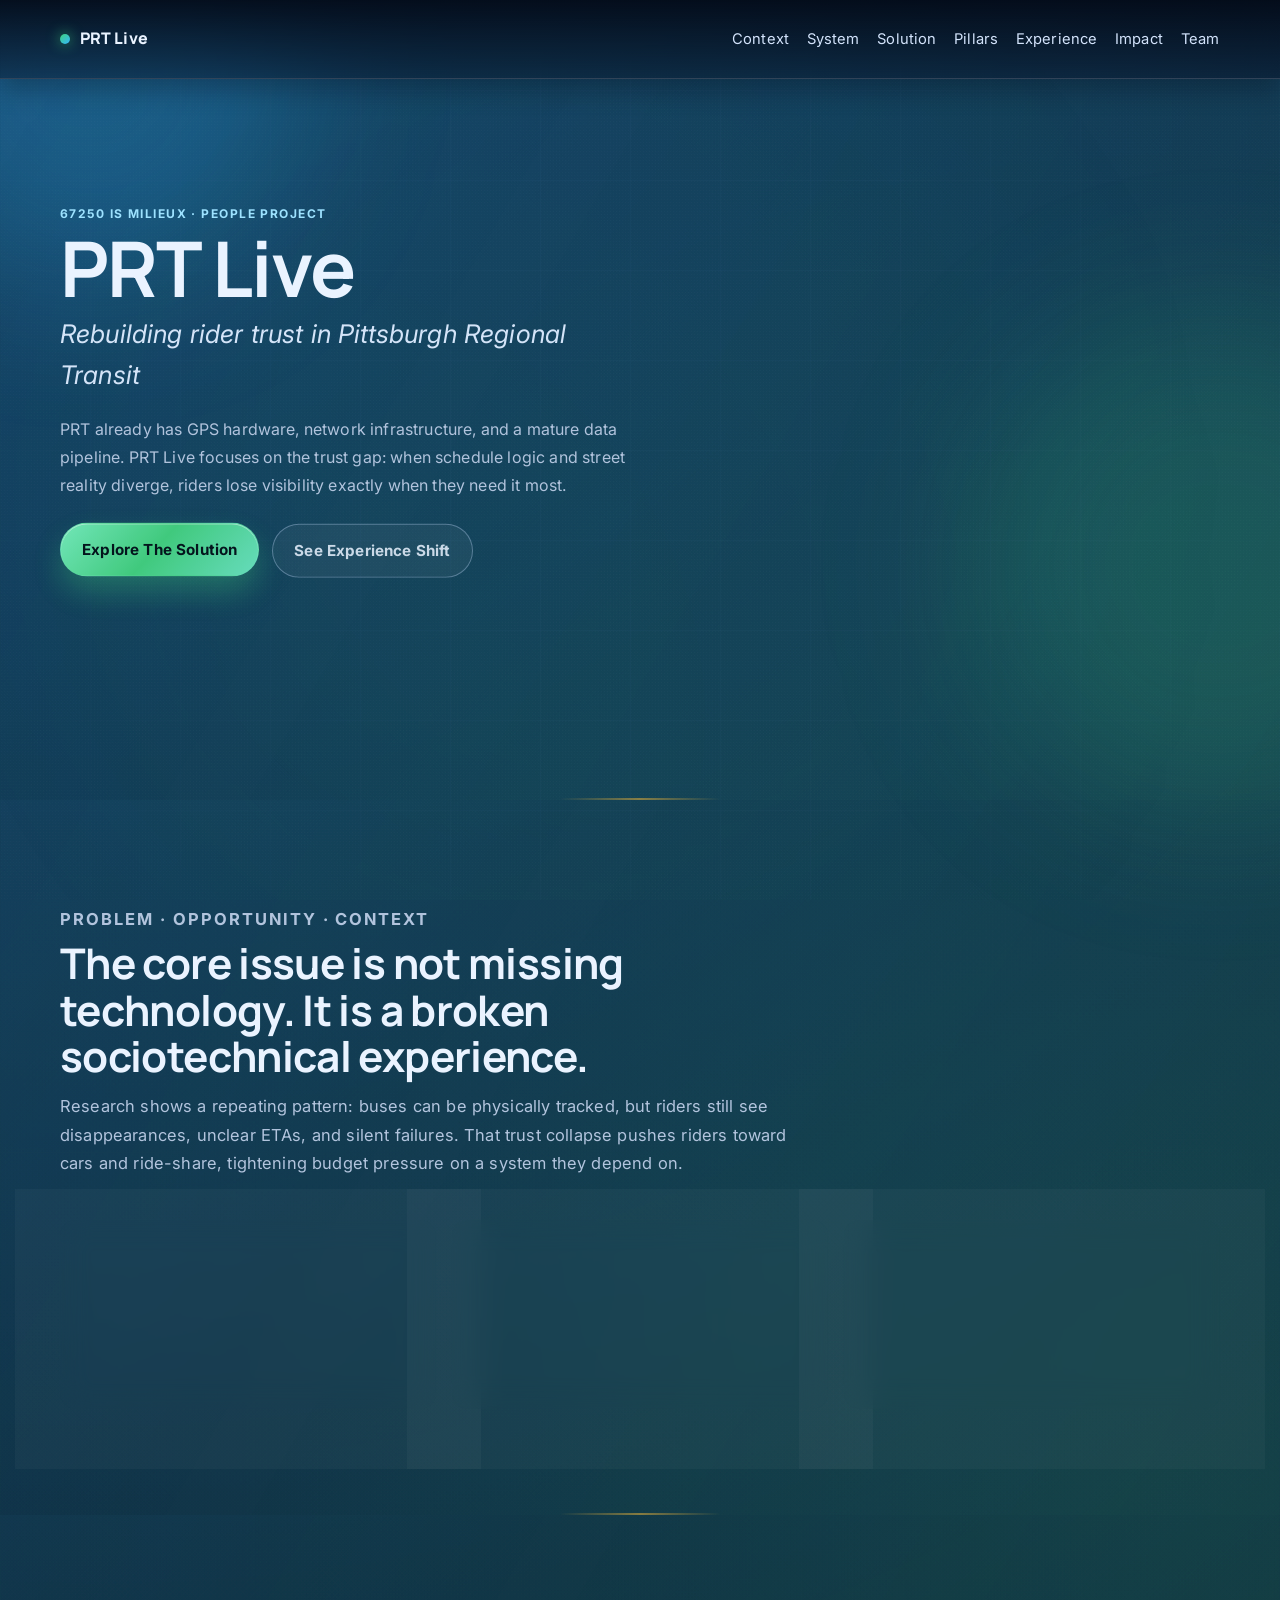
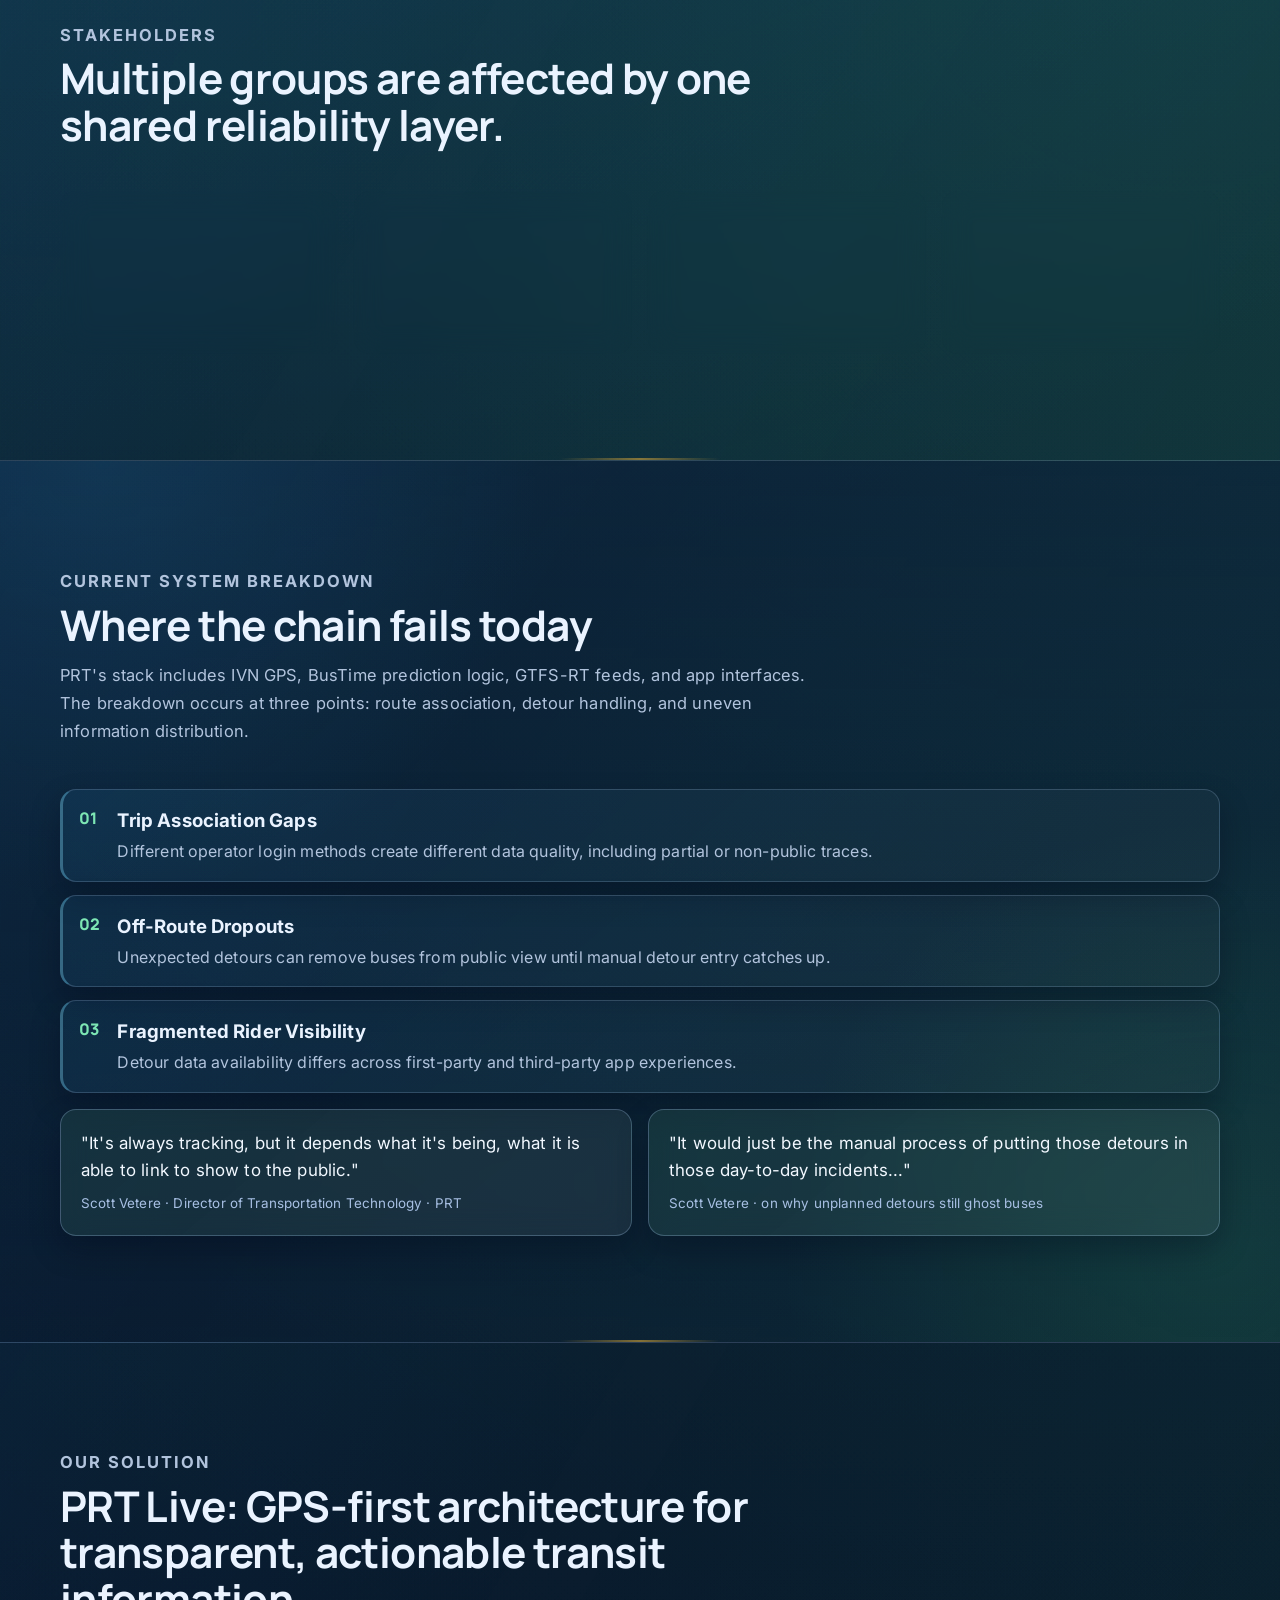
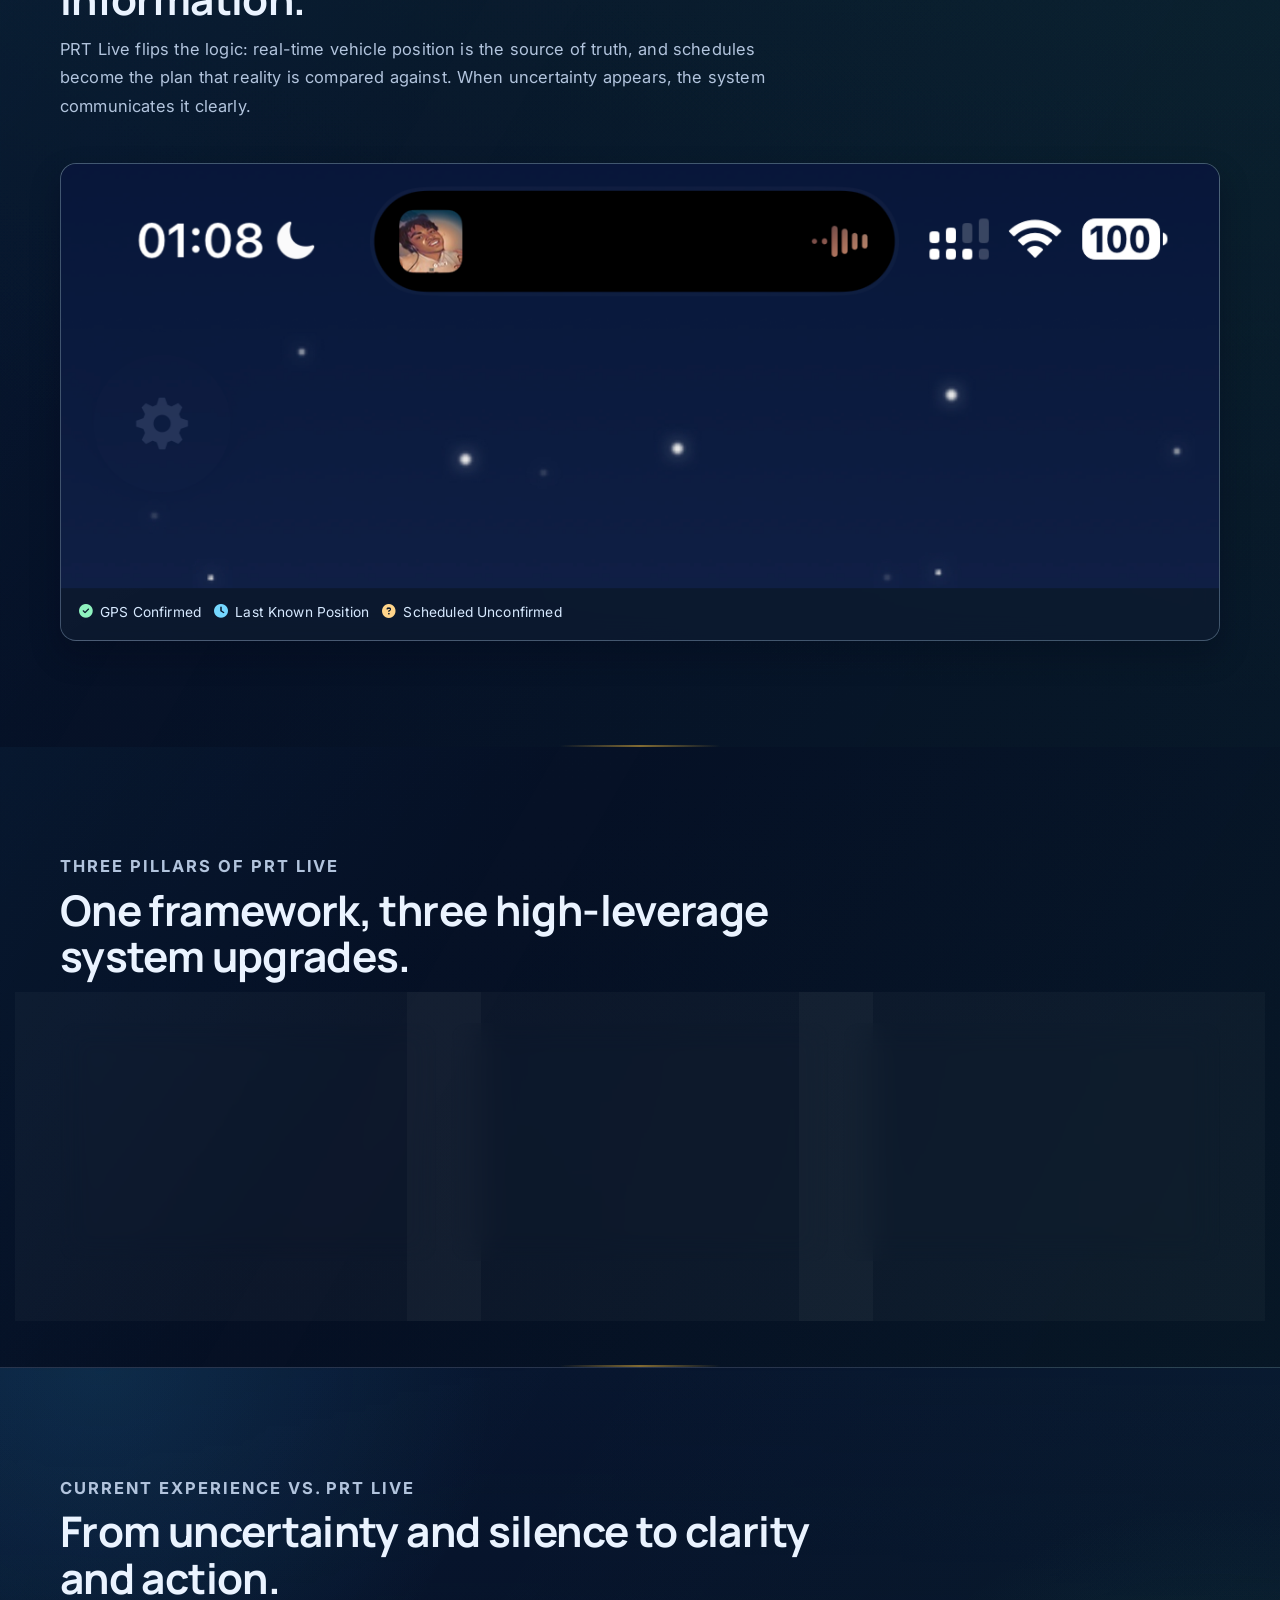
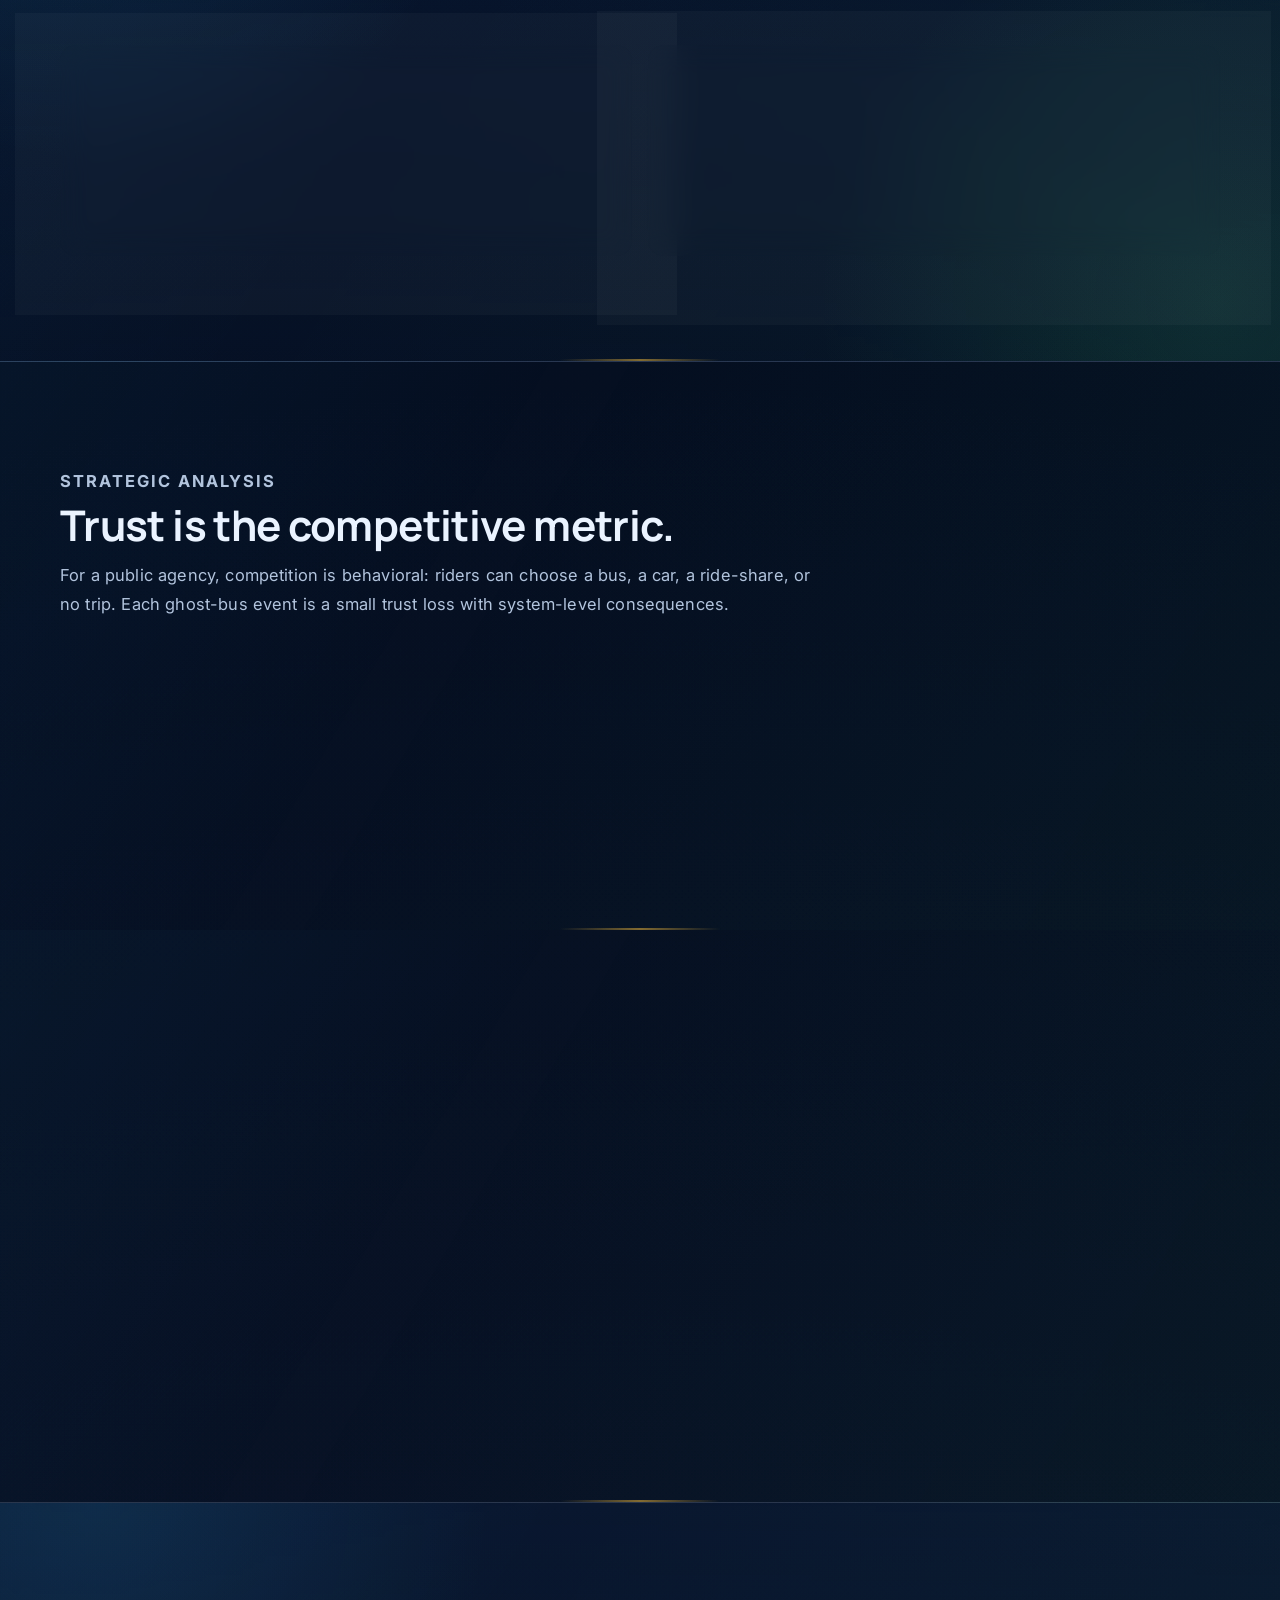
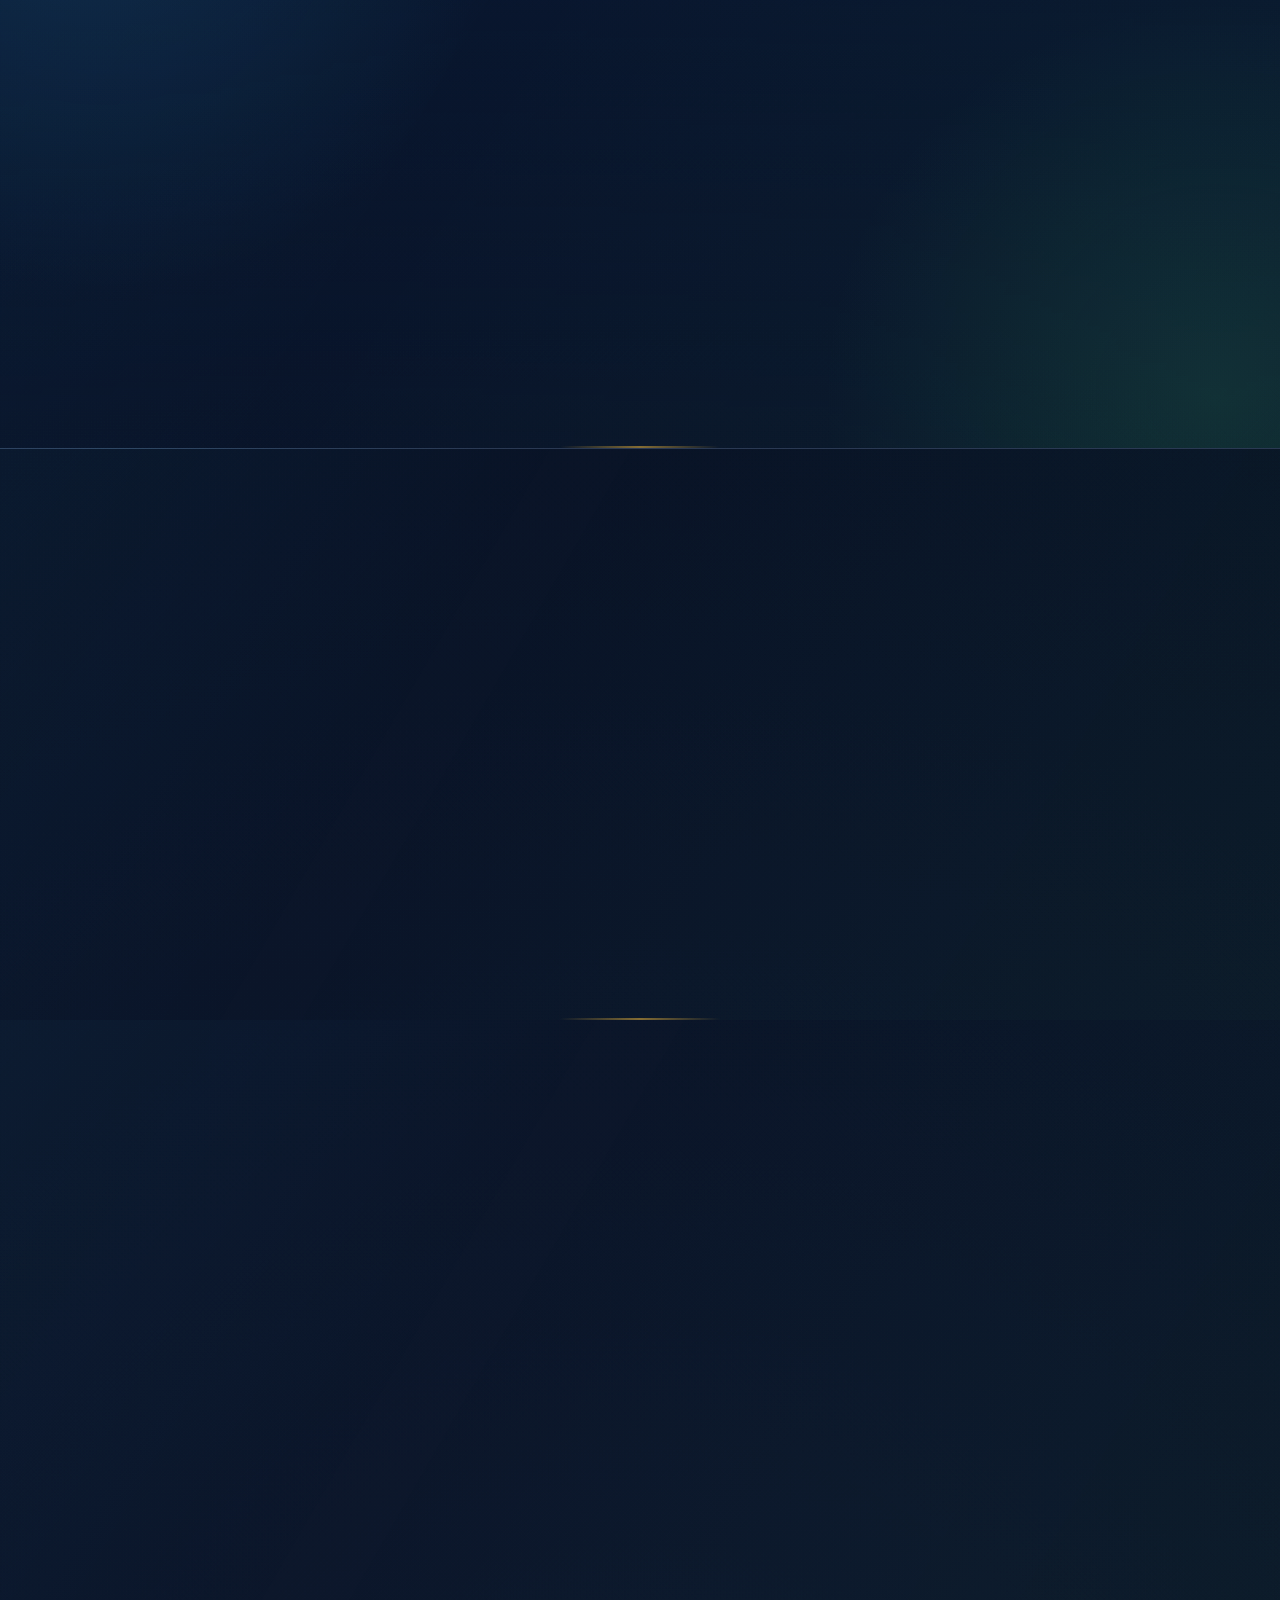
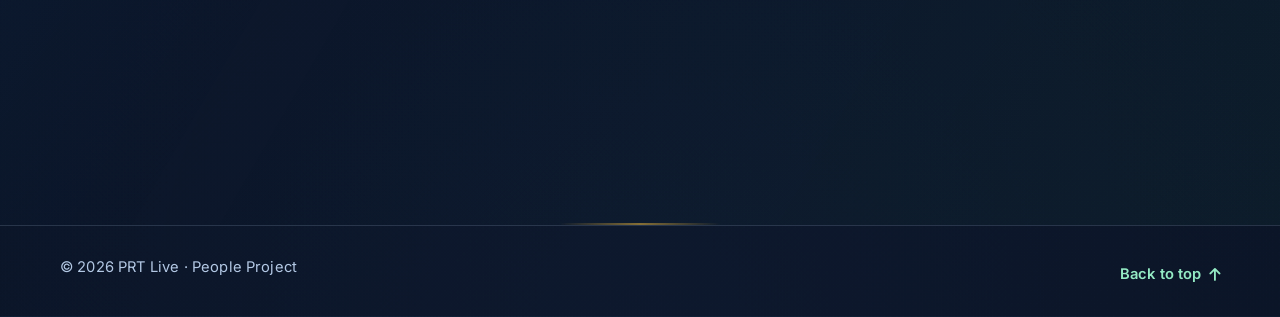
==== index.html @ 516ef03d "Update website files" ====
<!DOCTYPE html>
<html lang="en">
  <head>
    <meta charset="UTF-8" />
    <meta name="viewport" content="width=device-width, initial-scale=1.0" />
    <title>PRT Live | Rebuilding Rider Trust</title>
    <meta
      name="description"
      content="PRT Live is a people-centered information systems proposal to rebuild rider trust in Pittsburgh Regional Transit."
    />
    <link rel="preconnect" href="https://fonts.googleapis.com" />
    <link rel="preconnect" href="https://fonts.gstatic.com" crossorigin />
    <link
      href="https://fonts.googleapis.com/css2?family=Inter:wght@400;500;600;700;800&family=Manrope:wght@600;700;800&display=swap"
      rel="stylesheet"
    />
    <link
      rel="stylesheet"
      href="https://cdnjs.cloudflare.com/ajax/libs/font-awesome/6.5.2/css/all.min.css"
      crossorigin="anonymous"
      referrerpolicy="no-referrer"
    />
    <link rel="stylesheet" href="https://unpkg.com/aos@2.3.1/dist/aos.css" />
    <link rel="stylesheet" href="styles.css" />
  </head>
  <body>
    <div class="bg-light light-a" aria-hidden="true"></div>
    <div class="bg-light light-b" aria-hidden="true"></div>
    <div class="route-grid" aria-hidden="true"></div>
    <div class="noise-overlay" aria-hidden="true"></div>

    <header class="site-header" id="top">
      <nav class="navbar container">
        <a href="#top" class="brand">
          <span class="brand-dot"></span>
          <span>PRT Live</span>
        </a>
        <button class="menu-toggle" aria-label="Toggle navigation">
          <i class="fa-solid fa-bars"></i>
        </button>
        <ul class="nav-links">
          <li><a href="#problem">Context</a></li>
          <li><a href="#system">System</a></li>
          <li><a href="#solution">Solution</a></li>
          <li><a href="#pillars">Pillars</a></li>
          <li><a href="#comparison">Experience</a></li>
          <li><a href="#impact">Impact</a></li>
          <li><a href="#team">Team</a></li>
        </ul>
      </nav>
    </header>

    <main>
      <section class="hero section" id="hero">
        <div class="container hero-grid">
          <div class="hero-copy" data-aos="fade-up">
            <p class="eyebrow">67250 IS Milieux · People Project</p>
            <h1>PRT Live</h1>
            <p class="hero-subtitle">Rebuilding rider trust in Pittsburgh Regional Transit</p>
            <p class="hero-sub">
              PRT already has GPS hardware, network infrastructure, and a mature data pipeline. PRT Live focuses
              on the trust gap: when schedule logic and street reality diverge, riders lose visibility exactly when
              they need it most.
            </p>
            <div class="hero-cta">
              <a href="#solution" class="btn btn-primary">Explore The Solution</a>
              <a href="#comparison" class="btn btn-ghost">See Experience Shift</a>
            </div>
            <div class="mini-stats">
              <article><h3>66%</h3><p>on-time performance</p></article>
              <article><h3>75%</h3><p>PRT target</p></article>
              <article><h3>33.3M</h3><p>annual rides served</p></article>
            </div>
          </div>
          <div class="hero-visual glass" data-aos="zoom-in">
            <img src="assets/reference/Transit2.PNG" alt="Transit-style route screen reference" />
            <div class="hero-overlay-card glass">
              <p class="status"><i class="fa-solid fa-circle"></i> Live Detour Context</p>
              <p>Keep vehicles visible during disruptions instead of dropping them from public tracking.</p>
            </div>
          </div>
        </div>
      </section>

      <section class="section" id="problem">
        <div class="container">
          <div class="section-head" data-aos="fade-up">
            <p class="eyebrow">Problem · Opportunity · Context</p>
            <h2>The core issue is not missing technology. It is a broken sociotechnical experience.</h2>
            <p>
              Research shows a repeating pattern: buses can be physically tracked, but riders still see disappearances,
              unclear ETAs, and silent failures. That trust collapse pushes riders toward cars and ride-share, tightening
              budget pressure on a system they depend on.
            </p>
          </div>
          <div class="grid-3 cards">
            <article class="card glass" data-aos="fade-up" data-aos-delay="50">
              <i class="fa-solid fa-map-location-dot card-icon"></i>
              <h3>Ghost Bus Experience</h3>
              <p>Observed arrivals can vanish from public tools when buses go off-route or are not properly linked.</p>
            </article>
            <article class="card glass" data-aos="fade-up" data-aos-delay="120">
              <i class="fa-solid fa-triangle-exclamation card-icon"></i>
              <h3>Silent Failure States</h3>
              <p>Riders cannot tell whether a bus is delayed, canceled, or simply unconfirmed by the system.</p>
            </article>
            <article class="card glass" data-aos="fade-up" data-aos-delay="190">
              <i class="fa-solid fa-scale-balanced card-icon"></i>
              <h3>Equity Pressure</h3>
              <p>Transit-dependent riders face the highest impact when unreliable information disrupts daily mobility.</p>
            </article>
          </div>
        </div>
      </section>

      <section class="section" id="stakeholders">
        <div class="container">
          <div class="section-head" data-aos="fade-up">
            <p class="eyebrow">Stakeholders</p>
            <h2>Multiple groups are affected by one shared reliability layer.</h2>
          </div>
          <div class="grid-4 cards">
            <article class="feature-card glass" data-aos="fade-up"><h3>Primary Riders</h3><p>Daily commuters, students, occasional riders, and transit-dependent residents.</p></article>
            <article class="feature-card glass" data-aos="fade-up" data-aos-delay="70"><h3>Operations Staff</h3><p>Operators, dispatchers, and disruption teams who shape what reaches public feeds.</p></article>
            <article class="feature-card glass" data-aos="fade-up" data-aos-delay="140"><h3>Platform Partners</h3><p>Clever Devices, Transit, and other third-party apps consuming PRT data.</p></article>
            <article class="feature-card glass" data-aos="fade-up" data-aos-delay="210"><h3>Public Institutions</h3><p>PRT leadership, state funding stakeholders, and the broader Pittsburgh region.</p></article>
          </div>
        </div>
      </section>

      <section class="section gradient-section" id="system">
        <div class="container">
          <div class="section-head" data-aos="fade-up">
            <p class="eyebrow">Current System Breakdown</p>
            <h2>Where the chain fails today</h2>
            <p>
              PRT's stack includes IVN GPS, BusTime prediction logic, GTFS-RT feeds, and app interfaces. The breakdown
              occurs at three points: route association, detour handling, and uneven information distribution.
            </p>
          </div>
          <div class="timeline">
            <article class="timeline-item" data-aos="fade-right">
              <span>01</span>
              <h3>Trip Association Gaps</h3>
              <p>Different operator login methods create different data quality, including partial or non-public traces.</p>
            </article>
            <article class="timeline-item" data-aos="fade-right" data-aos-delay="80">
              <span>02</span>
              <h3>Off-Route Dropouts</h3>
              <p>Unexpected detours can remove buses from public view until manual detour entry catches up.</p>
            </article>
            <article class="timeline-item" data-aos="fade-right" data-aos-delay="160">
              <span>03</span>
              <h3>Fragmented Rider Visibility</h3>
              <p>Detour data availability differs across first-party and third-party app experiences.</p>
            </article>
          </div>

          <div class="quote-grid">
            <article class="quote-card glass" data-aos="zoom-in">
              <p class="quote">
                "It's always tracking, but it depends what it's being, what it is able to link to show to the public."
              </p>
              <p class="quote-meta">Scott Vetere · Director of Transportation Technology · PRT</p>
            </article>
            <article class="quote-card glass" data-aos="zoom-in" data-aos-delay="110">
              <p class="quote">
                "It would just be the manual process of putting those detours in those day-to-day incidents..."
              </p>
              <p class="quote-meta">Scott Vetere · on why unplanned detours still ghost buses</p>
            </article>
          </div>
        </div>
      </section>

      <section class="section" id="solution">
        <div class="container">
          <div class="section-head" data-aos="fade-up">
            <p class="eyebrow">Our Solution</p>
            <h2>PRT Live: GPS-first architecture for transparent, actionable transit information.</h2>
            <p>
              PRT Live flips the logic: real-time vehicle position is the source of truth, and schedules become the
              plan that reality is compared against. When uncertainty appears, the system communicates it clearly.
            </p>
          </div>
          <div class="solution-visual glass" data-aos="zoom-in-up">
            <img src="assets/reference/Transit1.PNG" alt="Transit visual style reference for PRT Live interface mood" />
            <div class="solution-legend">
              <span><i class="fa-solid fa-circle-check"></i> GPS Confirmed</span>
              <span><i class="fa-solid fa-clock"></i> Last Known Position</span>
              <span><i class="fa-solid fa-circle-question"></i> Scheduled Unconfirmed</span>
            </div>
          </div>
        </div>
      </section>

      <section class="section" id="pillars">
        <div class="container">
          <div class="section-head" data-aos="fade-up">
            <p class="eyebrow">Three Pillars of PRT Live</p>
            <h2>One framework, three high-leverage system upgrades.</h2>
          </div>
          <div class="grid-3 cards">
            <article class="pillar-card glass" data-aos="fade-up">
              <h3>Automated Trip Association</h3>
              <p>Match buses to scheduled runs automatically using vehicle ID, time, block assignment, and GPS.</p>
              <ul><li>Removes head-sign failure mode</li><li>Reduces trip transition gaps</li></ul>
            </article>
            <article class="pillar-card glass" data-aos="fade-up" data-aos-delay="90">
              <h3>Automatic Off-Route Detection</h3>
              <p>Flag off-route buses, keep them visible, pause unreliable ETAs, and alert disruption teams instantly.</p>
              <ul><li>Stops map disappearances</li><li>Turns reactive process proactive</li></ul>
            </article>
            <article class="pillar-card glass" data-aos="fade-up" data-aos-delay="180">
              <h3>Transparent Communication Layer</h3>
              <p>Use confidence-tagged ETAs and active detour banners across first-party and third-party channels.</p>
              <ul><li>Improves rider decision quality</li><li>Democratizes detour visibility</li></ul>
            </article>
          </div>
        </div>
      </section>

      <section class="section gradient-section" id="comparison">
        <div class="container">
          <div class="section-head" data-aos="fade-up">
            <p class="eyebrow">Current Experience vs. PRT Live</p>
            <h2>From uncertainty and silence to clarity and action.</h2>
          </div>
          <div class="grid-2 compare-grid">
            <article class="compare-card glass" data-aos="fade-right">
              <h3>Current State</h3>
              <ul>
                <li>Schedule-first logic can mask real-world drift</li>
                <li>Unexpected detours can drop buses from public tracking</li>
                <li>Riders cannot distinguish late vs. unconfirmed states</li>
                <li>Detour visibility varies by platform and pay tier</li>
              </ul>
            </article>
            <article class="compare-card live glass" data-aos="fade-left">
              <h3>PRT Live State</h3>
              <ul>
                <li>GPS-first tracking keeps map reality grounded</li>
                <li>Off-route buses stay visible with clear status tags</li>
                <li>Confidence states communicate uncertainty honestly</li>
                <li>Improved detour feeds support fairer ecosystem access</li>
              </ul>
            </article>
          </div>
        </div>
      </section>

      <section class="section" id="strategy">
        <div class="container">
          <div class="section-head" data-aos="fade-up">
            <p class="eyebrow">Strategic Analysis</p>
            <h2>Trust is the competitive metric.</h2>
            <p>
              For a public agency, competition is behavioral: riders can choose a bus, a car, a ride-share, or no trip.
              Each ghost-bus event is a small trust loss with system-level consequences.
            </p>
          </div>
          <div class="grid-3 cards">
            <article class="stat-card glass" data-aos="zoom-in">
              <h3>Business Value</h3>
              <p>Lower complaint burden, stronger reliability proof points, and better case-making under funding pressure.</p>
            </article>
            <article class="stat-card glass" data-aos="zoom-in" data-aos-delay="90">
              <h3>Value Chain Fit</h3>
              <p>Targets failures in inbound data linking, operations detour handling, and outbound rider communication.</p>
            </article>
            <article class="stat-card glass" data-aos="zoom-in" data-aos-delay="180">
              <h3>Capital-Light Feasibility</h3>
              <p>Uses existing Clever Devices + HASTUS stack; focuses on integration and workflow redesign, not new hardware.</p>
            </article>
          </div>
        </div>
      </section>

      <section class="section" id="theory">
        <div class="container">
          <div class="section-head" data-aos="fade-up">
            <p class="eyebrow">Social Theory</p>
            <h2>Why this redesign matters beyond software.</h2>
          </div>
          <div class="grid-3 cards">
            <article class="theory-card glass" data-aos="fade-up">
              <h3>Sociotechnical Systems Theory</h3>
              <p>Performance depends on alignment between technical infrastructure and social workflow. PRT Live removes fragile handoffs.</p>
            </article>
            <article class="theory-card glass" data-aos="fade-up" data-aos-delay="100">
              <h3>Technology Acceptance Model</h3>
              <p>Adoption improves when riders perceive reliability and ease of use. Honest confidence states strengthen long-term trust.</p>
            </article>
            <article class="theory-card glass" data-aos="fade-up" data-aos-delay="200">
              <h3>Affordance Theory</h3>
              <p>Clear status labels create actionable choices: wait, reroute, or switch modes with informed confidence.</p>
            </article>
          </div>
        </div>
      </section>

      <section class="section gradient-section" id="impact">
        <div class="container">
          <div class="section-head" data-aos="fade-up">
            <p class="eyebrow">Expected Impact</p>
            <h2>Organizational accountability and rider trust can rise together.</h2>
          </div>
          <div class="grid-3 cards">
            <article class="impact-card glass" data-aos="fade-up">
              <h3>Organizational</h3>
              <p>More measurable reliability telemetry and fewer support requests caused by invisible buses.</p>
            </article>
            <article class="impact-card glass" data-aos="fade-up" data-aos-delay="100">
              <h3>Societal</h3>
              <p>Better outcomes for riders with fewer alternatives and stronger confidence in public service delivery.</p>
            </article>
            <article class="impact-card glass" data-aos="fade-up" data-aos-delay="200">
              <h3>Risks & Trade-offs</h3>
              <p>Algorithm aversion, labor concerns, and platform-partner shifts require careful rollout and governance.</p>
            </article>
          </div>
        </div>
      </section>

      <section class="section" id="team">
        <div class="container">
          <div class="section-head" data-aos="fade-up">
            <p class="eyebrow">Team Collaboration</p>
            <h2>Cross-functional research, strategy, design, and implementation.</h2>
          </div>
          <div class="grid-2 team-layout">
            <article class="team-card glass" data-aos="fade-right">
              <h3>Team Roles</h3>
              <!-- EDIT: Replace names/roles if needed -->
              <ul>
                <li><strong>Patrick Harvey:</strong> problem framing, stakeholder research, interview lead, UI mockups</li>
                <li><strong>Aidan Plummer:</strong> strategic analysis, value chain mapping, peer comparison</li>
                <li><strong>Helen Zhang:</strong> social theory, solution design, website build</li>
              </ul>
            </article>
            <article class="team-card glass" data-aos="fade-left">
              <h3>Collaboration Evidence</h3>
              <p>Twice-weekly integration rhythm with shared drafts, transcript synthesis, and evolving design artifacts.</p>
              <!-- EDIT: Replace with team collaboration folder URL -->
              <a href="#" class="inline-link">Team Collaboration Folder <i class="fa-solid fa-arrow-up-right-from-square"></i></a>
            </article>
          </div>
        </div>
      </section>

      <section class="section cta-section" id="final-cta">
        <div class="container cta-box glass" data-aos="zoom-in-up">
          <p class="eyebrow">Final CTA</p>
          <h2>Bring transparent transit reliability to every rider touchpoint.</h2>
          <p>
            PRT Live is designed to work within real funding and infrastructure constraints while creating visible
            trust gains in daily rider decisions.
          </p>
          <div class="hero-cta">
            <!-- EDIT: Replace with final poster / slide deck URL -->
            <a href="#" class="btn btn-primary">View Project Poster</a>
            <!-- EDIT: Replace with prototype URL -->
            <a href="#" class="btn btn-ghost">Open Prototype Demo</a>
          </div>
          <!-- EDIT: Replace src with your QR image path -->
          <img class="qr-placeholder" src="assets/reference/Proposal.png" alt="QR placeholder for poster/prototype link" />
        </div>
      </section>
    </main>

    <footer class="site-footer">
      <div class="container footer-content">
        <p>&copy; <span id="year"></span> PRT Live · People Project</p>
        <!-- EDIT: Add final public link if needed -->
        <a href="#top" class="inline-link">Back to top <i class="fa-solid fa-arrow-up"></i></a>
      </div>
    </footer>

    <script src="https://unpkg.com/aos@2.3.1/dist/aos.js"></script>
    <script src="https://cdnjs.cloudflare.com/ajax/libs/gsap/3.12.5/gsap.min.js"></script>
    <script src="script.js"></script>
  </body>
</html>
---- styles.css ----
:root {
  --bg-1: #061126;
  --bg-2: #0b1f3f;
  --text: #eaf3ff;
  --muted: #b2c4dd;
  --green: #3fd07c;
  --green-soft: #8ce7b3;
  --cyan: #35b8ff;
  --gold: #d7a73a;
  --glass: rgba(255, 255, 255, 0.08);
  --stroke: rgba(163, 189, 224, 0.25);
  --radius: 18px;
  --shadow: 0 18px 48px rgba(1, 7, 20, 0.5);
  --max-width: 1160px;
}

*,
*::before,
*::after {
  box-sizing: border-box;
}

html {
  scroll-behavior: smooth;
}

body {
  margin: 0;
  font-family: "Inter", system-ui, sans-serif;
  color: var(--text);
  line-height: 1.6;
  overflow-x: hidden;
  background:
    radial-gradient(circle at 12% 8%, rgba(53, 184, 255, 0.15), transparent 32%),
    radial-gradient(circle at 88% 25%, rgba(63, 208, 124, 0.12), transparent 36%),
    linear-gradient(165deg, #091734, var(--bg-1) 50%, #030a17);
}

a {
  color: inherit;
  text-decoration: none;
}

.container {
  width: min(100% - 2rem, var(--max-width));
  margin-inline: auto;
}

.section {
  position: relative;
  padding: 5.8rem 0;
}

.section::after {
  content: "";
  position: absolute;
  left: 50%;
  transform: translateX(-50%);
  bottom: 0;
  width: min(160px, 90%);
  height: 2px;
  background: linear-gradient(90deg, transparent, rgba(215, 167, 58, 0.85), transparent);
  opacity: 0.7;
}

.section-head {
  max-width: 760px;
  margin-bottom: 2.1rem;
}

.section-head h2 {
  margin: 0.4rem 0 0.8rem;
  font-size: clamp(1.7rem, 3vw, 2.65rem);
  line-height: 1.15;
  font-family: "Manrope", sans-serif;
}

.section-head p {
  margin: 0;
  color: var(--muted);
}

.eyebrow {
  margin: 0;
  font-size: 0.75rem;
  letter-spacing: 0.1em;
  text-transform: uppercase;
  color: #8ad6f7;
  font-weight: 700;
}

.bg-light {
  position: fixed;
  border-radius: 50%;
  filter: blur(76px);
  pointer-events: none;
  z-index: -3;
}

.light-a {
  width: 420px;
  height: 420px;
  top: -140px;
  left: -120px;
  background: rgba(53, 184, 255, 0.2);
}

.light-b {
  width: 500px;
  height: 500px;
  right: -190px;
  top: 35%;
  background: rgba(63, 208, 124, 0.16);
}

.route-grid {
  position: fixed;
  inset: 0;
  pointer-events: none;
  z-index: -2;
  opacity: 0.14;
  background-image:
    linear-gradient(rgba(112, 145, 186, 0.18) 1px, transparent 1px),
    linear-gradient(90deg, rgba(112, 145, 186, 0.18) 1px, transparent 1px);
  background-size: 82px 82px;
  mask-image: radial-gradient(circle at center, black 42%, transparent 100%);
}

.noise-overlay {
  position: fixed;
  inset: 0;
  z-index: -1;
  pointer-events: none;
  opacity: 0.05;
  background-image: radial-gradient(rgba(255, 255, 255, 0.4) 0.5px, transparent 0.5px);
  background-size: 3px 3px;
}

.site-header {
  position: sticky;
  top: 0;
  z-index: 80;
  backdrop-filter: blur(16px);
  background: linear-gradient(180deg, rgba(3, 9, 22, 0.92), rgba(5, 14, 33, 0.44));
  border-bottom: 1px solid rgba(173, 194, 223, 0.2);
}

.site-header.scrolled {
  background: rgba(4, 12, 28, 0.93);
}

.navbar {
  min-height: 74px;
  display: flex;
  align-items: center;
  justify-content: space-between;
  gap: 1rem;
}

.brand {
  display: inline-flex;
  align-items: center;
  gap: 0.6rem;
  font-family: "Manrope", sans-serif;
  font-weight: 800;
}

.brand-dot {
  width: 10px;
  height: 10px;
  border-radius: 50%;
  background: linear-gradient(140deg, var(--green), var(--cyan));
  box-shadow: 0 0 14px rgba(63, 208, 124, 0.8);
}

.nav-links {
  display: flex;
  list-style: none;
  gap: 1rem;
  margin: 0;
  padding: 0;
}

.nav-links a {
  font-size: 0.92rem;
  color: #d3e3fb;
  transition: color 0.2s ease;
}

.nav-links a:hover {
  color: #fff;
}

.menu-toggle {
  display: none;
  width: 42px;
  height: 42px;
  border-radius: 10px;
  border: 1px solid var(--stroke);
  background: transparent;
  color: var(--text);
}

.hero {
  padding-top: 6.3rem;
}

.hero-grid {
  display: grid;
  grid-template-columns: 1.05fr 0.95fr;
  gap: 1.2rem;
  align-items: center;
}

.hero-copy h1 {
  margin: 0.4rem 0;
  font-family: "Manrope", sans-serif;
  font-size: clamp(2.4rem, 5vw, 4.2rem);
  line-height: 1.02;
}

.hero-subtitle {
  margin: 0 0 1rem;
  font-size: clamp(1.1rem, 2.2vw, 1.6rem);
  color: #c9dbf4;
  font-style: italic;
}

.hero-sub {
  margin: 0;
  color: var(--muted);
}

.hero-cta {
  display: flex;
  flex-wrap: wrap;
  gap: 0.8rem;
  margin-top: 1.4rem;
}

.btn {
  border: 1px solid transparent;
  border-radius: 999px;
  padding: 0.76rem 1.2rem;
  font-weight: 700;
  display: inline-flex;
  align-items: center;
  justify-content: center;
  transition: transform 0.2s ease, box-shadow 0.2s ease;
}

.btn:hover {
  transform: translateY(-2px);
}

.btn-primary {
  color: #04141a;
  background: linear-gradient(130deg, #5feaa7, var(--green) 52%, #73f0cd);
  box-shadow: 0 12px 28px rgba(63, 208, 124, 0.4);
}

.btn-ghost {
  background: rgba(255, 255, 255, 0.04);
  border-color: var(--stroke);
}

.glass {
  background: var(--glass);
  border: 1px solid var(--stroke);
  border-radius: var(--radius);
  box-shadow: var(--shadow);
  backdrop-filter: blur(14px);
}

.mini-stats {
  margin-top: 1.2rem;
  display: grid;
  grid-template-columns: repeat(3, minmax(0, 1fr));
  gap: 0.7rem;
}

.mini-stats article {
  border: 1px solid rgba(143, 169, 205, 0.34);
  border-radius: 12px;
  padding: 0.7rem;
  background: rgba(255, 255, 255, 0.03);
}

.mini-stats h3 {
  margin: 0;
  color: #87eab8;
  font-family: "Manrope", sans-serif;
}

.mini-stats p {
  margin: 0.2rem 0 0;
  font-size: 0.78rem;
  color: #c6d8f4;
}

.hero-visual {
  position: relative;
  overflow: hidden;
  min-height: 420px;
  padding: 0;
}

.hero-visual img {
  width: 100%;
  height: 100%;
  object-fit: cover;
  object-position: center top;
  display: block;
  opacity: 0.9;
}

.hero-overlay-card {
  position: absolute;
  right: 1rem;
  bottom: 1rem;
  width: min(85%, 280px);
  padding: 0.9rem;
  border-radius: 14px;
}

.status {
  margin: 0 0 0.4rem;
  color: #9ff0c4;
  font-size: 0.85rem;
}

.status i {
  font-size: 0.6rem;
}

.hero-overlay-card p {
  margin: 0;
  font-size: 0.88rem;
  color: #d0e0f7;
}

.grid-4,
.grid-3,
.grid-2 {
  display: grid;
  gap: 1rem;
}

.grid-4 {
  grid-template-columns: repeat(4, minmax(0, 1fr));
}

.grid-3 {
  grid-template-columns: repeat(3, minmax(0, 1fr));
}

.grid-2 {
  grid-template-columns: repeat(2, minmax(0, 1fr));
}

.cards article,
.timeline-item,
.quote-card,
.team-card,
.solution-visual,
.compare-card,
.cta-box {
  transition: transform 0.24s ease, border-color 0.24s ease, box-shadow 0.24s ease;
}

.cards article:hover,
.timeline-item:hover,
.quote-card:hover,
.team-card:hover,
.solution-visual:hover,
.compare-card:hover {
  transform: translateY(-4px);
  border-color: rgba(174, 207, 245, 0.35);
  box-shadow: 0 22px 36px rgba(1, 9, 23, 0.45);
}

.card,
.feature-card,
.stat-card,
.theory-card,
.impact-card,
.pillar-card {
  padding: 1.2rem;
}

.card h3,
.feature-card h3,
.stat-card h3,
.theory-card h3,
.impact-card h3,
.pillar-card h3,
.compare-card h3,
.team-card h3 {
  margin: 0 0 0.5rem;
  font-family: "Manrope", sans-serif;
}

.card p,
.feature-card p,
.stat-card p,
.theory-card p,
.impact-card p,
.pillar-card p,
.compare-card p,
.team-card p {
  margin: 0;
  color: var(--muted);
}

.card-icon {
  color: #66dcff;
  font-size: 1.1rem;
}

.timeline {
  display: grid;
  gap: 0.8rem;
}

.timeline-item {
  position: relative;
  border: 1px solid rgba(162, 188, 223, 0.24);
  border-radius: 14px;
  padding: 1rem 1rem 1rem 3.4rem;
  background: linear-gradient(140deg, rgba(53, 184, 255, 0.08), rgba(255, 255, 255, 0.03));
}

.timeline-item span {
  position: absolute;
  left: 1rem;
  top: 1rem;
  color: #7de6b4;
  font-weight: 800;
  font-family: "Manrope", sans-serif;
}

.timeline-item h3 {
  margin: 0;
}

.timeline-item p {
  margin: 0.2rem 0 0;
  color: var(--muted);
}

.quote-grid {
  margin-top: 1rem;
  display: grid;
  grid-template-columns: repeat(2, minmax(0, 1fr));
  gap: 1rem;
}

.quote-card {
  padding: 1rem;
}

.quote {
  margin: 0;
  color: #f2f8ff;
  font-size: 1.02rem;
  line-height: 1.5;
}

.quote-meta {
  margin: 0.55rem 0 0;
  color: #a8c0e4;
  font-size: 0.84rem;
}

.gradient-section {
  background:
    radial-gradient(circle at 8% 0%, rgba(53, 184, 255, 0.1), transparent 30%),
    radial-gradient(circle at 95% 90%, rgba(63, 208, 124, 0.12), transparent 30%),
    linear-gradient(180deg, rgba(10, 28, 58, 0.5), rgba(10, 28, 58, 0.16));
  border-top: 1px solid rgba(173, 194, 223, 0.2);
  border-bottom: 1px solid rgba(173, 194, 223, 0.2);
}

.solution-visual {
  overflow: hidden;
  padding: 0;
}

.solution-visual img {
  width: 100%;
  height: 420px;
  object-fit: cover;
  object-position: center top;
  display: block;
}

.solution-legend {
  padding: 0.9rem 1rem;
  display: flex;
  flex-wrap: wrap;
  gap: 0.8rem;
  border-top: 1px solid rgba(173, 194, 223, 0.24);
}

.solution-legend span {
  display: inline-flex;
  gap: 0.45rem;
  align-items: center;
  font-size: 0.86rem;
  color: #d7e9ff;
}

.solution-legend .fa-circle-check {
  color: #8ff2bf;
}

.solution-legend .fa-clock {
  color: #75d7ff;
}

.solution-legend .fa-circle-question {
  color: #ffd48a;
}

.pillar-card ul,
.compare-card ul,
.team-card ul {
  margin: 0.8rem 0 0;
  padding-left: 1rem;
  color: #c6d8f1;
}

.compare-grid .live {
  border-color: rgba(97, 222, 160, 0.38);
}

.inline-link {
  margin-top: 0.9rem;
  display: inline-flex;
  gap: 0.45rem;
  align-items: center;
  color: #8ee8bf;
}

.cta-box {
  text-align: center;
  padding: 2rem 1.2rem;
  background:
    radial-gradient(circle at 88% 14%, rgba(53, 184, 255, 0.17), transparent 34%),
    linear-gradient(160deg, rgba(63, 208, 124, 0.12), rgba(255, 255, 255, 0.03));
}

.cta-box h2 {
  margin: 0.5rem auto 0.7rem;
  font-family: "Manrope", sans-serif;
  font-size: clamp(1.65rem, 3vw, 2.3rem);
  max-width: 18ch;
}

.cta-box p {
  margin: 0 auto;
  color: var(--muted);
  max-width: 60ch;
}

.cta-box .hero-cta {
  justify-content: center;
}

.qr-placeholder {
  width: 110px;
  height: 110px;
  object-fit: cover;
  border-radius: 10px;
  margin-top: 1rem;
  border: 1px solid rgba(173, 194, 223, 0.34);
}

.site-footer {
  border-top: 1px solid rgba(173, 194, 223, 0.18);
  padding: 1rem 0 1.4rem;
}

.footer-content {
  display: flex;
  align-items: center;
  justify-content: space-between;
  gap: 1rem;
  color: #b3c8e4;
  font-size: 0.92rem;
}

@media (max-width: 1024px) {
  .grid-4 {
    grid-template-columns: repeat(2, minmax(0, 1fr));
  }

  .grid-3 {
    grid-template-columns: repeat(2, minmax(0, 1fr));
  }

  .quote-grid {
    grid-template-columns: 1fr;
  }

  .hero-grid {
    grid-template-columns: 1fr;
  }
}

@media (max-width: 760px) {
  .section {
    padding: 4.5rem 0;
  }

  .menu-toggle {
    display: inline-grid;
    place-items: center;
  }

  .nav-links {
    position: absolute;
    top: 74px;
    left: 0;
    right: 0;
    padding: 0.9rem 1rem;
    margin: 0;
    flex-direction: column;
    background: rgba(4, 12, 29, 0.98);
    border-bottom: 1px solid rgba(173, 194, 223, 0.2);
    transform: translateY(-10px);
    opacity: 0;
    pointer-events: none;
    transition: opacity 0.22s ease, transform 0.22s ease;
  }

  .nav-links.is-open {
    opacity: 1;
    transform: translateY(0);
    pointer-events: auto;
  }

  .grid-4,
  .grid-3,
  .grid-2 {
    grid-template-columns: 1fr;
  }

  .mini-stats {
    grid-template-columns: 1fr;
  }

  .solution-visual img {
    height: 320px;
  }

  .footer-content {
    flex-direction: column;
    align-items: flex-start;
  }
}

/* --- Design polish pass: premium civic-tech finish --- */
:root {
  --radius-lg: 24px;
  --radius-md: 16px;
  --card-pad: 1.35rem;
  --card-glow: 0 26px 44px rgba(1, 10, 24, 0.48);
}

body {
  letter-spacing: 0.01em;
  background:
    radial-gradient(circle at 8% -2%, rgba(53, 184, 255, 0.24), transparent 28%),
    radial-gradient(circle at 92% 18%, rgba(63, 208, 124, 0.18), transparent 35%),
    radial-gradient(circle at 50% 100%, rgba(76, 117, 201, 0.14), transparent 38%),
    linear-gradient(164deg, #0a1b3a 0%, #061126 48%, #030913 100%);
}

.section {
  padding: 6.6rem 0;
}

.section::before {
  content: "";
  position: absolute;
  inset: 0;
  pointer-events: none;
  background: linear-gradient(
    120deg,
    rgba(53, 184, 255, 0.04),
    rgba(255, 255, 255, 0) 36%,
    rgba(63, 208, 124, 0.04)
  );
}

.section-head {
  margin-bottom: 2.7rem;
}

.section-head h2 {
  font-size: clamp(1.9rem, 3.3vw, 3rem);
  line-height: 1.1;
  letter-spacing: -0.015em;
}

.section-head p {
  font-size: 1.03rem;
  line-height: 1.72;
}

.eyebrow {
  color: #9de2ff;
  letter-spacing: 0.12em;
}

.route-grid {
  opacity: 0.2;
  background-image:
    linear-gradient(rgba(110, 154, 206, 0.18) 1px, transparent 1px),
    linear-gradient(90deg, rgba(110, 154, 206, 0.18) 1px, transparent 1px),
    radial-gradient(circle at 20% 80%, rgba(63, 208, 124, 0.18), rgba(63, 208, 124, 0));
  background-size: 90px 90px, 90px 90px, 100% 100%;
}

.site-header {
  border-bottom-color: rgba(167, 204, 244, 0.28);
  box-shadow: 0 10px 24px rgba(2, 8, 20, 0.3);
}

.navbar {
  min-height: 78px;
}

.nav-links a {
  position: relative;
  padding: 0.15rem 0.05rem;
}

.nav-links a::after {
  content: "";
  position: absolute;
  left: 0;
  bottom: -0.18rem;
  width: 100%;
  height: 2px;
  transform: scaleX(0);
  transform-origin: left;
  transition: transform 0.24s ease;
  background: linear-gradient(90deg, #74e5bc, #66d0ff);
}

.nav-links a:hover::after {
  transform: scaleX(1);
}

.hero {
  padding-top: 7.2rem;
}

.hero-grid {
  gap: 2rem;
  align-items: stretch;
}

.hero-copy {
  padding: 0.6rem 0;
}

.hero-copy h1 {
  font-size: clamp(2.8rem, 6vw, 5rem);
  letter-spacing: -0.025em;
}

.hero-subtitle {
  margin-bottom: 1.2rem;
  color: #d4e4f8;
}

.hero-sub {
  max-width: 60ch;
  line-height: 1.75;
}

.btn {
  position: relative;
  overflow: hidden;
  padding: 0.88rem 1.32rem;
  font-size: 0.95rem;
  border-radius: 999px;
}

.btn::before {
  content: "";
  position: absolute;
  top: 0;
  left: -130%;
  width: 120%;
  height: 100%;
  background: linear-gradient(100deg, rgba(255, 255, 255, 0), rgba(255, 255, 255, 0.35), rgba(255, 255, 255, 0));
  transition: left 0.46s ease;
}

.btn:hover::before {
  left: 130%;
}

.btn-primary {
  background: linear-gradient(132deg, #77efbd 0%, #43d17f 48%, #6ce5c2 100%);
  box-shadow: 0 15px 30px rgba(63, 208, 124, 0.34), inset 0 1px 0 rgba(255, 255, 255, 0.46);
}

.btn-ghost {
  border-color: rgba(181, 205, 237, 0.46);
  background: rgba(255, 255, 255, 0.06);
}

.glass {
  border-radius: var(--radius-lg);
  border-color: rgba(167, 199, 236, 0.29);
  background:
    linear-gradient(150deg, rgba(255, 255, 255, 0.11), rgba(255, 255, 255, 0.04) 45%),
    rgba(255, 255, 255, 0.03);
}

.cards article,
.timeline-item,
.quote-card,
.team-card,
.solution-visual,
.compare-card,
.cta-box {
  border-radius: var(--radius-md);
  box-shadow: 0 14px 30px rgba(0, 8, 23, 0.3);
}

.cards article:hover,
.timeline-item:hover,
.quote-card:hover,
.team-card:hover,
.solution-visual:hover,
.compare-card:hover {
  transform: translateY(-6px) scale(1.01);
  box-shadow: var(--card-glow);
}

.card,
.feature-card,
.stat-card,
.theory-card,
.impact-card,
.pillar-card {
  padding: var(--card-pad);
}

.card h3,
.feature-card h3,
.stat-card h3,
.theory-card h3,
.impact-card h3,
.pillar-card h3,
.compare-card h3,
.team-card h3 {
  font-size: 1.15rem;
}

.card p,
.feature-card p,
.stat-card p,
.theory-card p,
.impact-card p,
.pillar-card p,
.compare-card p,
.team-card p {
  line-height: 1.68;
}

.mini-stats article {
  padding: 0.85rem;
  border-radius: 14px;
  background: linear-gradient(140deg, rgba(117, 162, 228, 0.14), rgba(255, 255, 255, 0.03));
}

.hero-visual {
  min-height: 500px;
}

.hero-visual::after {
  content: "";
  position: absolute;
  inset: 0;
  pointer-events: none;
  background:
    radial-gradient(circle at 80% 12%, rgba(79, 225, 180, 0.2), rgba(79, 225, 180, 0)),
    linear-gradient(180deg, rgba(2, 10, 24, 0.02), rgba(2, 10, 24, 0.55));
}

.hero-overlay-card {
  width: min(86%, 300px);
  border-radius: 15px;
  background: rgba(9, 23, 45, 0.72);
}

.status {
  font-weight: 700;
}

.timeline-item {
  border-left: 3px solid rgba(120, 218, 255, 0.36);
}

.quote-card {
  padding: 1.25rem;
  background:
    linear-gradient(140deg, rgba(63, 208, 124, 0.08), rgba(255, 255, 255, 0.03)),
    rgba(255, 255, 255, 0.03);
}

.quote {
  font-size: 1.06rem;
  line-height: 1.62;
}

.solution-visual {
  overflow: hidden;
}

.solution-visual img {
  transform: scale(1.02);
  transition: transform 0.5s ease;
}

.solution-visual:hover img {
  transform: scale(1.06);
}

.solution-legend {
  padding: 1rem 1.1rem 1.05rem;
  background: rgba(8, 22, 44, 0.72);
}

.pillar-card ul li,
.compare-card ul li,
.team-card ul li {
  margin-bottom: 0.35rem;
}

.compare-card {
  padding: 1.3rem;
}

.compare-grid .live {
  box-shadow: 0 18px 34px rgba(42, 174, 113, 0.2);
}

.inline-link {
  color: #94ebc4;
  font-weight: 600;
}

.inline-link:hover {
  color: #bdffe1;
}

.cta-box {
  padding: 2.5rem 1.6rem;
  border-radius: 22px;
  background:
    radial-gradient(circle at 12% 8%, rgba(117, 210, 255, 0.22), rgba(117, 210, 255, 0)),
    radial-gradient(circle at 92% 20%, rgba(63, 208, 124, 0.24), rgba(63, 208, 124, 0)),
    linear-gradient(160deg, rgba(63, 208, 124, 0.16), rgba(255, 255, 255, 0.05));
}

.cta-box h2 {
  font-size: clamp(1.9rem, 3.2vw, 2.55rem);
}

.qr-placeholder {
  width: 122px;
  height: 122px;
  margin-top: 1.2rem;
  border-radius: 12px;
}

@media (max-width: 1024px) {
  .section {
    padding: 5.4rem 0;
  }

  .hero-visual {
    min-height: 420px;
  }
}

@media (max-width: 760px) {
  .section {
    padding: 4.5rem 0;
  }

  .hero {
    padding-top: 6rem;
  }

  .hero-copy h1 {
    font-size: clamp(2.3rem, 11vw, 3.2rem);
  }

  .hero-visual {
    min-height: 360px;
  }

  .section-head h2 {
    font-size: clamp(1.55rem, 7vw, 2.1rem);
  }
}
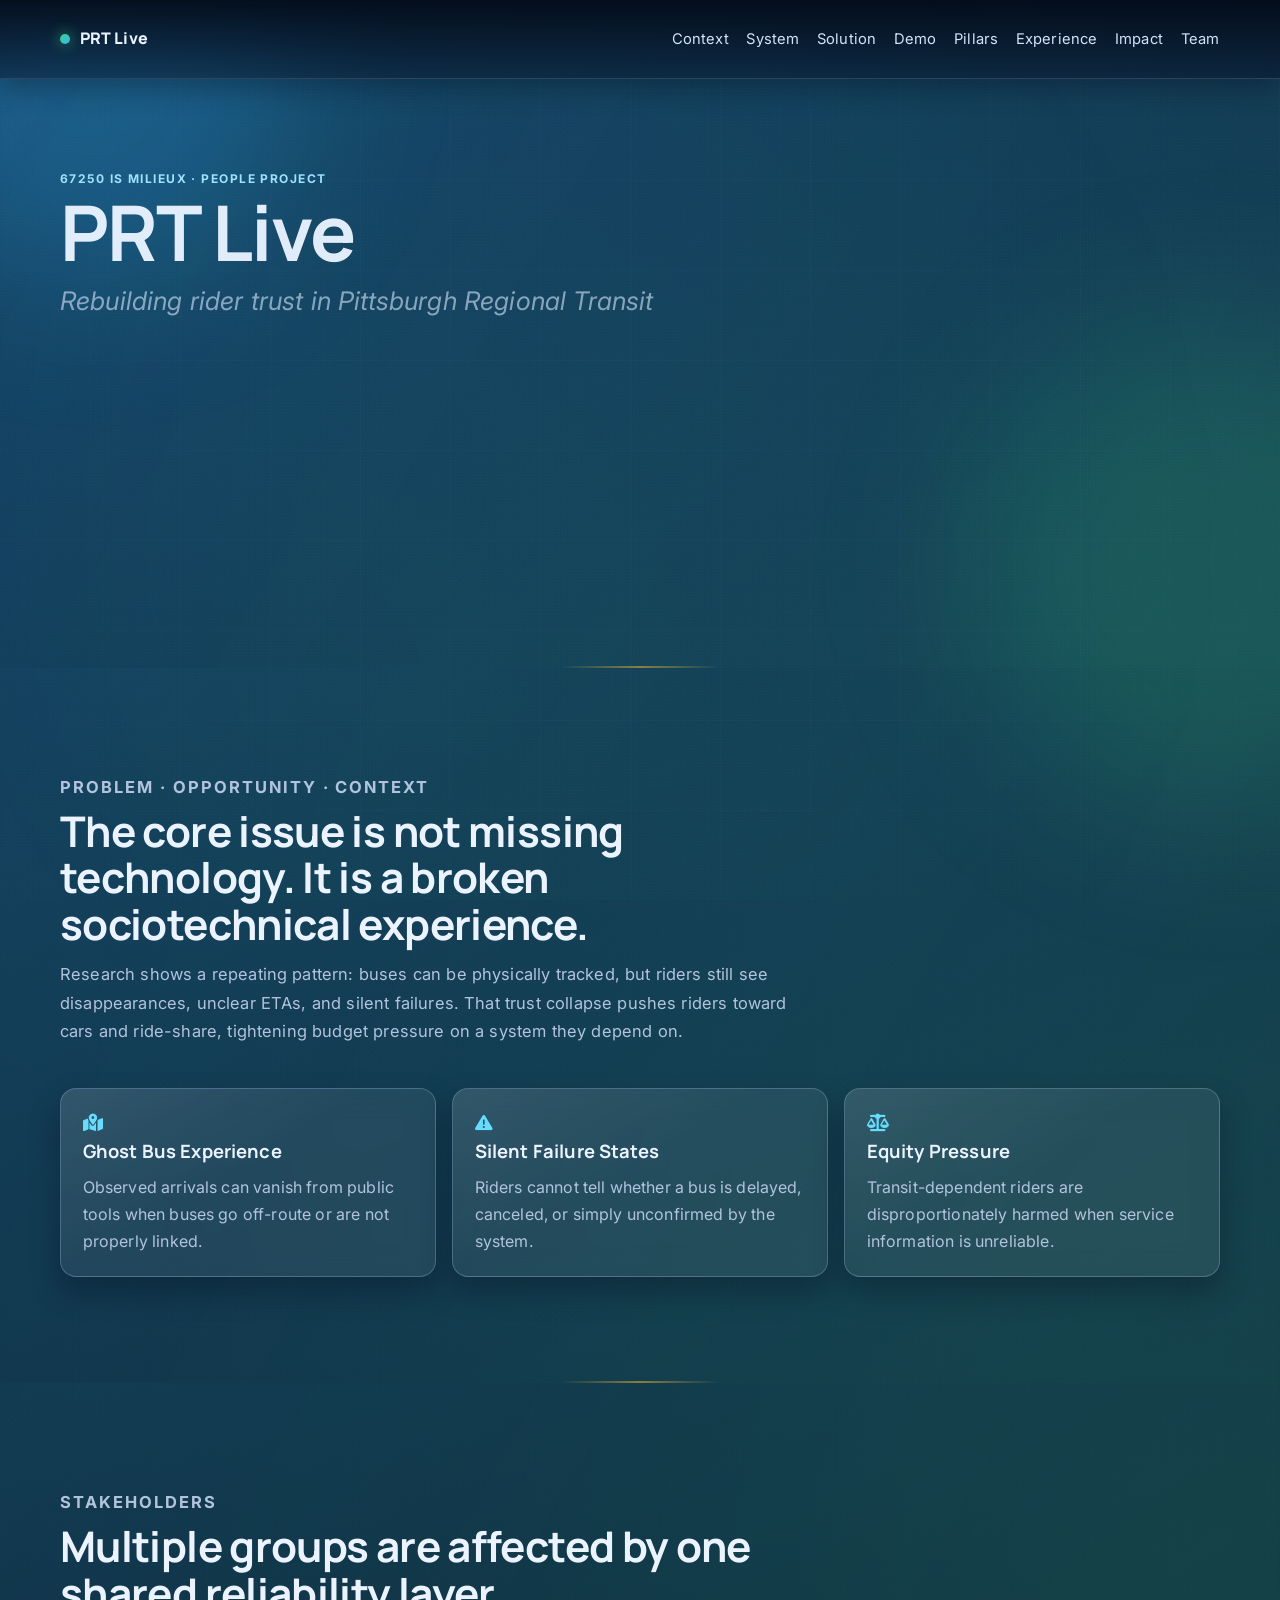
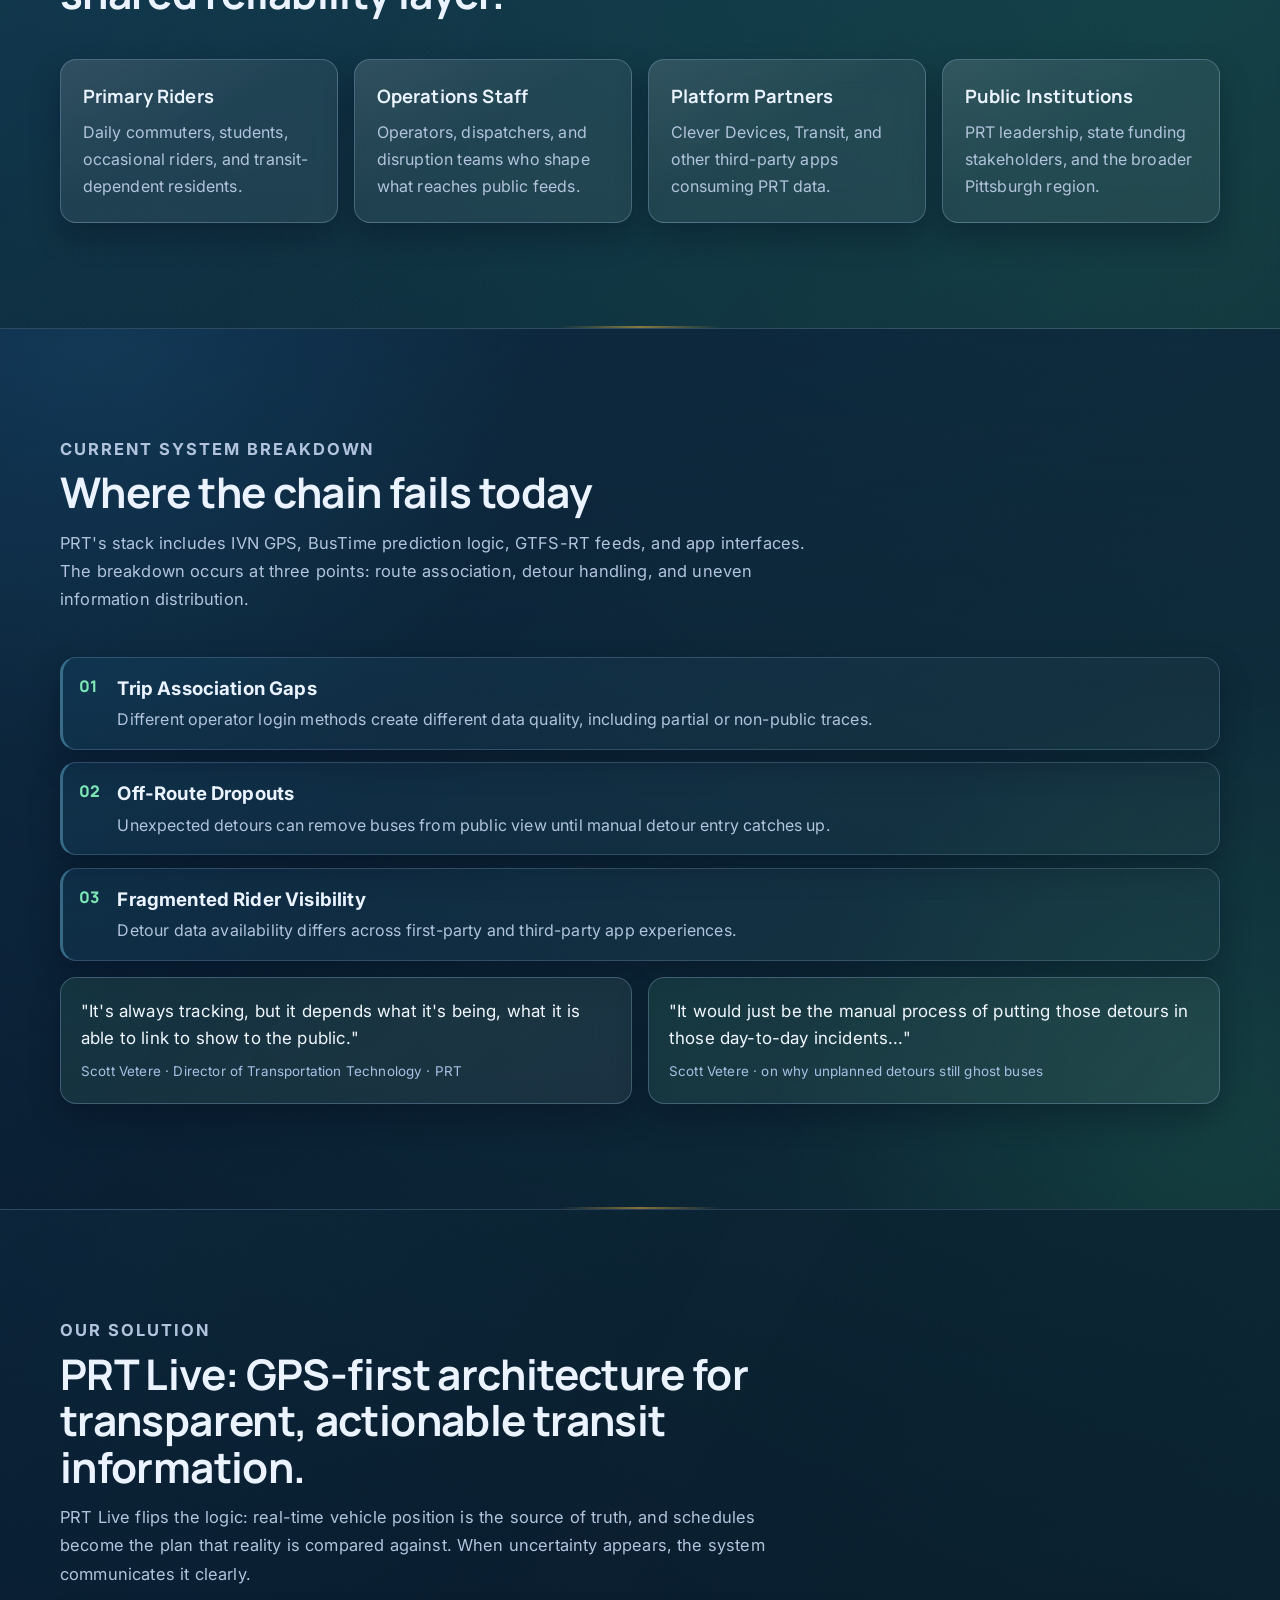
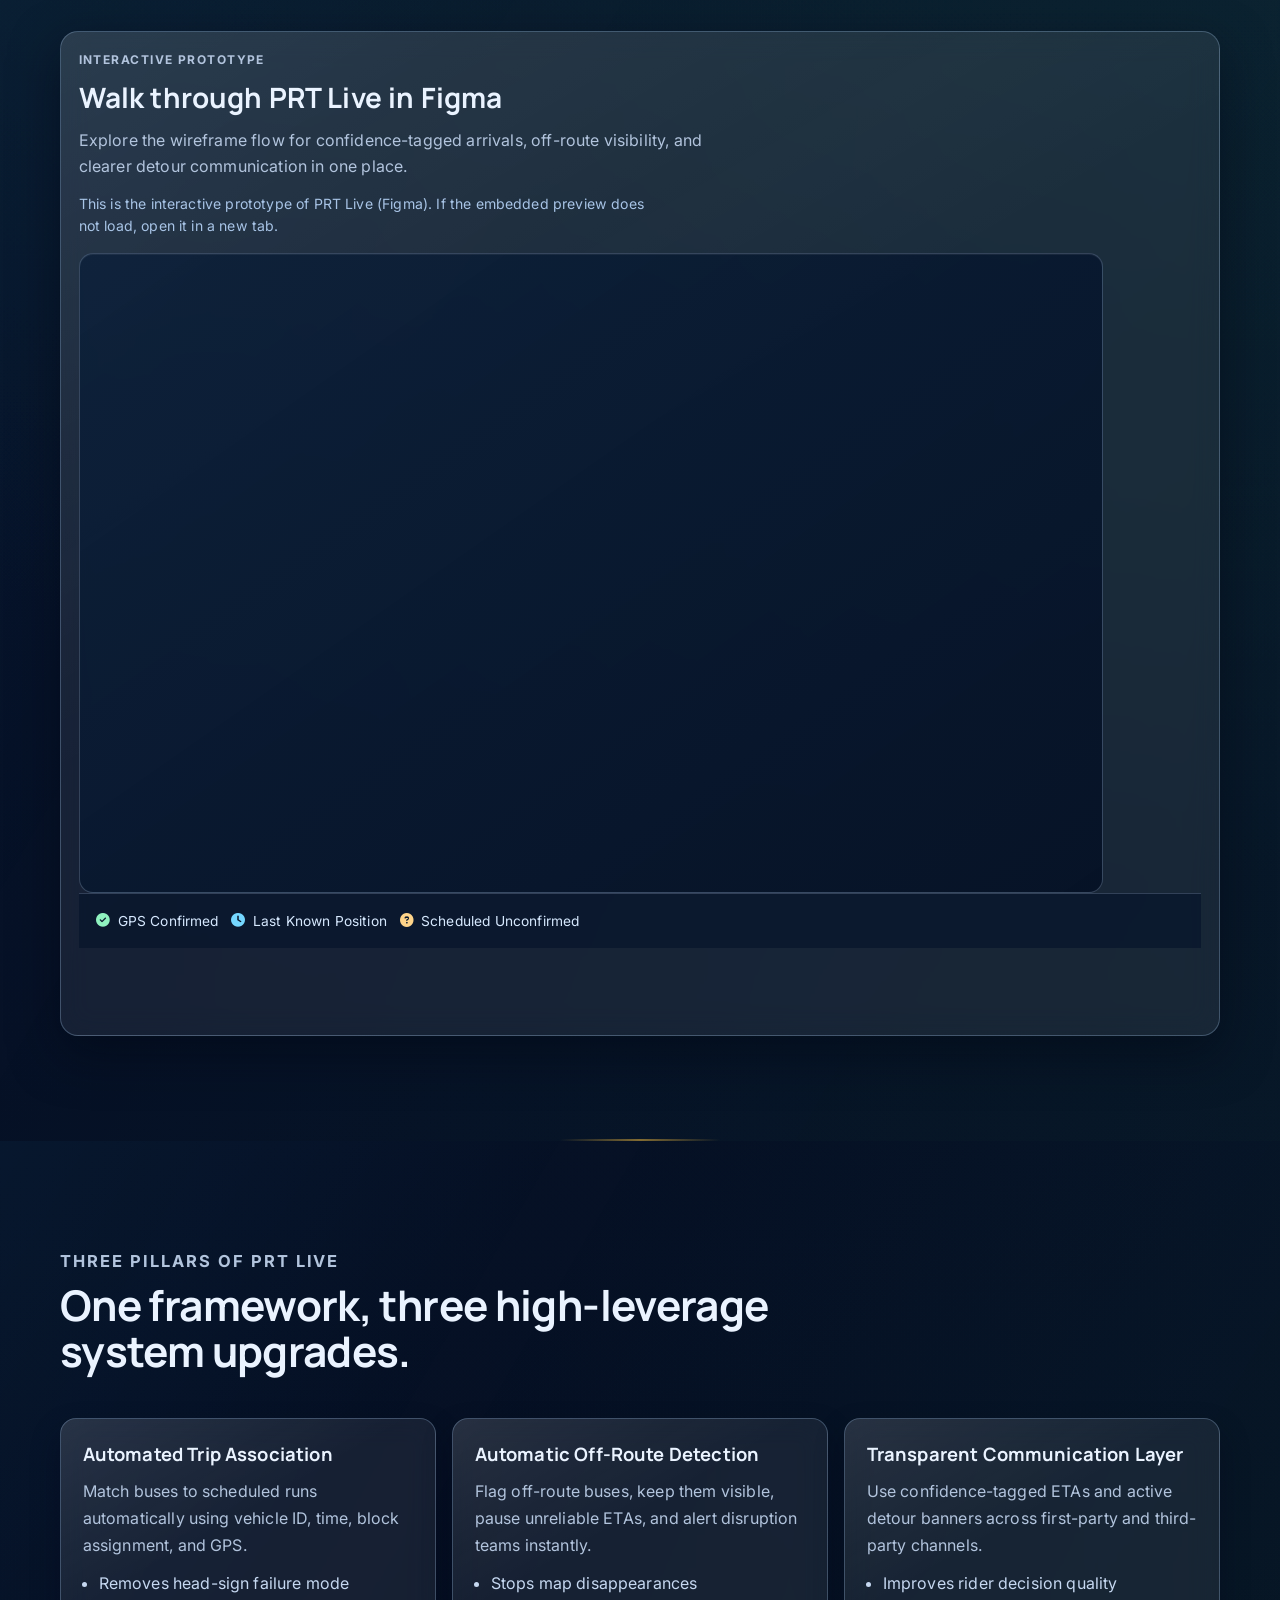
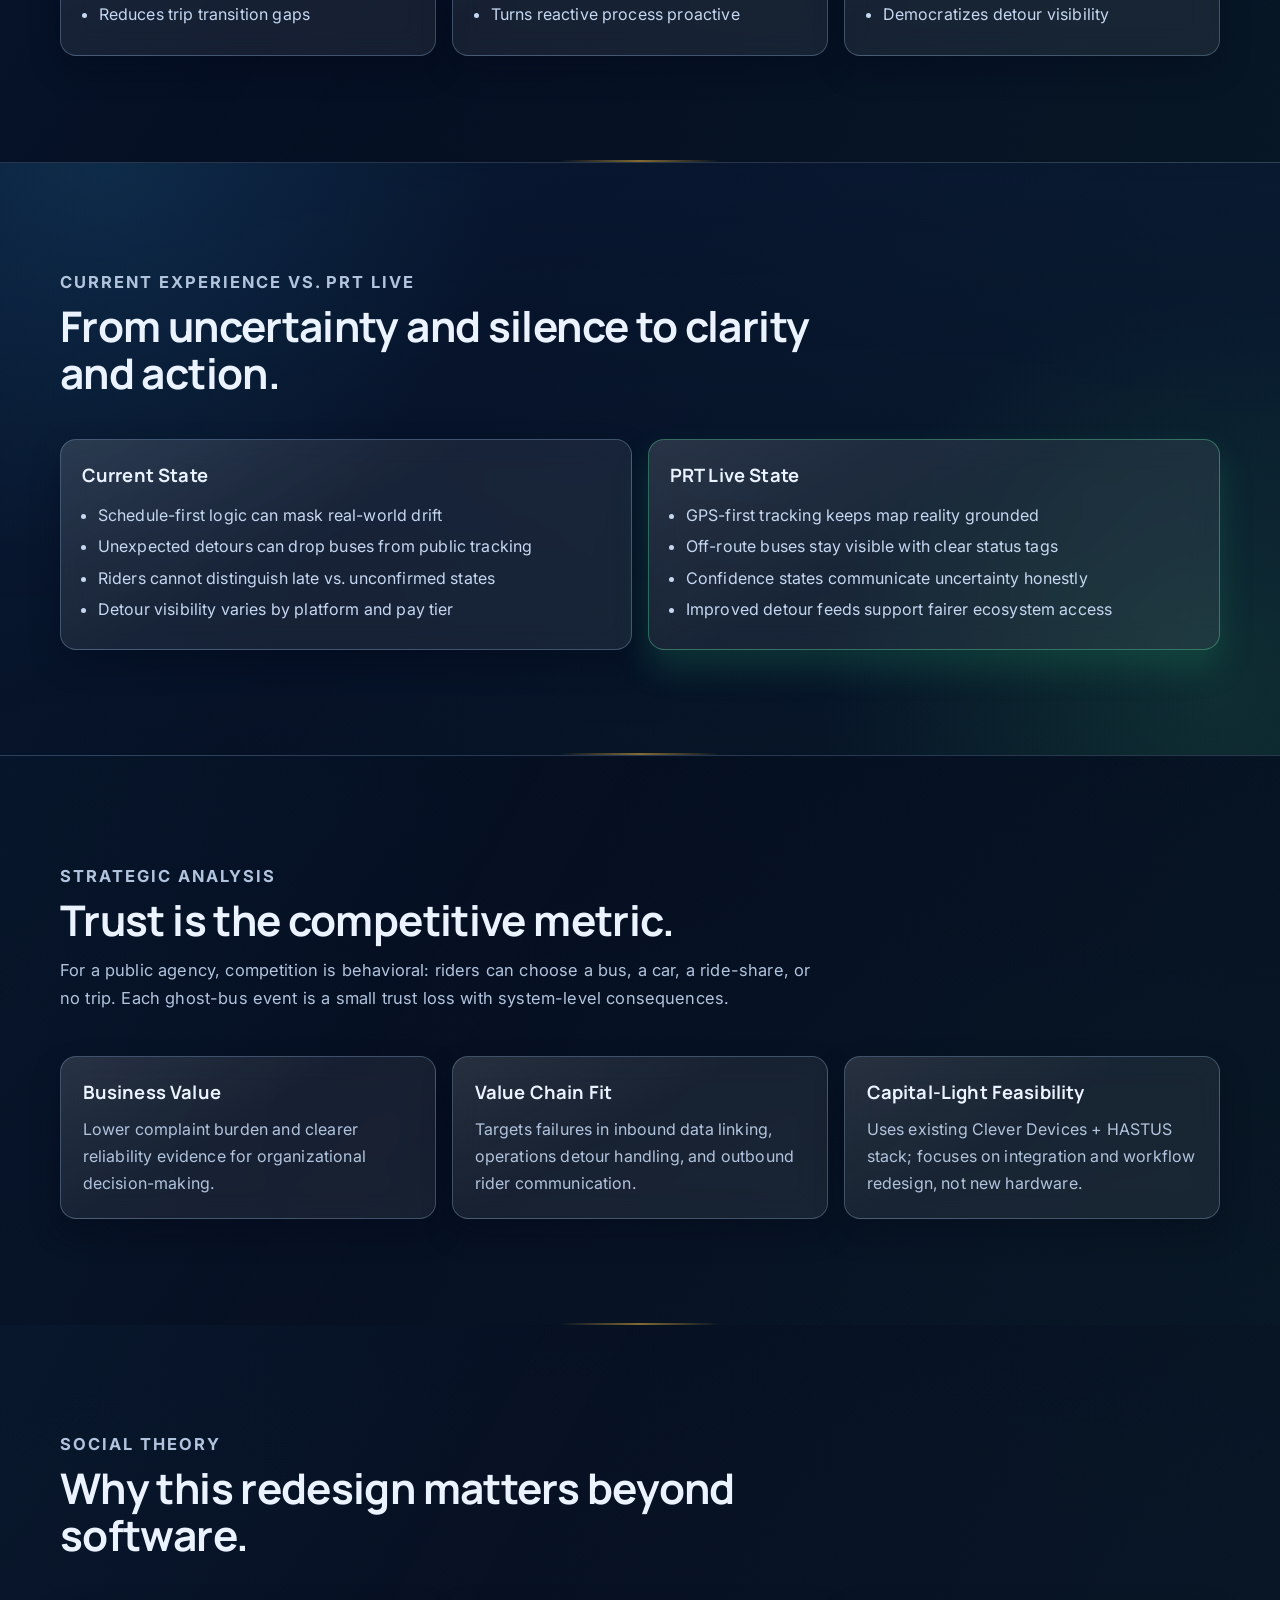
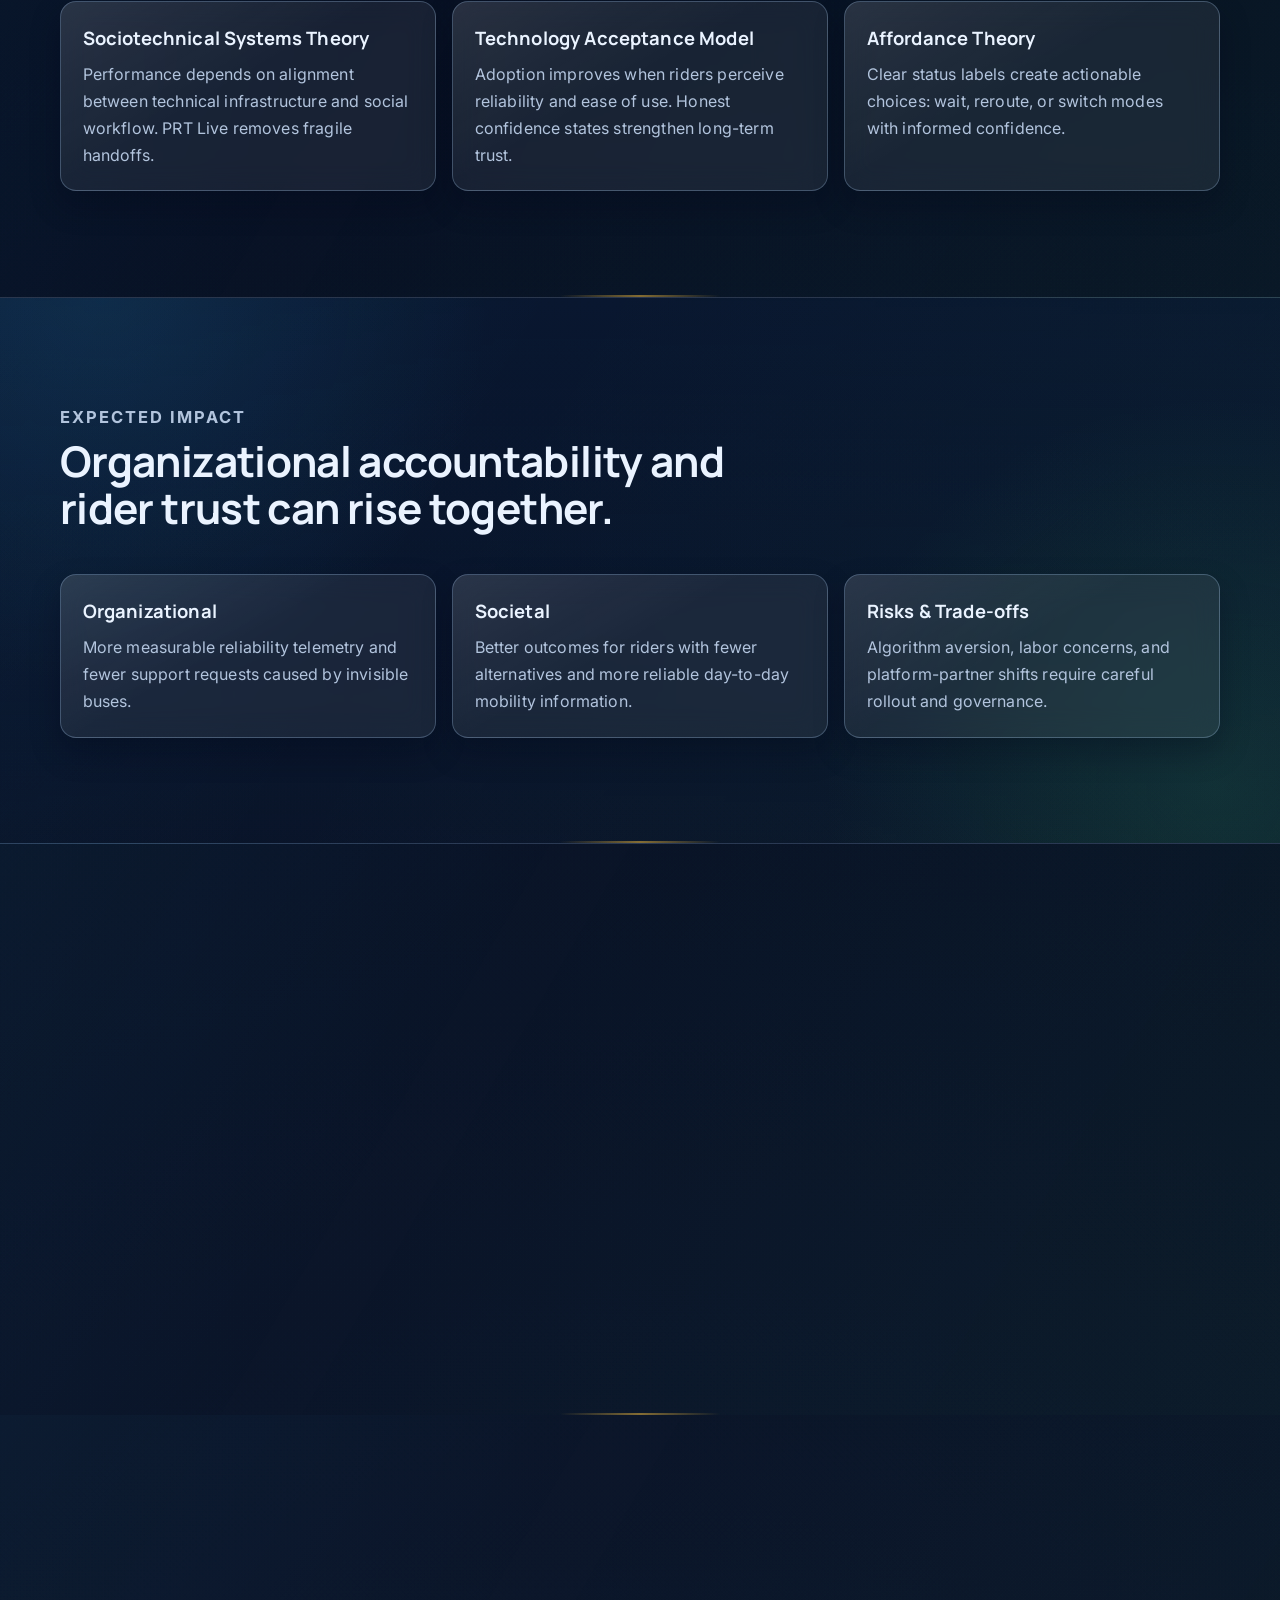
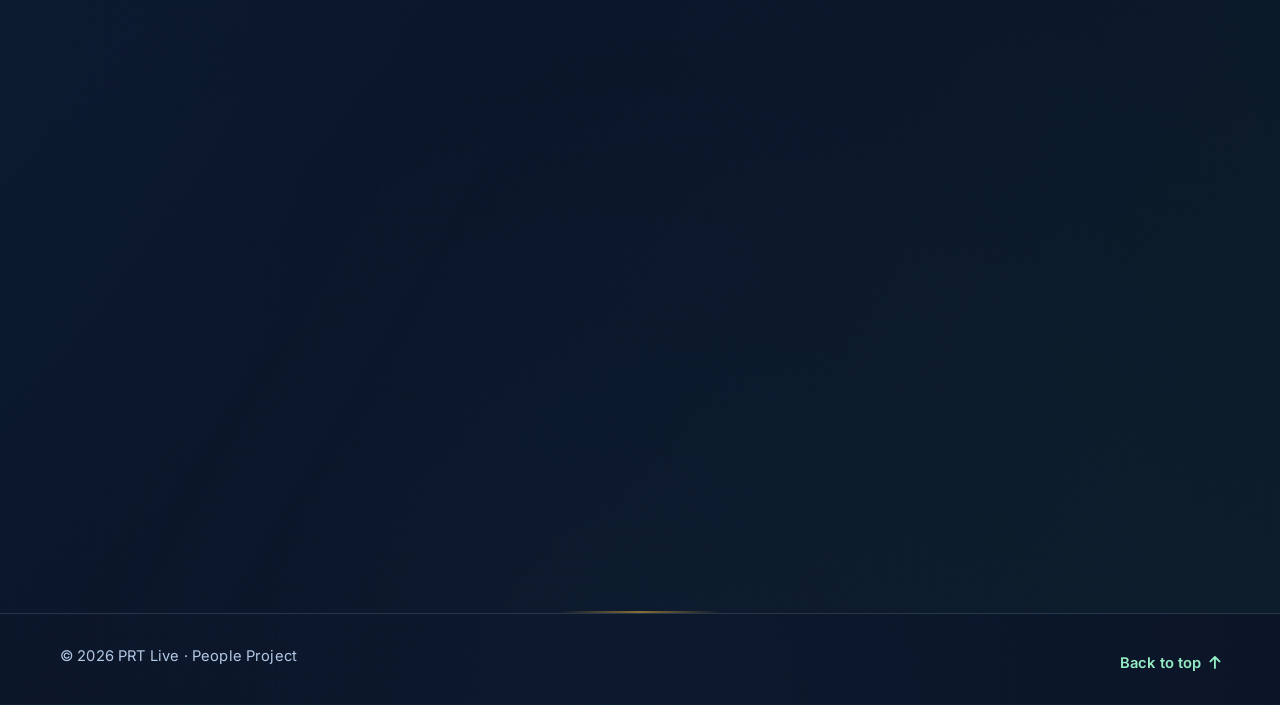
==== commit 8f20944e: "Add Figma prototype and refine website" ====
--- a/index.html
+++ b/index.html
@@ -42,6 +42,7 @@
           <li><a href="#problem">Context</a></li>
           <li><a href="#system">System</a></li>
           <li><a href="#solution">Solution</a></li>
+          <li><a href="#solution-demo">Demo</a></li>
           <li><a href="#pillars">Pillars</a></li>
           <li><a href="#comparison">Experience</a></li>
           <li><a href="#impact">Impact</a></li>
@@ -58,13 +59,13 @@
             <h1>PRT Live</h1>
             <p class="hero-subtitle">Rebuilding rider trust in Pittsburgh Regional Transit</p>
             <p class="hero-sub">
-              PRT already has GPS hardware, network infrastructure, and a mature data pipeline. PRT Live focuses
+              PRT already has GPS hardware, network infrastructure, and an existing tracking stack. PRT Live focuses
               on the trust gap: when schedule logic and street reality diverge, riders lose visibility exactly when
               they need it most.
             </p>
             <div class="hero-cta">
               <a href="#solution" class="btn btn-primary">Explore The Solution</a>
-              <a href="#comparison" class="btn btn-ghost">See Experience Shift</a>
+              <a href="#solution-demo" class="btn btn-ghost">View Figma prototype</a>
             </div>
             <div class="mini-stats">
               <article><h3>66%</h3><p>on-time performance</p></article>
@@ -84,6 +85,7 @@
 
       <section class="section" id="problem">
         <div class="container">
+          <!-- SOURCE: research/PRT FINAL DOCUMENT.pdf (Problem Identification and Context) -->
           <div class="section-head" data-aos="fade-up">
             <p class="eyebrow">Problem · Opportunity · Context</p>
             <h2>The core issue is not missing technology. It is a broken sociotechnical experience.</h2>
@@ -107,7 +109,7 @@
             <article class="card glass" data-aos="fade-up" data-aos-delay="190">
               <i class="fa-solid fa-scale-balanced card-icon"></i>
               <h3>Equity Pressure</h3>
-              <p>Transit-dependent riders face the highest impact when unreliable information disrupts daily mobility.</p>
+              <p>Transit-dependent riders are disproportionately harmed when service information is unreliable.</p>
             </article>
           </div>
         </div>
@@ -115,6 +117,7 @@
 
       <section class="section" id="stakeholders">
         <div class="container">
+          <!-- SOURCE: research/PRT FINAL DOCUMENT.pdf (Stakeholders) -->
           <div class="section-head" data-aos="fade-up">
             <p class="eyebrow">Stakeholders</p>
             <h2>Multiple groups are affected by one shared reliability layer.</h2>
@@ -130,6 +133,7 @@
 
       <section class="section gradient-section" id="system">
         <div class="container">
+          <!-- SOURCE: research/PRT FINAL DOCUMENT.pdf + research/Scott Vetere Talk.rtf -->
           <div class="section-head" data-aos="fade-up">
             <p class="eyebrow">Current System Breakdown</p>
             <h2>Where the chain fails today</h2>
@@ -175,6 +179,7 @@
 
       <section class="section" id="solution">
         <div class="container">
+          <!-- SOURCE: research/PRT FINAL DOCUMENT.pdf (Information Systems Solution: PRT Live) -->
           <div class="section-head" data-aos="fade-up">
             <p class="eyebrow">Our Solution</p>
             <h2>PRT Live: GPS-first architecture for transparent, actionable transit information.</h2>
@@ -183,19 +188,50 @@
               plan that reality is compared against. When uncertainty appears, the system communicates it clearly.
             </p>
           </div>
-          <div class="solution-visual glass" data-aos="zoom-in-up">
-            <img src="assets/reference/Transit1.PNG" alt="Transit visual style reference for PRT Live interface mood" />
+          <div class="solution-demo glass" id="solution-demo" data-aos="zoom-in-up">
+            <div class="demo-header">
+              <p class="eyebrow">Interactive prototype</p>
+              <h3>Walk through PRT Live in Figma</h3>
+              <p>
+                Explore the wireframe flow for confidence-tagged arrivals, off-route visibility, and clearer detour
+                communication in one place.
+              </p>
+            </div>
+            <p class="demo-prototype-note">
+              This is the interactive prototype of PRT Live (Figma). If the embedded preview does not load, open it in
+              a new tab.
+            </p>
+            <div class="figma-embed-shell">
+              <iframe
+                class="figma-embed-frame"
+                title="PRT Live interactive Figma prototype"
+                loading="lazy"
+                allowfullscreen
+                src="https://www.figma.com/embed?embed_host=share&amp;url=https%3A%2F%2Fwww.figma.com%2Fproto%2FnD7aht7OSCdD9T7HpLVO9k%2FIS-People-Project-WireFrames%3Fnode-id%3D19-2102%26t%3Di6NEcGAznNs1upNa-1"
+              ></iframe>
+            </div>
             <div class="solution-legend">
               <span><i class="fa-solid fa-circle-check"></i> GPS Confirmed</span>
               <span><i class="fa-solid fa-clock"></i> Last Known Position</span>
               <span><i class="fa-solid fa-circle-question"></i> Scheduled Unconfirmed</span>
             </div>
+            <div class="hero-cta demo-cta-wrap">
+              <!-- EDIT: Replace FIGMA_PROTOTYPE_URL below (href + iframe src embed param) if the prototype link changes -->
+              <a
+                href="https://www.figma.com/proto/nD7aht7OSCdD9T7HpLVO9k/IS-People-Project-WireFrames?node-id=19-2102&amp;t=i6NEcGAznNs1upNa-1"
+                class="btn btn-primary"
+                target="_blank"
+                rel="noopener noreferrer"
+                >Open Interactive Prototype</a
+              >
+            </div>
           </div>
         </div>
       </section>
 
       <section class="section" id="pillars">
         <div class="container">
+          <!-- SOURCE: research/PRT FINAL DOCUMENT.pdf (Three Pillars) -->
           <div class="section-head" data-aos="fade-up">
             <p class="eyebrow">Three Pillars of PRT Live</p>
             <h2>One framework, three high-leverage system upgrades.</h2>
@@ -222,6 +258,7 @@
 
       <section class="section gradient-section" id="comparison">
         <div class="container">
+          <!-- SOURCE: research/PRT FINAL DOCUMENT.pdf (Current system vs PRT Live behavior) -->
           <div class="section-head" data-aos="fade-up">
             <p class="eyebrow">Current Experience vs. PRT Live</p>
             <h2>From uncertainty and silence to clarity and action.</h2>
@@ -251,6 +288,7 @@
 
       <section class="section" id="strategy">
         <div class="container">
+          <!-- SOURCE: research/PRT FINAL DOCUMENT.pdf + research/PRT Background Research - Current Capabilities.docx -->
           <div class="section-head" data-aos="fade-up">
             <p class="eyebrow">Strategic Analysis</p>
             <h2>Trust is the competitive metric.</h2>
@@ -262,7 +300,7 @@
           <div class="grid-3 cards">
             <article class="stat-card glass" data-aos="zoom-in">
               <h3>Business Value</h3>
-              <p>Lower complaint burden, stronger reliability proof points, and better case-making under funding pressure.</p>
+              <p>Lower complaint burden and clearer reliability evidence for organizational decision-making.</p>
             </article>
             <article class="stat-card glass" data-aos="zoom-in" data-aos-delay="90">
               <h3>Value Chain Fit</h3>
@@ -278,6 +316,7 @@
 
       <section class="section" id="theory">
         <div class="container">
+          <!-- SOURCE: research/PRT FINAL DOCUMENT.pdf (Social Theory Application) -->
           <div class="section-head" data-aos="fade-up">
             <p class="eyebrow">Social Theory</p>
             <h2>Why this redesign matters beyond software.</h2>
@@ -301,6 +340,7 @@
 
       <section class="section gradient-section" id="impact">
         <div class="container">
+          <!-- SOURCE: research/PRT FINAL DOCUMENT.pdf (Expected Impact + Risks) -->
           <div class="section-head" data-aos="fade-up">
             <p class="eyebrow">Expected Impact</p>
             <h2>Organizational accountability and rider trust can rise together.</h2>
@@ -312,7 +352,7 @@
             </article>
             <article class="impact-card glass" data-aos="fade-up" data-aos-delay="100">
               <h3>Societal</h3>
-              <p>Better outcomes for riders with fewer alternatives and stronger confidence in public service delivery.</p>
+              <p>Better outcomes for riders with fewer alternatives and more reliable day-to-day mobility information.</p>
             </article>
             <article class="impact-card glass" data-aos="fade-up" data-aos-delay="200">
               <h3>Risks & Trade-offs</h3>
@@ -324,6 +364,7 @@
 
       <section class="section" id="team">
         <div class="container">
+          <!-- SOURCE: research/PRT FINAL DOCUMENT.pdf (Team Collaboration Process) -->
           <div class="section-head" data-aos="fade-up">
             <p class="eyebrow">Team Collaboration</p>
             <h2>Cross-functional research, strategy, design, and implementation.</h2>
@@ -341,8 +382,7 @@
             <article class="team-card glass" data-aos="fade-left">
               <h3>Collaboration Evidence</h3>
               <p>Twice-weekly integration rhythm with shared drafts, transcript synthesis, and evolving design artifacts.</p>
-              <!-- EDIT: Replace with team collaboration folder URL -->
-              <a href="#" class="inline-link">Team Collaboration Folder <i class="fa-solid fa-arrow-up-right-from-square"></i></a>
+              <a href="https://drive.google.com/drive/folders/13SFIVW32sckbjUbUleATRhRKaNTnTc-d?dmr=1&ec=wgc-drive-%5Bmodule%5D-goto" class="inline-link" target="_blank" rel="noopener noreferrer">Team Collaboration Folder <i class="fa-solid fa-arrow-up-right-from-square"></i></a>
             </article>
           </div>
         </div>
--- a/styles.css
+++ b/styles.css
@@ -1013,3 +1013,137 @@
     font-size: clamp(1.55rem, 7vw, 2.1rem);
   }
 }
+
+/* --- refinement pass: compact hero + demo placeholder --- */
+.hero.section {
+  padding-top: 5.4rem;
+  padding-bottom: 3.9rem;
+}
+
+.hero-grid {
+  grid-template-columns: 1.06fr 0.94fr;
+  gap: 1.3rem;
+  align-items: center;
+}
+
+.hero-copy {
+  padding: 0.2rem 0;
+}
+
+.hero-copy h1 {
+  margin: 0.25rem 0 0.35rem;
+}
+
+.hero-subtitle {
+  margin-bottom: 0.75rem;
+}
+
+.hero-sub {
+  max-width: 56ch;
+  line-height: 1.65;
+}
+
+.hero-cta {
+  margin-top: 1rem;
+}
+
+.mini-stats {
+  margin-top: 0.95rem;
+}
+
+.hero-visual {
+  min-height: 420px;
+}
+
+.solution-demo {
+  padding: 1.1rem;
+  border-radius: 18px;
+}
+
+.demo-header {
+  max-width: 64ch;
+}
+
+.demo-header h3 {
+  margin: 0.35rem 0 0.55rem;
+  font-family: "Manrope", sans-serif;
+  font-size: clamp(1.3rem, 2.2vw, 1.75rem);
+}
+
+.demo-header p {
+  margin: 0;
+  color: var(--muted);
+}
+
+.demo-prototype-note {
+  margin: 0.85rem 0 0;
+  max-width: 64ch;
+  font-size: 0.88rem;
+  line-height: 1.55;
+  color: #a8c4e6;
+}
+
+.figma-embed-shell {
+  margin-top: 1rem;
+  position: relative;
+  border-radius: 14px;
+  overflow: hidden;
+  border: 1px solid rgba(173, 194, 223, 0.28);
+  background: linear-gradient(145deg, rgba(12, 32, 58, 0.85), rgba(6, 18, 38, 0.95));
+  box-shadow: inset 0 1px 0 rgba(255, 255, 255, 0.06);
+  aspect-ratio: 16 / 10;
+  min-height: 320px;
+  max-height: min(72vh, 640px);
+}
+
+.figma-embed-frame {
+  position: absolute;
+  inset: 0;
+  width: 100%;
+  height: 100%;
+  border: 0;
+}
+
+.demo-cta-wrap {
+  margin-top: 0.9rem;
+}
+
+.demo-cta-wrap .btn-primary {
+  gap: 0.5rem;
+}
+
+.section {
+  scroll-margin-top: 86px;
+}
+
+@media (max-width: 1024px) {
+  .hero.section {
+    padding-top: 4.8rem;
+    padding-bottom: 3.2rem;
+  }
+
+  .hero-visual {
+    min-height: 360px;
+  }
+}
+
+@media (max-width: 760px) {
+  .hero.section {
+    padding-top: 4.2rem;
+    padding-bottom: 2.8rem;
+  }
+
+  .hero-grid {
+    gap: 1rem;
+  }
+
+  .hero-visual {
+    min-height: 310px;
+  }
+
+  .figma-embed-shell {
+    aspect-ratio: 4 / 5;
+    min-height: 280px;
+    max-height: 70vh;
+  }
+}
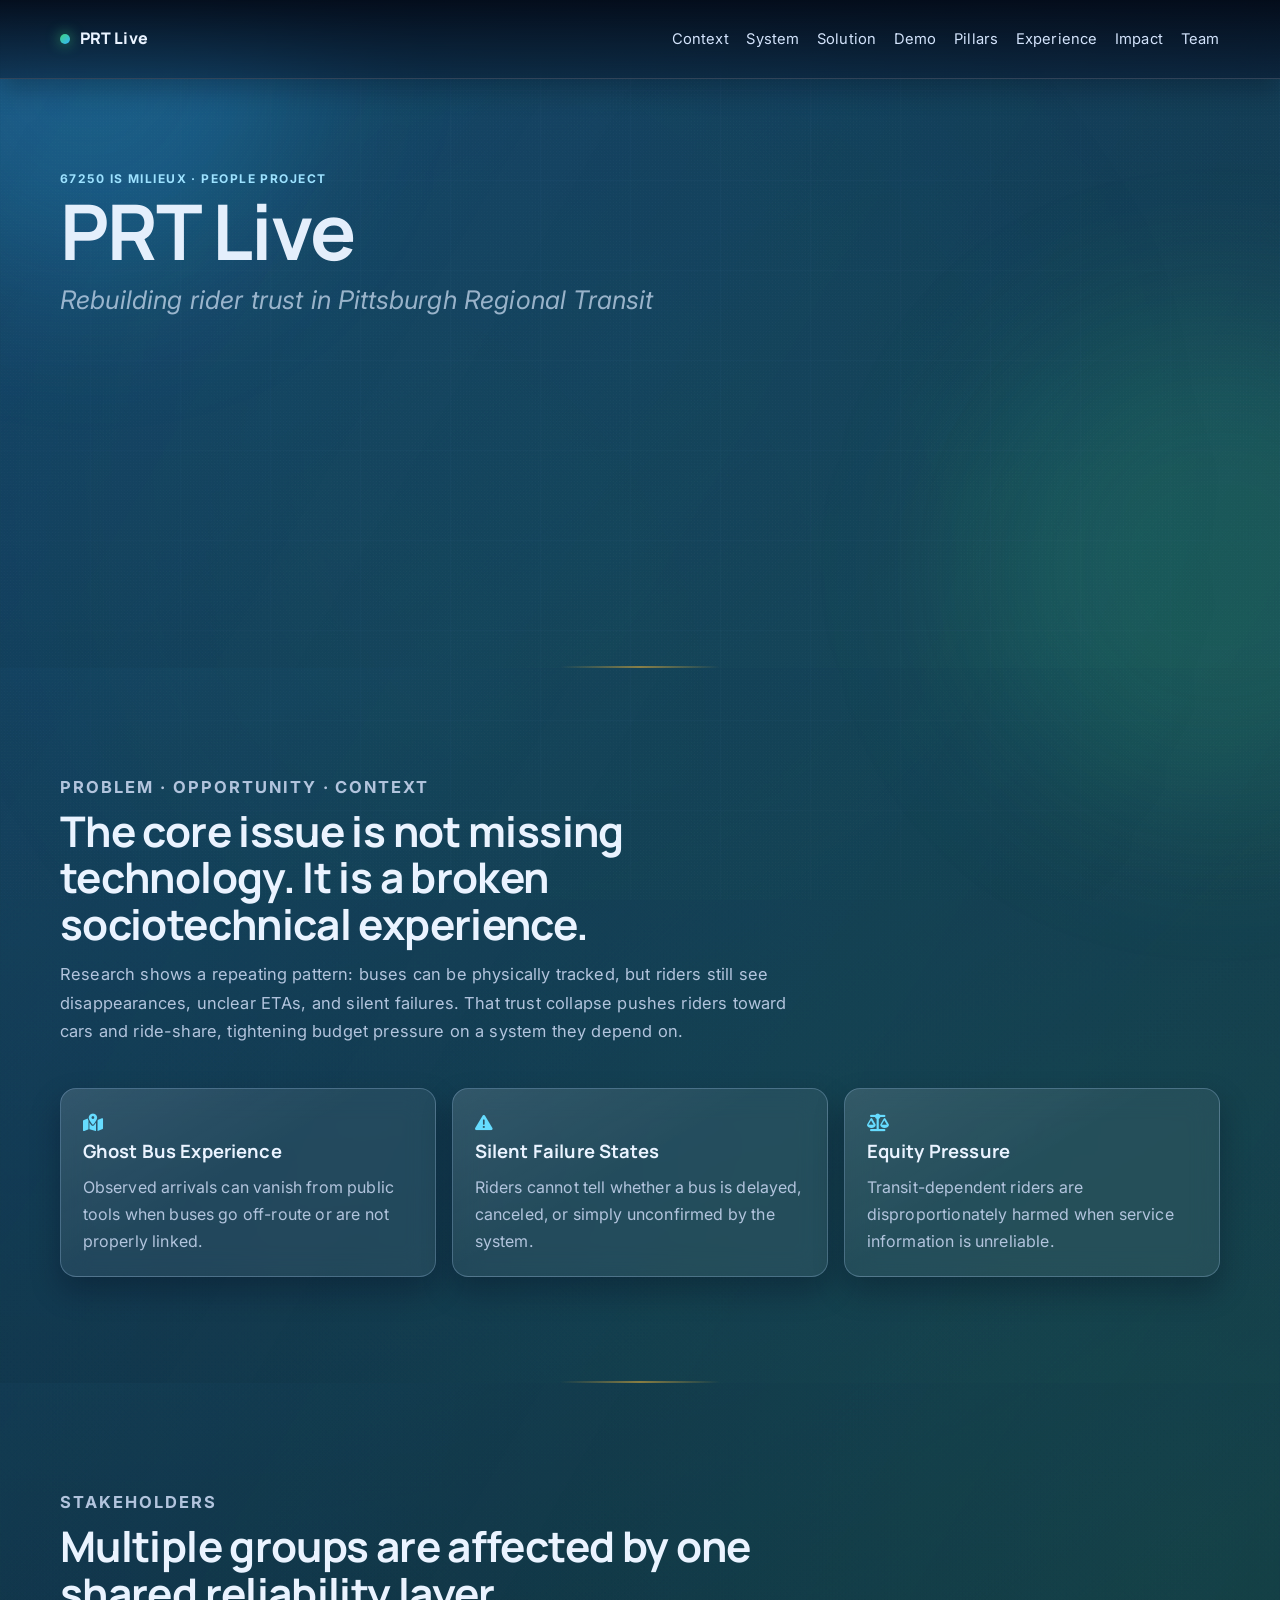
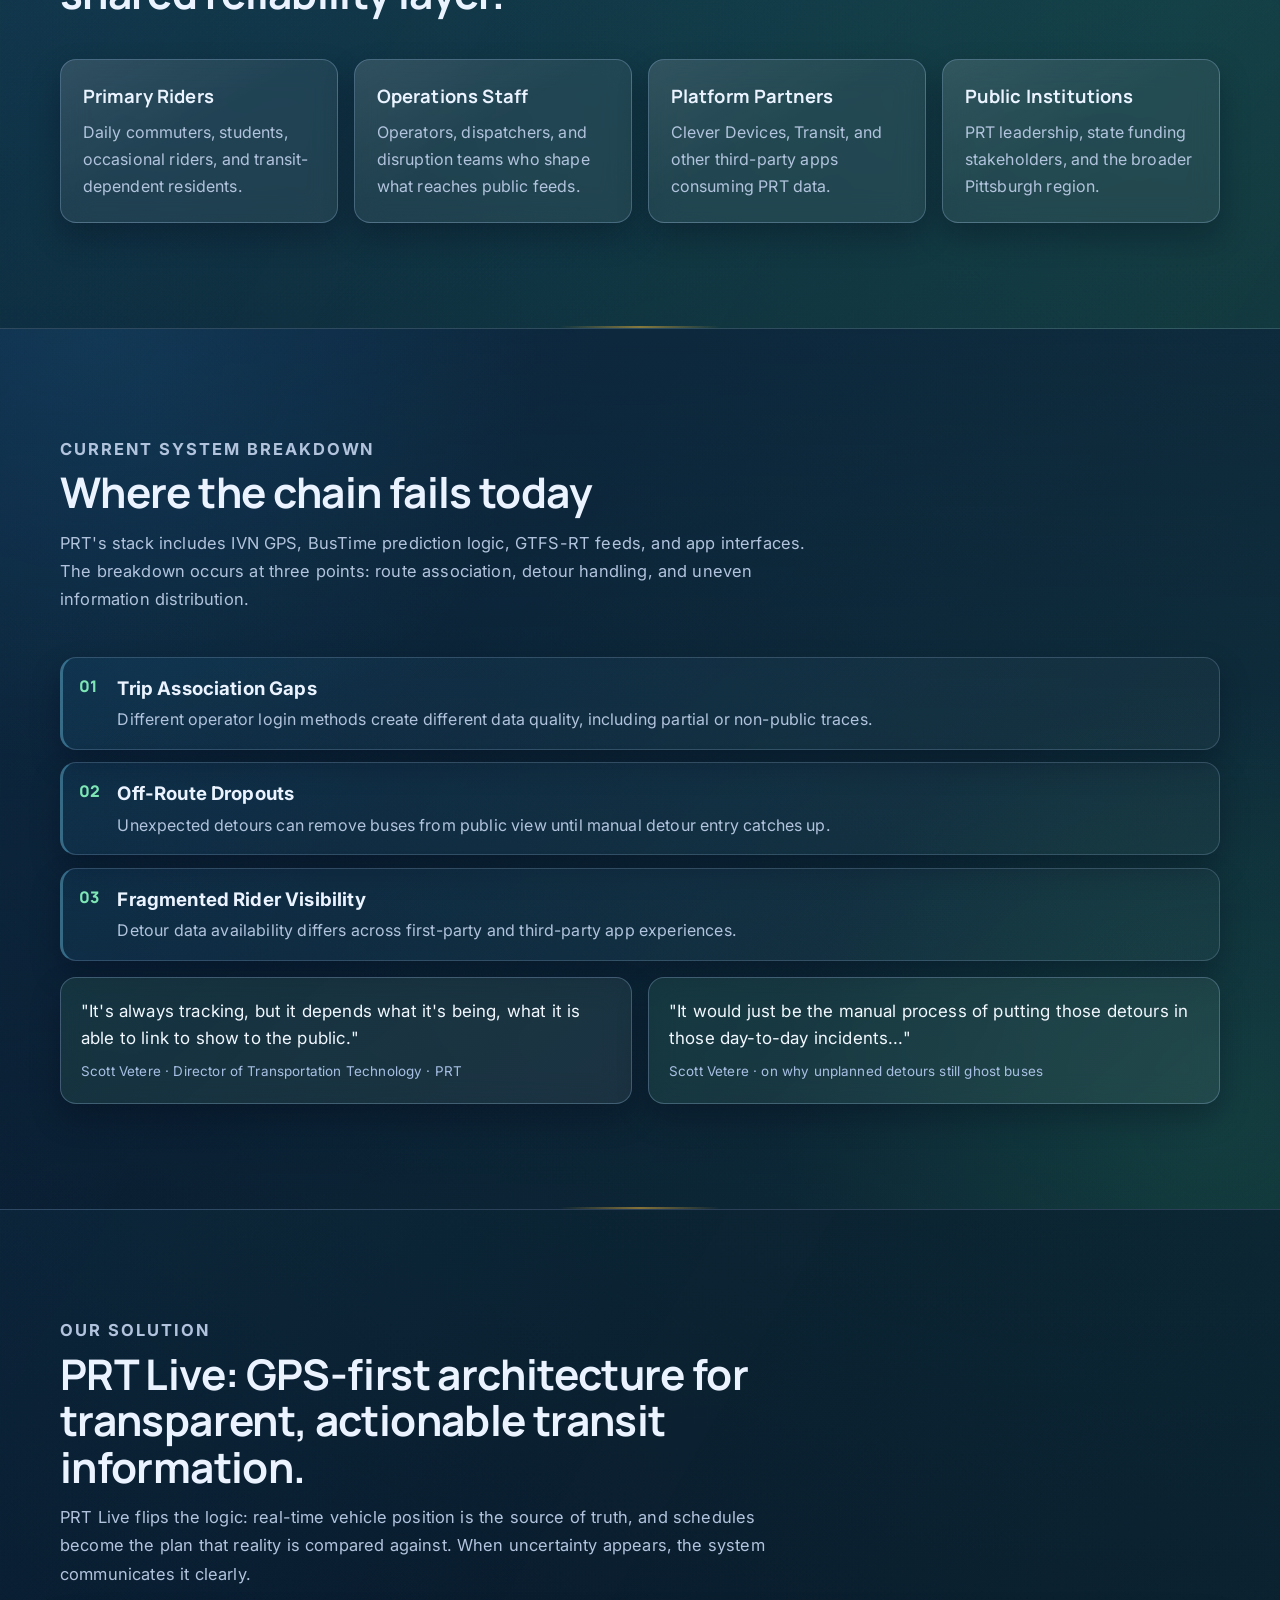
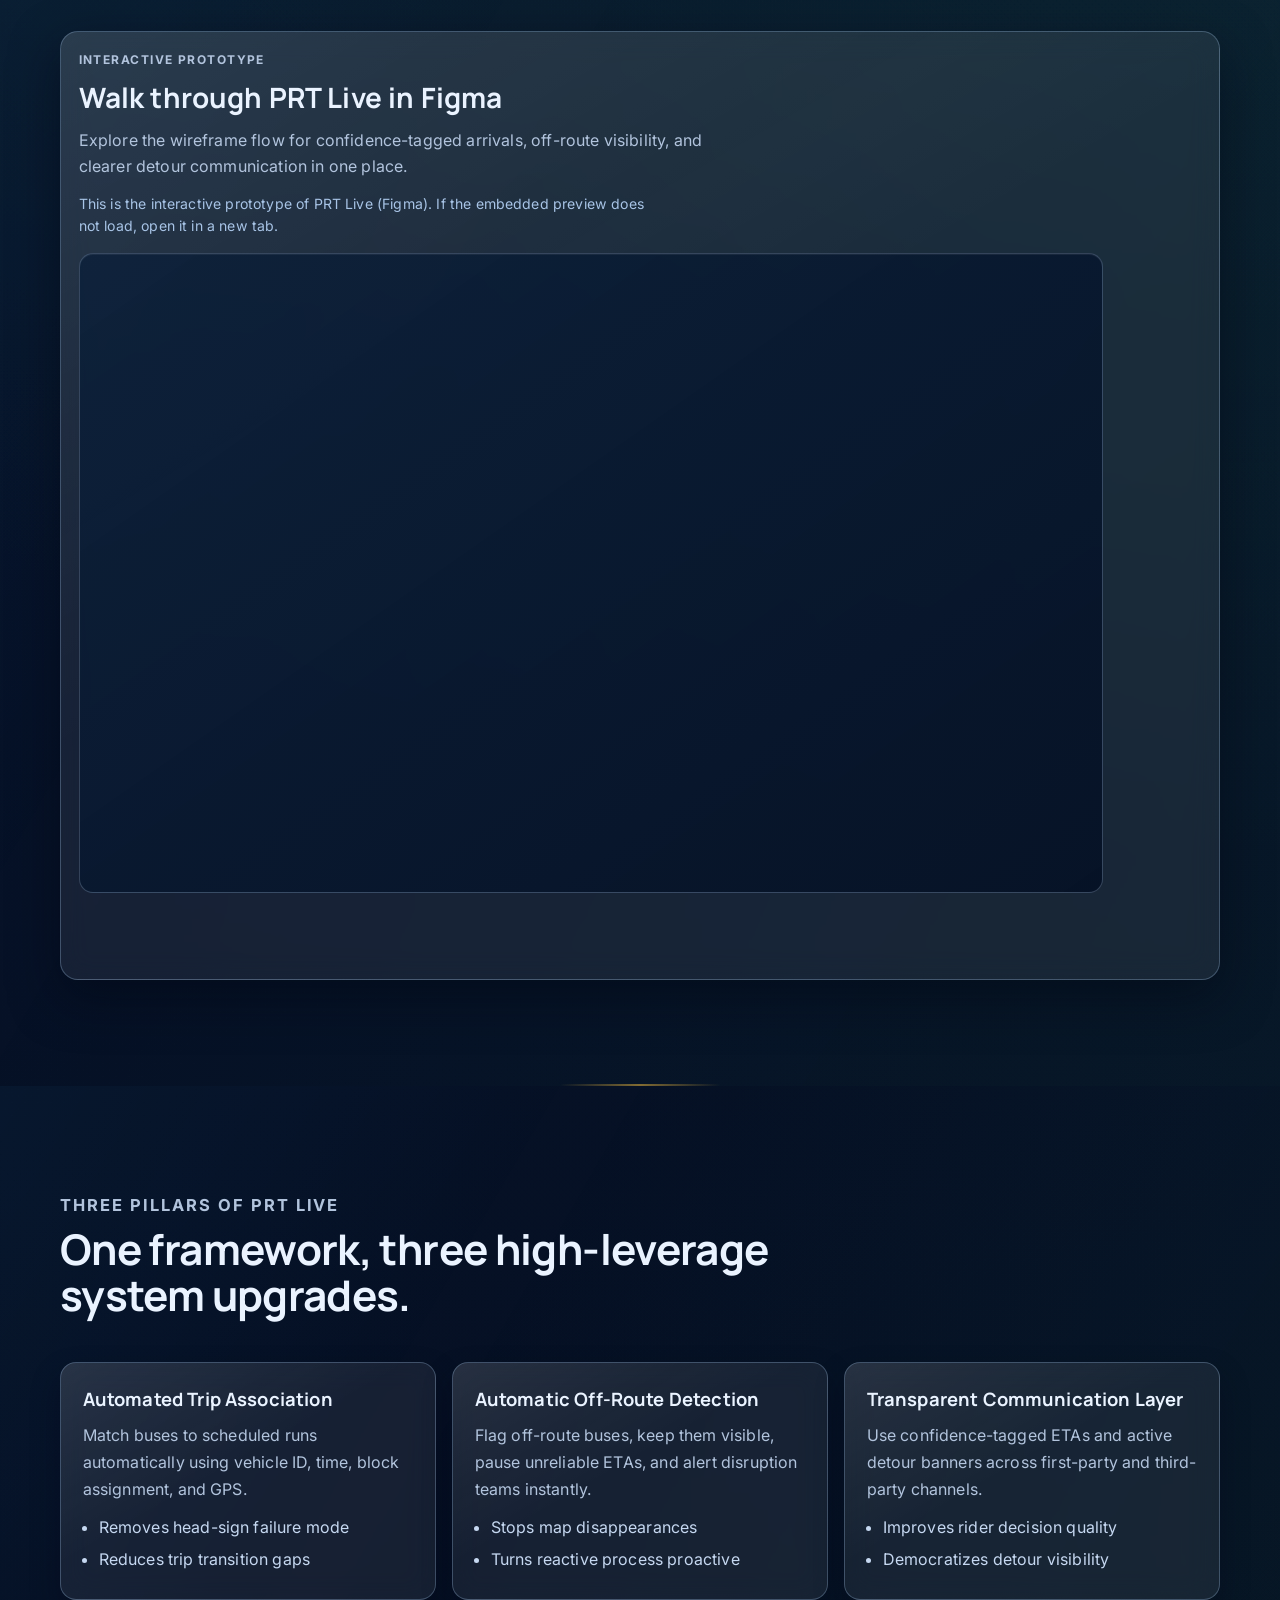
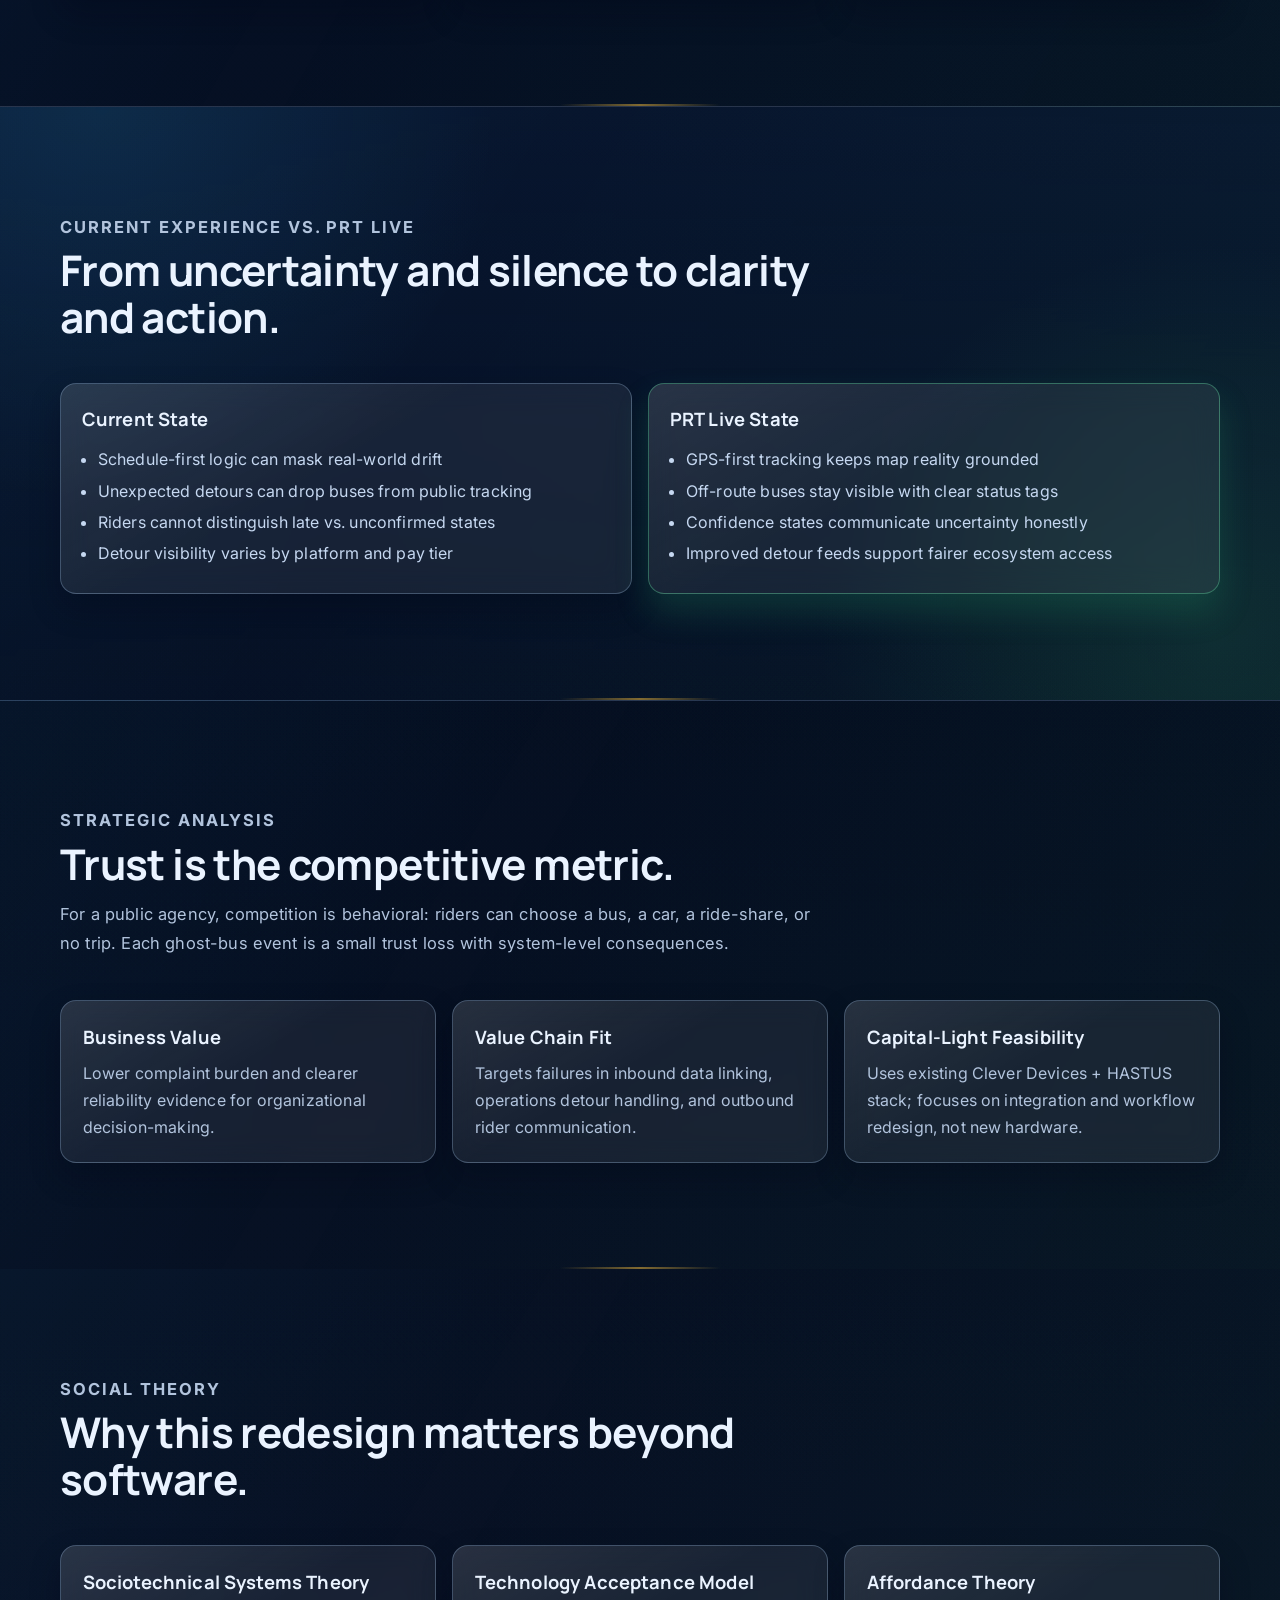
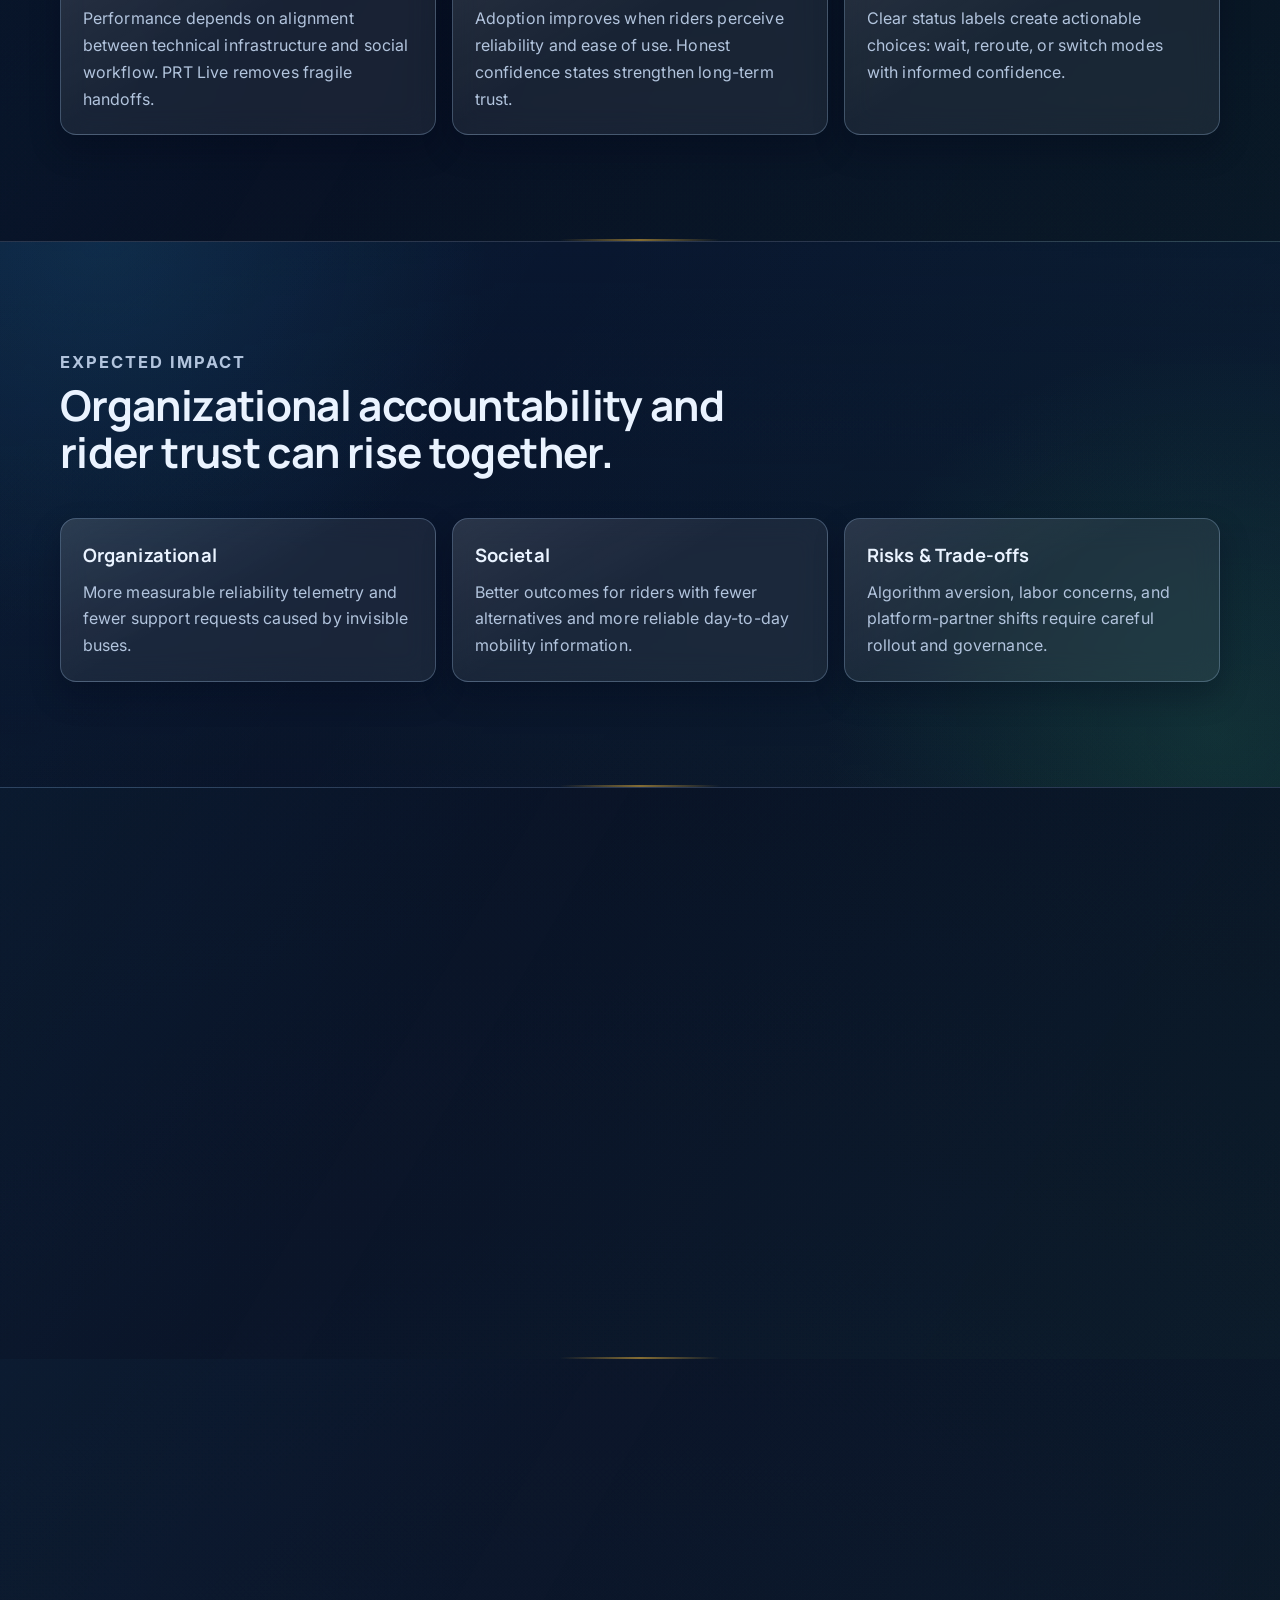
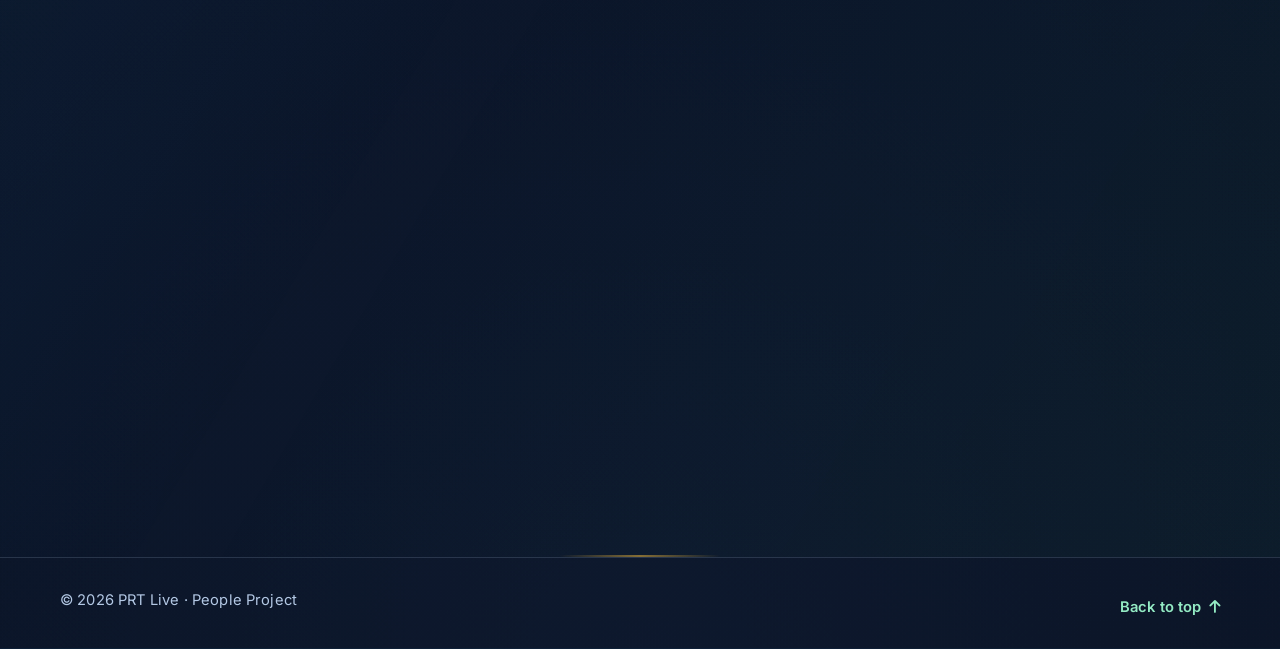
==== commit d7872a8b: "Fixing UI issue" ====
--- a/index.html
+++ b/index.html
@@ -210,11 +210,7 @@
                 src="https://www.figma.com/embed?embed_host=share&amp;url=https%3A%2F%2Fwww.figma.com%2Fproto%2FnD7aht7OSCdD9T7HpLVO9k%2FIS-People-Project-WireFrames%3Fnode-id%3D19-2102%26t%3Di6NEcGAznNs1upNa-1"
               ></iframe>
             </div>
-            <div class="solution-legend">
-              <span><i class="fa-solid fa-circle-check"></i> GPS Confirmed</span>
-              <span><i class="fa-solid fa-clock"></i> Last Known Position</span>
-              <span><i class="fa-solid fa-circle-question"></i> Scheduled Unconfirmed</span>
-            </div>
+            
             <div class="hero-cta demo-cta-wrap">
               <!-- EDIT: Replace FIGMA_PROTOTYPE_URL below (href + iframe src embed param) if the prototype link changes -->
               <a
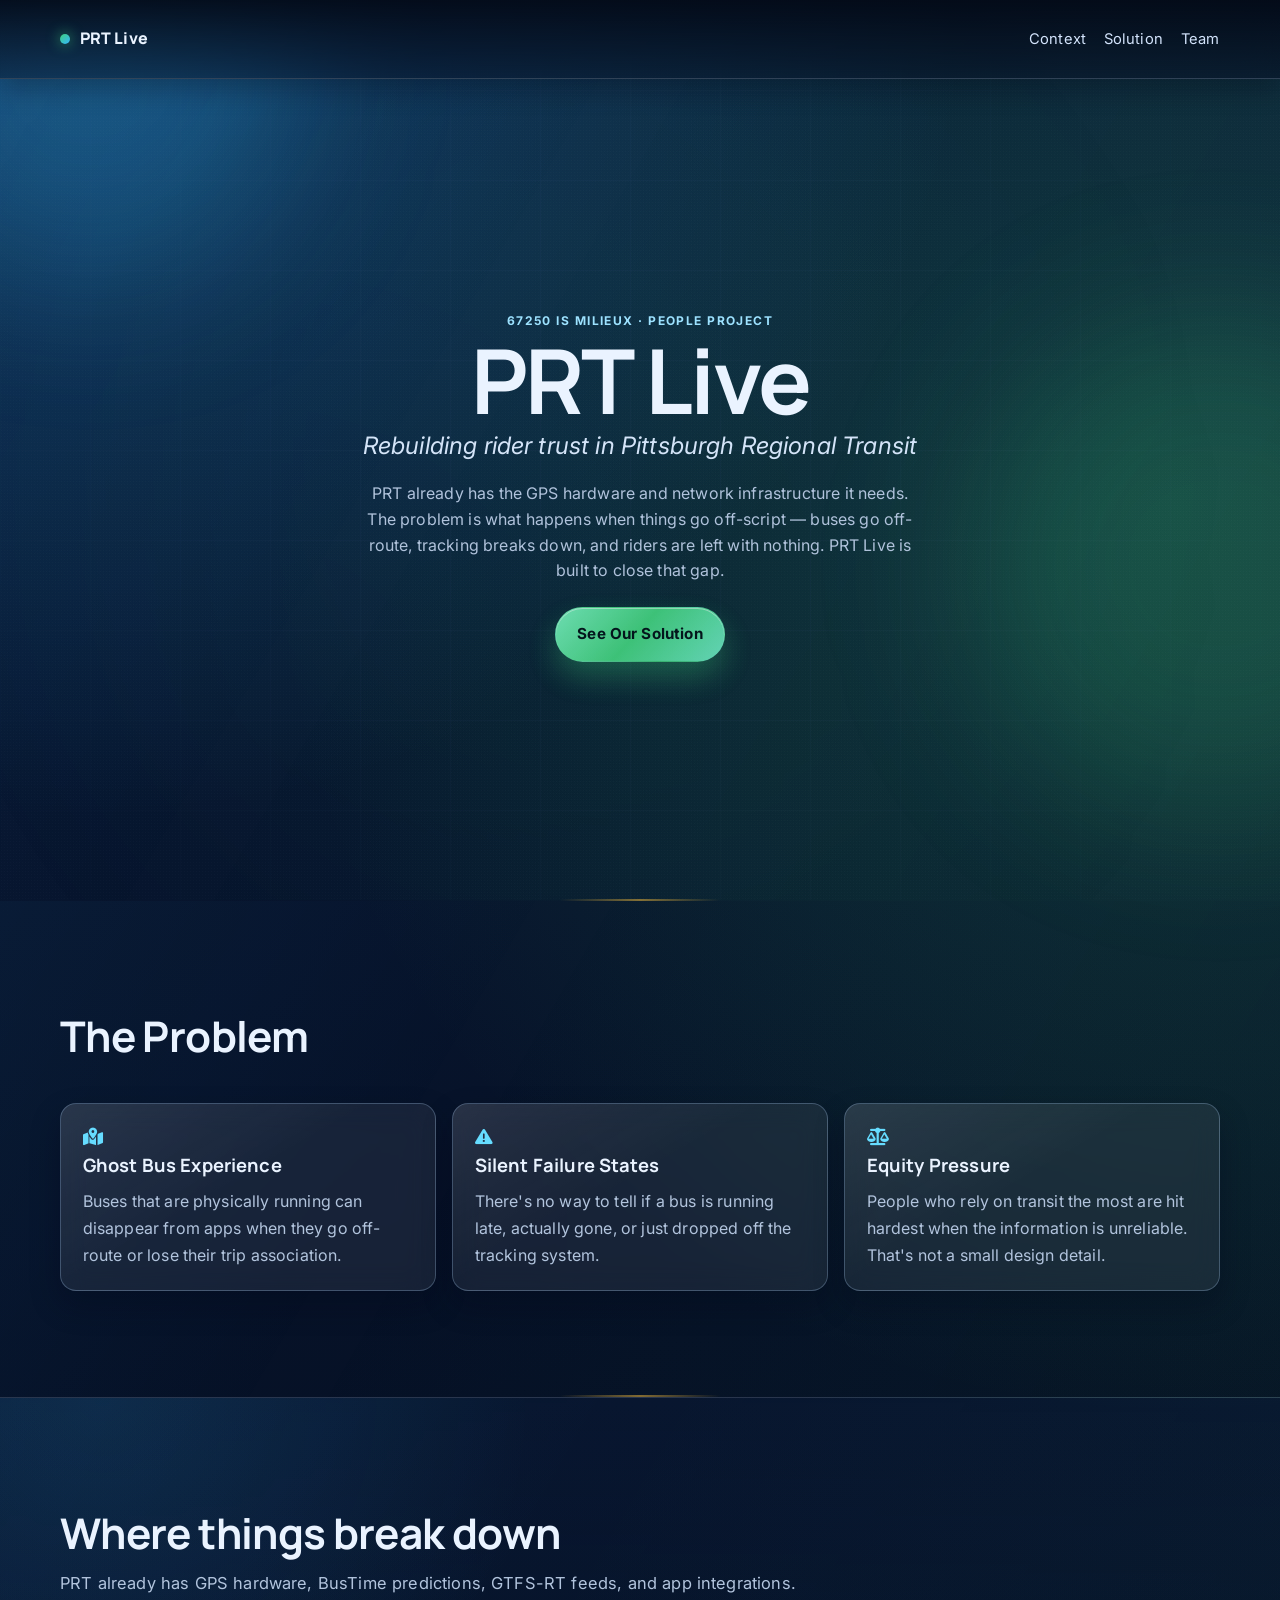
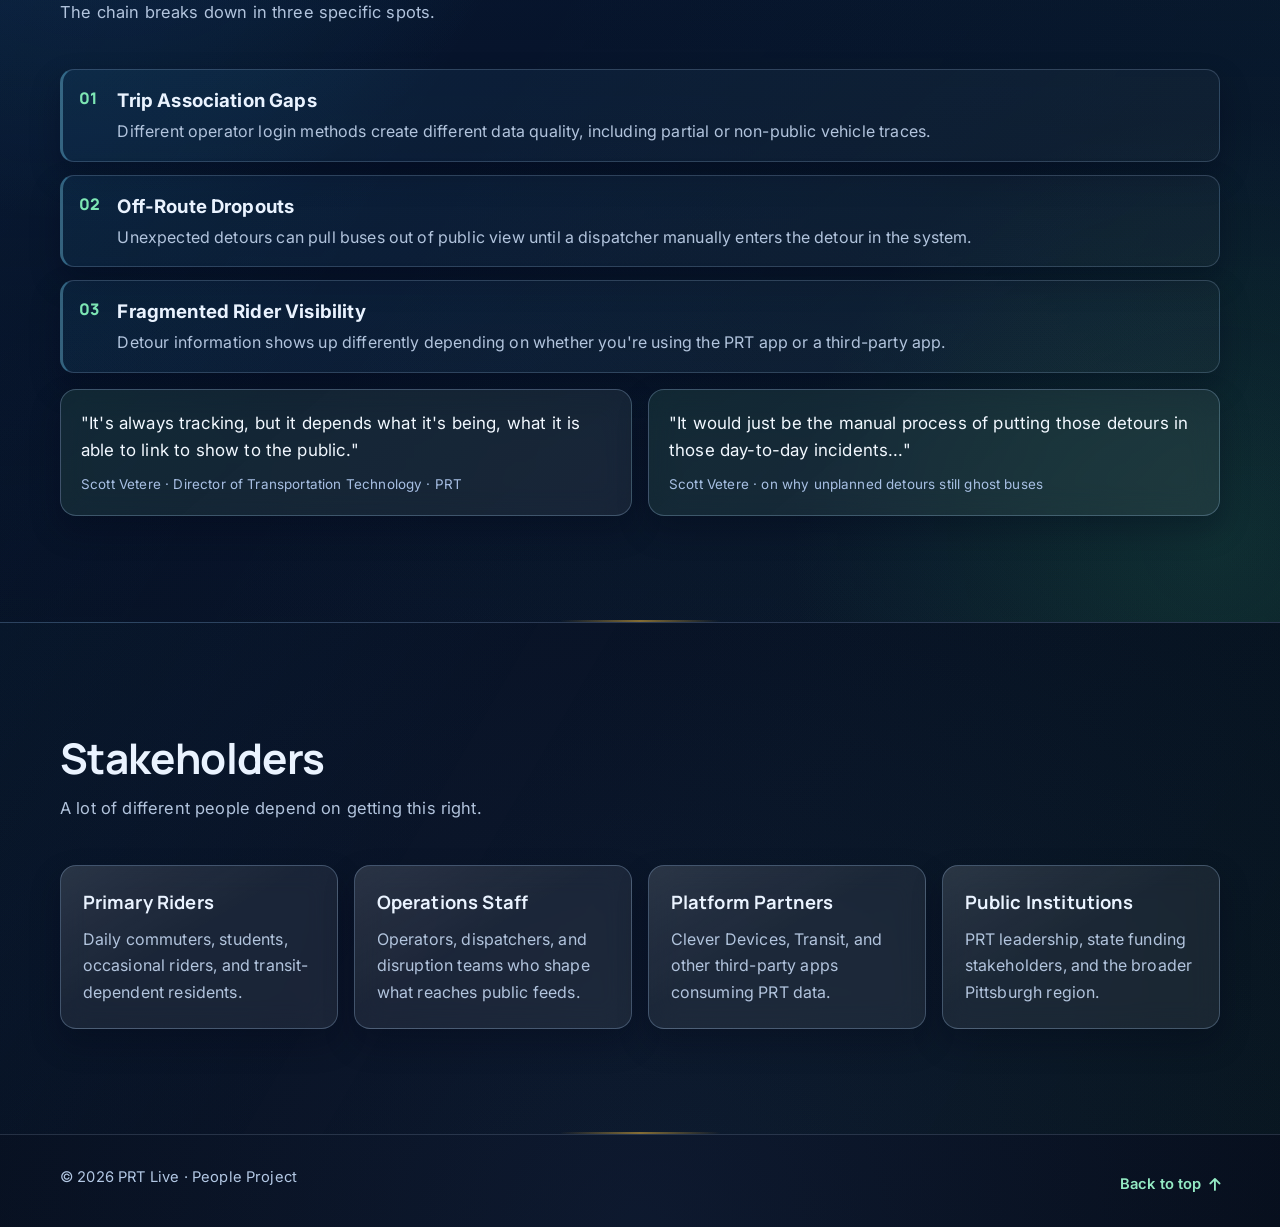
==== commit bcfa2ce0: "Restructure site into three pages with cleaned-up code - Split single-page index.html into index.htm" ====
--- a/index.html
+++ b/index.html
@@ -3,23 +3,12 @@
   <head>
     <meta charset="UTF-8" />
     <meta name="viewport" content="width=device-width, initial-scale=1.0" />
-    <title>PRT Live | Rebuilding Rider Trust</title>
-    <meta
-      name="description"
-      content="PRT Live is a people-centered information systems proposal to rebuild rider trust in Pittsburgh Regional Transit."
-    />
+    <title>PRT Live | Problem &amp; Context</title>
+    <meta name="description" content="PRT Live is a people-centered information systems proposal to rebuild rider trust in Pittsburgh Regional Transit." />
     <link rel="preconnect" href="https://fonts.googleapis.com" />
     <link rel="preconnect" href="https://fonts.gstatic.com" crossorigin />
-    <link
-      href="https://fonts.googleapis.com/css2?family=Inter:wght@400;500;600;700;800&family=Manrope:wght@600;700;800&display=swap"
-      rel="stylesheet"
-    />
-    <link
-      rel="stylesheet"
-      href="https://cdnjs.cloudflare.com/ajax/libs/font-awesome/6.5.2/css/all.min.css"
-      crossorigin="anonymous"
-      referrerpolicy="no-referrer"
-    />
+    <link href="https://fonts.googleapis.com/css2?family=Inter:wght@400;500;600;700;800&family=Manrope:wght@600;700;800&display=swap" rel="stylesheet" />
+    <link rel="stylesheet" href="https://cdnjs.cloudflare.com/ajax/libs/font-awesome/6.5.2/css/all.min.css" crossorigin="anonymous" referrerpolicy="no-referrer" />
     <link rel="stylesheet" href="https://unpkg.com/aos@2.3.1/dist/aos.css" />
     <link rel="stylesheet" href="styles.css" />
   </head>
@@ -31,7 +20,7 @@
 
     <header class="site-header" id="top">
       <nav class="navbar container">
-        <a href="#top" class="brand">
+        <a href="index.html" class="brand">
           <span class="brand-dot"></span>
           <span>PRT Live</span>
         </a>
@@ -39,14 +28,9 @@
           <i class="fa-solid fa-bars"></i>
         </button>
         <ul class="nav-links">
-          <li><a href="#problem">Context</a></li>
-          <li><a href="#system">System</a></li>
-          <li><a href="#solution">Solution</a></li>
-          <li><a href="#solution-demo">Demo</a></li>
-          <li><a href="#pillars">Pillars</a></li>
-          <li><a href="#comparison">Experience</a></li>
-          <li><a href="#impact">Impact</a></li>
-          <li><a href="#team">Team</a></li>
+          <li><a href="index.html">Context</a></li>
+          <li><a href="solution.html">Solution</a></li>
+          <li><a href="team.html">Team</a></li>
         </ul>
       </nav>
     </header>
@@ -59,18 +43,10 @@
             <h1>PRT Live</h1>
             <p class="hero-subtitle">Rebuilding rider trust in Pittsburgh Regional Transit</p>
             <p class="hero-sub">
-              PRT already has GPS hardware, network infrastructure, and an existing tracking stack. PRT Live focuses
-              on the trust gap: when schedule logic and street reality diverge, riders lose visibility exactly when
-              they need it most.
+              PRT already has the GPS hardware and network infrastructure it needs. The problem is what happens when things go off-script — buses go off-route, tracking breaks down, and riders are left with nothing. PRT Live is built to close that gap.
             </p>
             <div class="hero-cta">
-              <a href="#solution" class="btn btn-primary">Explore The Solution</a>
-              <a href="#solution-demo" class="btn btn-ghost">View Figma prototype</a>
-            </div>
-            <div class="mini-stats">
-              <article><h3>66%</h3><p>on-time performance</p></article>
-              <article><h3>75%</h3><p>PRT target</p></article>
-              <article><h3>33.3M</h3><p>annual rides served</p></article>
+              <a href="solution.html" class="btn btn-primary">See Our Solution</a>
             </div>
           </div>
           <div class="hero-visual glass" data-aos="zoom-in">
@@ -85,78 +61,54 @@
 
       <section class="section" id="problem">
         <div class="container">
-          <!-- SOURCE: research/PRT FINAL DOCUMENT.pdf (Problem Identification and Context) -->
           <div class="section-head" data-aos="fade-up">
-            <p class="eyebrow">Problem · Opportunity · Context</p>
-            <h2>The core issue is not missing technology. It is a broken sociotechnical experience.</h2>
-            <p>
-              Research shows a repeating pattern: buses can be physically tracked, but riders still see disappearances,
-              unclear ETAs, and silent failures. That trust collapse pushes riders toward cars and ride-share, tightening
-              budget pressure on a system they depend on.
-            </p>
+            <h2>The Problem</h2>
           </div>
+          <!-- Problem cards — edit titles and descriptions here -->
           <div class="grid-3 cards">
             <article class="card glass" data-aos="fade-up" data-aos-delay="50">
               <i class="fa-solid fa-map-location-dot card-icon"></i>
               <h3>Ghost Bus Experience</h3>
-              <p>Observed arrivals can vanish from public tools when buses go off-route or are not properly linked.</p>
+              <p>Buses that are physically running can disappear from apps when they go off-route or lose their trip association.</p>
             </article>
             <article class="card glass" data-aos="fade-up" data-aos-delay="120">
               <i class="fa-solid fa-triangle-exclamation card-icon"></i>
               <h3>Silent Failure States</h3>
-              <p>Riders cannot tell whether a bus is delayed, canceled, or simply unconfirmed by the system.</p>
+              <p>There's no way to tell if a bus is running late, actually gone, or just dropped off the tracking system.</p>
             </article>
             <article class="card glass" data-aos="fade-up" data-aos-delay="190">
               <i class="fa-solid fa-scale-balanced card-icon"></i>
               <h3>Equity Pressure</h3>
-              <p>Transit-dependent riders are disproportionately harmed when service information is unreliable.</p>
+              <p>People who rely on transit the most are hit hardest when the information is unreliable. That's not a small design detail.</p>
             </article>
-          </div>
-        </div>
-      </section>
-
-      <section class="section" id="stakeholders">
-        <div class="container">
-          <!-- SOURCE: research/PRT FINAL DOCUMENT.pdf (Stakeholders) -->
-          <div class="section-head" data-aos="fade-up">
-            <p class="eyebrow">Stakeholders</p>
-            <h2>Multiple groups are affected by one shared reliability layer.</h2>
-          </div>
-          <div class="grid-4 cards">
-            <article class="feature-card glass" data-aos="fade-up"><h3>Primary Riders</h3><p>Daily commuters, students, occasional riders, and transit-dependent residents.</p></article>
-            <article class="feature-card glass" data-aos="fade-up" data-aos-delay="70"><h3>Operations Staff</h3><p>Operators, dispatchers, and disruption teams who shape what reaches public feeds.</p></article>
-            <article class="feature-card glass" data-aos="fade-up" data-aos-delay="140"><h3>Platform Partners</h3><p>Clever Devices, Transit, and other third-party apps consuming PRT data.</p></article>
-            <article class="feature-card glass" data-aos="fade-up" data-aos-delay="210"><h3>Public Institutions</h3><p>PRT leadership, state funding stakeholders, and the broader Pittsburgh region.</p></article>
           </div>
         </div>
       </section>
 
       <section class="section gradient-section" id="system">
         <div class="container">
-          <!-- SOURCE: research/PRT FINAL DOCUMENT.pdf + research/Scott Vetere Talk.rtf -->
           <div class="section-head" data-aos="fade-up">
-            <p class="eyebrow">Current System Breakdown</p>
-            <h2>Where the chain fails today</h2>
+            <h2>Where things break down</h2>
             <p>
-              PRT's stack includes IVN GPS, BusTime prediction logic, GTFS-RT feeds, and app interfaces. The breakdown
-              occurs at three points: route association, detour handling, and uneven information distribution.
+              PRT already has GPS hardware, BusTime predictions, GTFS-RT feeds, and app integrations. The chain breaks down in three specific spots.
             </p>
           </div>
+          <!-- Timeline items — edit step titles and descriptions here -->
           <div class="timeline">
             <article class="timeline-item" data-aos="fade-right">
               <span>01</span>
               <h3>Trip Association Gaps</h3>
-              <p>Different operator login methods create different data quality, including partial or non-public traces.</p>
+              <p>Different operator login methods create different data quality, including partial or non-public vehicle traces.</p>
             </article>
             <article class="timeline-item" data-aos="fade-right" data-aos-delay="80">
               <span>02</span>
               <h3>Off-Route Dropouts</h3>
-              <p>Unexpected detours can remove buses from public view until manual detour entry catches up.</p>
+              <p>Unexpected detours can pull buses out of public view until a dispatcher manually enters the detour in the system.</p>
             </article>
             <article class="timeline-item" data-aos="fade-right" data-aos-delay="160">
               <span>03</span>
               <h3>Fragmented Rider Visibility</h3>
-              <p>Detour data availability differs across first-party and third-party app experiences.</p>
+              <p>Detour information shows up differently depending on whether you're using the PRT app or a third-party app.</p>
             </article>
           </div>
 
@@ -177,229 +129,31 @@
         </div>
       </section>
 
-      <section class="section" id="solution">
+      <section class="section" id="stakeholders">
         <div class="container">
-          <!-- SOURCE: research/PRT FINAL DOCUMENT.pdf (Information Systems Solution: PRT Live) -->
           <div class="section-head" data-aos="fade-up">
-            <p class="eyebrow">Our Solution</p>
-            <h2>PRT Live: GPS-first architecture for transparent, actionable transit information.</h2>
-            <p>
-              PRT Live flips the logic: real-time vehicle position is the source of truth, and schedules become the
-              plan that reality is compared against. When uncertainty appears, the system communicates it clearly.
-            </p>
+            <h2>Stakeholders</h2>
+            <p>A lot of different people depend on getting this right.</p>
           </div>
-          <div class="solution-demo glass" id="solution-demo" data-aos="zoom-in-up">
-            <div class="demo-header">
-              <p class="eyebrow">Interactive prototype</p>
-              <h3>Walk through PRT Live in Figma</h3>
-              <p>
-                Explore the wireframe flow for confidence-tagged arrivals, off-route visibility, and clearer detour
-                communication in one place.
-              </p>
-            </div>
-            <p class="demo-prototype-note">
-              This is the interactive prototype of PRT Live (Figma). If the embedded preview does not load, open it in
-              a new tab.
-            </p>
-            <div class="figma-embed-shell">
-              <iframe
-                class="figma-embed-frame"
-                title="PRT Live interactive Figma prototype"
-                loading="lazy"
-                allowfullscreen
-                src="https://www.figma.com/embed?embed_host=share&amp;url=https%3A%2F%2Fwww.figma.com%2Fproto%2FnD7aht7OSCdD9T7HpLVO9k%2FIS-People-Project-WireFrames%3Fnode-id%3D19-2102%26t%3Di6NEcGAznNs1upNa-1"
-              ></iframe>
-            </div>
-            
-            <div class="hero-cta demo-cta-wrap">
-              <!-- EDIT: Replace FIGMA_PROTOTYPE_URL below (href + iframe src embed param) if the prototype link changes -->
-              <a
-                href="https://www.figma.com/proto/nD7aht7OSCdD9T7HpLVO9k/IS-People-Project-WireFrames?node-id=19-2102&amp;t=i6NEcGAznNs1upNa-1"
-                class="btn btn-primary"
-                target="_blank"
-                rel="noopener noreferrer"
-                >Open Interactive Prototype</a
-              >
-            </div>
-          </div>
-        </div>
-      </section>
-
-      <section class="section" id="pillars">
-        <div class="container">
-          <!-- SOURCE: research/PRT FINAL DOCUMENT.pdf (Three Pillars) -->
-          <div class="section-head" data-aos="fade-up">
-            <p class="eyebrow">Three Pillars of PRT Live</p>
-            <h2>One framework, three high-leverage system upgrades.</h2>
-          </div>
-          <div class="grid-3 cards">
-            <article class="pillar-card glass" data-aos="fade-up">
-              <h3>Automated Trip Association</h3>
-              <p>Match buses to scheduled runs automatically using vehicle ID, time, block assignment, and GPS.</p>
-              <ul><li>Removes head-sign failure mode</li><li>Reduces trip transition gaps</li></ul>
+          <!-- Stakeholder cards — edit names and descriptions here -->
+          <div class="grid-4 cards">
+            <article class="feature-card glass" data-aos="fade-up">
+              <h3>Primary Riders</h3>
+              <p>Daily commuters, students, occasional riders, and transit-dependent residents.</p>
             </article>
-            <article class="pillar-card glass" data-aos="fade-up" data-aos-delay="90">
-              <h3>Automatic Off-Route Detection</h3>
-              <p>Flag off-route buses, keep them visible, pause unreliable ETAs, and alert disruption teams instantly.</p>
-              <ul><li>Stops map disappearances</li><li>Turns reactive process proactive</li></ul>
+            <article class="feature-card glass" data-aos="fade-up" data-aos-delay="70">
+              <h3>Operations Staff</h3>
+              <p>Operators, dispatchers, and disruption teams who shape what reaches public feeds.</p>
             </article>
-            <article class="pillar-card glass" data-aos="fade-up" data-aos-delay="180">
-              <h3>Transparent Communication Layer</h3>
-              <p>Use confidence-tagged ETAs and active detour banners across first-party and third-party channels.</p>
-              <ul><li>Improves rider decision quality</li><li>Democratizes detour visibility</li></ul>
+            <article class="feature-card glass" data-aos="fade-up" data-aos-delay="140">
+              <h3>Platform Partners</h3>
+              <p>Clever Devices, Transit, and other third-party apps consuming PRT data.</p>
+            </article>
+            <article class="feature-card glass" data-aos="fade-up" data-aos-delay="210">
+              <h3>Public Institutions</h3>
+              <p>PRT leadership, state funding stakeholders, and the broader Pittsburgh region.</p>
             </article>
           </div>
-        </div>
-      </section>
-
-      <section class="section gradient-section" id="comparison">
-        <div class="container">
-          <!-- SOURCE: research/PRT FINAL DOCUMENT.pdf (Current system vs PRT Live behavior) -->
-          <div class="section-head" data-aos="fade-up">
-            <p class="eyebrow">Current Experience vs. PRT Live</p>
-            <h2>From uncertainty and silence to clarity and action.</h2>
-          </div>
-          <div class="grid-2 compare-grid">
-            <article class="compare-card glass" data-aos="fade-right">
-              <h3>Current State</h3>
-              <ul>
-                <li>Schedule-first logic can mask real-world drift</li>
-                <li>Unexpected detours can drop buses from public tracking</li>
-                <li>Riders cannot distinguish late vs. unconfirmed states</li>
-                <li>Detour visibility varies by platform and pay tier</li>
-              </ul>
-            </article>
-            <article class="compare-card live glass" data-aos="fade-left">
-              <h3>PRT Live State</h3>
-              <ul>
-                <li>GPS-first tracking keeps map reality grounded</li>
-                <li>Off-route buses stay visible with clear status tags</li>
-                <li>Confidence states communicate uncertainty honestly</li>
-                <li>Improved detour feeds support fairer ecosystem access</li>
-              </ul>
-            </article>
-          </div>
-        </div>
-      </section>
-
-      <section class="section" id="strategy">
-        <div class="container">
-          <!-- SOURCE: research/PRT FINAL DOCUMENT.pdf + research/PRT Background Research - Current Capabilities.docx -->
-          <div class="section-head" data-aos="fade-up">
-            <p class="eyebrow">Strategic Analysis</p>
-            <h2>Trust is the competitive metric.</h2>
-            <p>
-              For a public agency, competition is behavioral: riders can choose a bus, a car, a ride-share, or no trip.
-              Each ghost-bus event is a small trust loss with system-level consequences.
-            </p>
-          </div>
-          <div class="grid-3 cards">
-            <article class="stat-card glass" data-aos="zoom-in">
-              <h3>Business Value</h3>
-              <p>Lower complaint burden and clearer reliability evidence for organizational decision-making.</p>
-            </article>
-            <article class="stat-card glass" data-aos="zoom-in" data-aos-delay="90">
-              <h3>Value Chain Fit</h3>
-              <p>Targets failures in inbound data linking, operations detour handling, and outbound rider communication.</p>
-            </article>
-            <article class="stat-card glass" data-aos="zoom-in" data-aos-delay="180">
-              <h3>Capital-Light Feasibility</h3>
-              <p>Uses existing Clever Devices + HASTUS stack; focuses on integration and workflow redesign, not new hardware.</p>
-            </article>
-          </div>
-        </div>
-      </section>
-
-      <section class="section" id="theory">
-        <div class="container">
-          <!-- SOURCE: research/PRT FINAL DOCUMENT.pdf (Social Theory Application) -->
-          <div class="section-head" data-aos="fade-up">
-            <p class="eyebrow">Social Theory</p>
-            <h2>Why this redesign matters beyond software.</h2>
-          </div>
-          <div class="grid-3 cards">
-            <article class="theory-card glass" data-aos="fade-up">
-              <h3>Sociotechnical Systems Theory</h3>
-              <p>Performance depends on alignment between technical infrastructure and social workflow. PRT Live removes fragile handoffs.</p>
-            </article>
-            <article class="theory-card glass" data-aos="fade-up" data-aos-delay="100">
-              <h3>Technology Acceptance Model</h3>
-              <p>Adoption improves when riders perceive reliability and ease of use. Honest confidence states strengthen long-term trust.</p>
-            </article>
-            <article class="theory-card glass" data-aos="fade-up" data-aos-delay="200">
-              <h3>Affordance Theory</h3>
-              <p>Clear status labels create actionable choices: wait, reroute, or switch modes with informed confidence.</p>
-            </article>
-          </div>
-        </div>
-      </section>
-
-      <section class="section gradient-section" id="impact">
-        <div class="container">
-          <!-- SOURCE: research/PRT FINAL DOCUMENT.pdf (Expected Impact + Risks) -->
-          <div class="section-head" data-aos="fade-up">
-            <p class="eyebrow">Expected Impact</p>
-            <h2>Organizational accountability and rider trust can rise together.</h2>
-          </div>
-          <div class="grid-3 cards">
-            <article class="impact-card glass" data-aos="fade-up">
-              <h3>Organizational</h3>
-              <p>More measurable reliability telemetry and fewer support requests caused by invisible buses.</p>
-            </article>
-            <article class="impact-card glass" data-aos="fade-up" data-aos-delay="100">
-              <h3>Societal</h3>
-              <p>Better outcomes for riders with fewer alternatives and more reliable day-to-day mobility information.</p>
-            </article>
-            <article class="impact-card glass" data-aos="fade-up" data-aos-delay="200">
-              <h3>Risks & Trade-offs</h3>
-              <p>Algorithm aversion, labor concerns, and platform-partner shifts require careful rollout and governance.</p>
-            </article>
-          </div>
-        </div>
-      </section>
-
-      <section class="section" id="team">
-        <div class="container">
-          <!-- SOURCE: research/PRT FINAL DOCUMENT.pdf (Team Collaboration Process) -->
-          <div class="section-head" data-aos="fade-up">
-            <p class="eyebrow">Team Collaboration</p>
-            <h2>Cross-functional research, strategy, design, and implementation.</h2>
-          </div>
-          <div class="grid-2 team-layout">
-            <article class="team-card glass" data-aos="fade-right">
-              <h3>Team Roles</h3>
-              <!-- EDIT: Replace names/roles if needed -->
-              <ul>
-                <li><strong>Patrick Harvey:</strong> problem framing, stakeholder research, interview lead, UI mockups</li>
-                <li><strong>Aidan Plummer:</strong> strategic analysis, value chain mapping, peer comparison</li>
-                <li><strong>Helen Zhang:</strong> social theory, solution design, website build</li>
-              </ul>
-            </article>
-            <article class="team-card glass" data-aos="fade-left">
-              <h3>Collaboration Evidence</h3>
-              <p>Twice-weekly integration rhythm with shared drafts, transcript synthesis, and evolving design artifacts.</p>
-              <a href="https://drive.google.com/drive/folders/13SFIVW32sckbjUbUleATRhRKaNTnTc-d?dmr=1&ec=wgc-drive-%5Bmodule%5D-goto" class="inline-link" target="_blank" rel="noopener noreferrer">Team Collaboration Folder <i class="fa-solid fa-arrow-up-right-from-square"></i></a>
-            </article>
-          </div>
-        </div>
-      </section>
-
-      <section class="section cta-section" id="final-cta">
-        <div class="container cta-box glass" data-aos="zoom-in-up">
-          <p class="eyebrow">Final CTA</p>
-          <h2>Bring transparent transit reliability to every rider touchpoint.</h2>
-          <p>
-            PRT Live is designed to work within real funding and infrastructure constraints while creating visible
-            trust gains in daily rider decisions.
-          </p>
-          <div class="hero-cta">
-            <!-- EDIT: Replace with final poster / slide deck URL -->
-            <a href="#" class="btn btn-primary">View Project Poster</a>
-            <!-- EDIT: Replace with prototype URL -->
-            <a href="#" class="btn btn-ghost">Open Prototype Demo</a>
-          </div>
-          <!-- EDIT: Replace src with your QR image path -->
-          <img class="qr-placeholder" src="assets/reference/Proposal.png" alt="QR placeholder for poster/prototype link" />
         </div>
       </section>
     </main>
@@ -407,7 +161,6 @@
     <footer class="site-footer">
       <div class="container footer-content">
         <p>&copy; <span id="year"></span> PRT Live · People Project</p>
-        <!-- EDIT: Add final public link if needed -->
         <a href="#top" class="inline-link">Back to top <i class="fa-solid fa-arrow-up"></i></a>
       </div>
     </footer>
--- a/styles.css
+++ b/styles.css
@@ -10,6 +10,10 @@
   --glass: rgba(255, 255, 255, 0.08);
   --stroke: rgba(163, 189, 224, 0.25);
   --radius: 18px;
+  --radius-lg: 24px;
+  --radius-md: 16px;
+  --card-pad: 1.35rem;
+  --card-glow: 0 26px 44px rgba(1, 10, 24, 0.48);
   --shadow: 0 18px 48px rgba(1, 7, 20, 0.5);
   --max-width: 1160px;
 }
@@ -29,11 +33,13 @@
   font-family: "Inter", system-ui, sans-serif;
   color: var(--text);
   line-height: 1.6;
+  letter-spacing: 0.01em;
   overflow-x: hidden;
   background:
-    radial-gradient(circle at 12% 8%, rgba(53, 184, 255, 0.15), transparent 32%),
-    radial-gradient(circle at 88% 25%, rgba(63, 208, 124, 0.12), transparent 36%),
-    linear-gradient(165deg, #091734, var(--bg-1) 50%, #030a17);
+    radial-gradient(circle at 8% -2%, rgba(53, 184, 255, 0.24), transparent 28%),
+    radial-gradient(circle at 92% 18%, rgba(63, 208, 124, 0.18), transparent 35%),
+    radial-gradient(circle at 50% 100%, rgba(76, 117, 201, 0.14), transparent 38%),
+    linear-gradient(164deg, #0a1b3a 0%, #061126 48%, #030913 100%);
 }
 
 a {
@@ -41,6 +47,8 @@
   text-decoration: none;
 }
 
+/* ── Layout ── */
+
 .container {
   width: min(100% - 2rem, var(--max-width));
   margin-inline: auto;
@@ -48,7 +56,21 @@
 
 .section {
   position: relative;
-  padding: 5.8rem 0;
+  padding: 6.6rem 0;
+  scroll-margin-top: 86px;
+}
+
+.section::before {
+  content: "";
+  position: absolute;
+  inset: 0;
+  pointer-events: none;
+  background: linear-gradient(
+    120deg,
+    rgba(53, 184, 255, 0.04),
+    rgba(255, 255, 255, 0) 36%,
+    rgba(63, 208, 124, 0.04)
+  );
 }
 
 .section::after {
@@ -65,29 +87,45 @@
 
 .section-head {
   max-width: 760px;
-  margin-bottom: 2.1rem;
+  margin-bottom: 2.7rem;
 }
 
 .section-head h2 {
   margin: 0.4rem 0 0.8rem;
-  font-size: clamp(1.7rem, 3vw, 2.65rem);
-  line-height: 1.15;
   font-family: "Manrope", sans-serif;
+  font-size: clamp(1.9rem, 3.3vw, 3rem);
+  line-height: 1.1;
+  letter-spacing: -0.015em;
 }
 
 .section-head p {
   margin: 0;
   color: var(--muted);
+  font-size: 1.03rem;
+  line-height: 1.72;
 }
 
 .eyebrow {
   margin: 0;
   font-size: 0.75rem;
-  letter-spacing: 0.1em;
+  letter-spacing: 0.12em;
   text-transform: uppercase;
-  color: #8ad6f7;
+  color: #9de2ff;
   font-weight: 700;
 }
+
+.grid-4,
+.grid-3,
+.grid-2 {
+  display: grid;
+  gap: 1rem;
+}
+
+.grid-4 { grid-template-columns: repeat(4, minmax(0, 1fr)); }
+.grid-3 { grid-template-columns: repeat(3, minmax(0, 1fr)); }
+.grid-2 { grid-template-columns: repeat(2, minmax(0, 1fr)); }
+
+/* ── Background FX ── */
 
 .bg-light {
   position: fixed;
@@ -118,11 +156,12 @@
   inset: 0;
   pointer-events: none;
   z-index: -2;
-  opacity: 0.14;
+  opacity: 0.2;
   background-image:
-    linear-gradient(rgba(112, 145, 186, 0.18) 1px, transparent 1px),
-    linear-gradient(90deg, rgba(112, 145, 186, 0.18) 1px, transparent 1px);
-  background-size: 82px 82px;
+    linear-gradient(rgba(110, 154, 206, 0.18) 1px, transparent 1px),
+    linear-gradient(90deg, rgba(110, 154, 206, 0.18) 1px, transparent 1px),
+    radial-gradient(circle at 20% 80%, rgba(63, 208, 124, 0.18), rgba(63, 208, 124, 0));
+  background-size: 90px 90px, 90px 90px, 100% 100%;
   mask-image: radial-gradient(circle at center, black 42%, transparent 100%);
 }
 
@@ -136,13 +175,16 @@
   background-size: 3px 3px;
 }
 
+/* ── Header / Nav ── */
+
 .site-header {
   position: sticky;
   top: 0;
   z-index: 80;
   backdrop-filter: blur(16px);
   background: linear-gradient(180deg, rgba(3, 9, 22, 0.92), rgba(5, 14, 33, 0.44));
-  border-bottom: 1px solid rgba(173, 194, 223, 0.2);
+  border-bottom: 1px solid rgba(167, 204, 244, 0.28);
+  box-shadow: 0 10px 24px rgba(2, 8, 20, 0.3);
 }
 
 .site-header.scrolled {
@@ -150,7 +192,7 @@
 }
 
 .navbar {
-  min-height: 74px;
+  min-height: 78px;
   display: flex;
   align-items: center;
   justify-content: space-between;
@@ -182,6 +224,8 @@
 }
 
 .nav-links a {
+  position: relative;
+  padding: 0.15rem 0.05rem;
   font-size: 0.92rem;
   color: #d3e3fb;
   transition: color 0.2s ease;
@@ -189,6 +233,23 @@
 
 .nav-links a:hover {
   color: #fff;
+}
+
+.nav-links a::after {
+  content: "";
+  position: absolute;
+  left: 0;
+  bottom: -0.18rem;
+  width: 100%;
+  height: 2px;
+  transform: scaleX(0);
+  transform-origin: left;
+  transition: transform 0.24s ease;
+  background: linear-gradient(90deg, #74e5bc, #66d0ff);
+}
+
+.nav-links a:hover::after {
+  transform: scaleX(1);
 }
 
 .menu-toggle {
@@ -201,89 +262,132 @@
   color: var(--text);
 }
 
-.hero {
-  padding-top: 6.3rem;
-}
-
-.hero-grid {
-  display: grid;
-  grid-template-columns: 1.05fr 0.95fr;
-  gap: 1.2rem;
-  align-items: center;
-}
-
-.hero-copy h1 {
-  margin: 0.4rem 0;
-  font-family: "Manrope", sans-serif;
-  font-size: clamp(2.4rem, 5vw, 4.2rem);
-  line-height: 1.02;
-}
-
-.hero-subtitle {
-  margin: 0 0 1rem;
-  font-size: clamp(1.1rem, 2.2vw, 1.6rem);
-  color: #c9dbf4;
-  font-style: italic;
-}
-
-.hero-sub {
-  margin: 0;
-  color: var(--muted);
-}
-
-.hero-cta {
-  display: flex;
-  flex-wrap: wrap;
-  gap: 0.8rem;
-  margin-top: 1.4rem;
-}
+/* ── Buttons ── */
 
 .btn {
+  position: relative;
+  overflow: hidden;
   border: 1px solid transparent;
   border-radius: 999px;
-  padding: 0.76rem 1.2rem;
+  padding: 0.88rem 1.32rem;
+  font-size: 0.95rem;
   font-weight: 700;
   display: inline-flex;
   align-items: center;
   justify-content: center;
   transition: transform 0.2s ease, box-shadow 0.2s ease;
+  cursor: pointer;
+}
+
+.btn::before {
+  content: "";
+  position: absolute;
+  top: 0;
+  left: -130%;
+  width: 120%;
+  height: 100%;
+  background: linear-gradient(100deg, rgba(255, 255, 255, 0), rgba(255, 255, 255, 0.35), rgba(255, 255, 255, 0));
+  transition: left 0.46s ease;
 }
 
 .btn:hover {
   transform: translateY(-2px);
 }
 
+.btn:hover::before {
+  left: 130%;
+}
+
 .btn-primary {
   color: #04141a;
-  background: linear-gradient(130deg, #5feaa7, var(--green) 52%, #73f0cd);
-  box-shadow: 0 12px 28px rgba(63, 208, 124, 0.4);
+  background: linear-gradient(132deg, #77efbd 0%, #43d17f 48%, #6ce5c2 100%);
+  box-shadow: 0 15px 30px rgba(63, 208, 124, 0.34), inset 0 1px 0 rgba(255, 255, 255, 0.46);
 }
 
 .btn-ghost {
-  background: rgba(255, 255, 255, 0.04);
-  border-color: var(--stroke);
-}
+  background: rgba(255, 255, 255, 0.06);
+  border-color: rgba(181, 205, 237, 0.46);
+}
+
+/* ── Glass ── */
 
 .glass {
-  background: var(--glass);
-  border: 1px solid var(--stroke);
-  border-radius: var(--radius);
+  border-radius: var(--radius-lg);
+  border: 1px solid rgba(167, 199, 236, 0.29);
   box-shadow: var(--shadow);
   backdrop-filter: blur(14px);
+  background:
+    linear-gradient(150deg, rgba(255, 255, 255, 0.11), rgba(255, 255, 255, 0.04) 45%),
+    rgba(255, 255, 255, 0.03);
+}
+
+/* ── Hero ── */
+
+.hero.section {
+  min-height: calc(100svh - 78px);
+  display: flex;
+  align-items: center;
+  padding-top: 3rem;
+  padding-bottom: 3rem;
+}
+
+.hero-grid {
+  display: flex;
+  flex-direction: column;
+  align-items: center;
+  text-align: center;
+  gap: 2.5rem;
+  width: 100%;
+}
+
+.hero-copy {
+  padding: 0;
+  max-width: 780px;
+}
+
+.hero-copy h1 {
+  margin: 0.4rem 0 0.3rem;
+  font-family: "Manrope", sans-serif;
+  font-size: clamp(3.4rem, 7vw, 6.5rem);
+  line-height: 0.95;
+  letter-spacing: -0.03em;
+}
+
+.hero-subtitle {
+  margin: 0 0 1rem;
+  font-size: clamp(1.1rem, 2vw, 1.5rem);
+  color: #d4e4f8;
+  font-style: italic;
+}
+
+.hero-sub {
+  margin: 0 auto 0.5rem;
+  color: var(--muted);
+  max-width: 56ch;
+  line-height: 1.6;
+}
+
+.hero-cta {
+  display: flex;
+  flex-wrap: wrap;
+  gap: 0.75rem;
+  margin-top: 1.4rem;
+  margin-bottom: 0.5rem;
+  justify-content: center;
 }
 
 .mini-stats {
-  margin-top: 1.2rem;
+  margin-top: 0.95rem;
   display: grid;
   grid-template-columns: repeat(3, minmax(0, 1fr));
-  gap: 0.7rem;
+  gap: 0.55rem;
 }
 
 .mini-stats article {
   border: 1px solid rgba(143, 169, 205, 0.34);
-  border-radius: 12px;
-  padding: 0.7rem;
-  background: rgba(255, 255, 255, 0.03);
+  border-radius: 14px;
+  padding: 0.85rem;
+  background: linear-gradient(140deg, rgba(117, 162, 228, 0.14), rgba(255, 255, 255, 0.03));
 }
 
 .mini-stats h3 {
@@ -299,10 +403,7 @@
 }
 
 .hero-visual {
-  position: relative;
-  overflow: hidden;
-  min-height: 420px;
-  padding: 0;
+  display: none;
 }
 
 .hero-visual img {
@@ -314,19 +415,31 @@
   opacity: 0.9;
 }
 
+.hero-visual::after {
+  content: "";
+  position: absolute;
+  inset: 0;
+  pointer-events: none;
+  background:
+    radial-gradient(circle at 80% 12%, rgba(79, 225, 180, 0.2), rgba(79, 225, 180, 0)),
+    linear-gradient(180deg, rgba(2, 10, 24, 0.02), rgba(2, 10, 24, 0.55));
+}
+
 .hero-overlay-card {
   position: absolute;
   right: 1rem;
   bottom: 1rem;
-  width: min(85%, 280px);
+  width: min(86%, 300px);
   padding: 0.9rem;
-  border-radius: 14px;
+  border-radius: 15px;
+  background: rgba(9, 23, 45, 0.72);
 }
 
 .status {
   margin: 0 0 0.4rem;
   color: #9ff0c4;
   font-size: 0.85rem;
+  font-weight: 700;
 }
 
 .status i {
@@ -339,44 +452,26 @@
   color: #d0e0f7;
 }
 
-.grid-4,
-.grid-3,
-.grid-2 {
-  display: grid;
-  gap: 1rem;
-}
-
-.grid-4 {
-  grid-template-columns: repeat(4, minmax(0, 1fr));
-}
-
-.grid-3 {
-  grid-template-columns: repeat(3, minmax(0, 1fr));
-}
-
-.grid-2 {
-  grid-template-columns: repeat(2, minmax(0, 1fr));
-}
+/* ── Cards ── */
 
 .cards article,
 .timeline-item,
 .quote-card,
 .team-card,
-.solution-visual,
-.compare-card,
-.cta-box {
+.compare-card {
   transition: transform 0.24s ease, border-color 0.24s ease, box-shadow 0.24s ease;
+  border-radius: var(--radius-md);
+  box-shadow: 0 14px 30px rgba(0, 8, 23, 0.3);
 }
 
 .cards article:hover,
 .timeline-item:hover,
 .quote-card:hover,
 .team-card:hover,
-.solution-visual:hover,
 .compare-card:hover {
-  transform: translateY(-4px);
+  transform: translateY(-6px) scale(1.01);
   border-color: rgba(174, 207, 245, 0.35);
-  box-shadow: 0 22px 36px rgba(1, 9, 23, 0.45);
+  box-shadow: var(--card-glow);
 }
 
 .card,
@@ -385,7 +480,7 @@
 .theory-card,
 .impact-card,
 .pillar-card {
-  padding: 1.2rem;
+  padding: var(--card-pad);
 }
 
 .card h3,
@@ -398,6 +493,7 @@
 .team-card h3 {
   margin: 0 0 0.5rem;
   font-family: "Manrope", sans-serif;
+  font-size: 1.15rem;
 }
 
 .card p,
@@ -410,6 +506,7 @@
 .team-card p {
   margin: 0;
   color: var(--muted);
+  line-height: 1.68;
 }
 
 .card-icon {
@@ -417,6 +514,8 @@
   font-size: 1.1rem;
 }
 
+/* ── Timeline ── */
+
 .timeline {
   display: grid;
   gap: 0.8rem;
@@ -425,6 +524,7 @@
 .timeline-item {
   position: relative;
   border: 1px solid rgba(162, 188, 223, 0.24);
+  border-left: 3px solid rgba(120, 218, 255, 0.36);
   border-radius: 14px;
   padding: 1rem 1rem 1rem 3.4rem;
   background: linear-gradient(140deg, rgba(53, 184, 255, 0.08), rgba(255, 255, 255, 0.03));
@@ -448,6 +548,8 @@
   color: var(--muted);
 }
 
+/* ── Quotes ── */
+
 .quote-grid {
   margin-top: 1rem;
   display: grid;
@@ -456,14 +558,17 @@
 }
 
 .quote-card {
-  padding: 1rem;
+  padding: 1.25rem;
+  background:
+    linear-gradient(140deg, rgba(63, 208, 124, 0.08), rgba(255, 255, 255, 0.03)),
+    rgba(255, 255, 255, 0.03);
 }
 
 .quote {
   margin: 0;
   color: #f2f8ff;
-  font-size: 1.02rem;
-  line-height: 1.5;
+  font-size: 1.06rem;
+  line-height: 1.62;
 }
 
 .quote-meta {
@@ -471,6 +576,8 @@
   color: #a8c0e4;
   font-size: 0.84rem;
 }
+
+/* ── Gradient Section ── */
 
 .gradient-section {
   background:
@@ -481,45 +588,86 @@
   border-bottom: 1px solid rgba(173, 194, 223, 0.2);
 }
 
-.solution-visual {
+/* ── Solution Demo / Poster ── */
+
+.solution-demo {
+  padding: 1.4rem;
+  border-radius: 18px;
+}
+
+.demo-header {
+  max-width: 64ch;
+  margin-bottom: 1rem;
+}
+
+.demo-header h3 {
+  margin: 0.35rem 0 0.55rem;
+  font-family: "Manrope", sans-serif;
+  font-size: clamp(1.3rem, 2.2vw, 1.75rem);
+}
+
+.demo-header p {
+  margin: 0;
+  color: var(--muted);
+}
+
+.prototype-showcase {
+  margin-top: 1rem;
+}
+
+.prototype-preview-frame {
+  border-radius: 14px;
   overflow: hidden;
-  padding: 0;
-}
-
-.solution-visual img {
+  border: 1px solid rgba(173, 194, 223, 0.28);
+  background: linear-gradient(145deg, rgba(12, 32, 58, 0.85), rgba(6, 18, 38, 0.95));
+  box-shadow: inset 0 1px 0 rgba(255, 255, 255, 0.06);
+  padding: 0.9rem;
+  display: grid;
+  place-items: center;
+}
+
+.prototype-preview-image {
   width: 100%;
-  height: 420px;
-  object-fit: cover;
-  object-position: center top;
+  max-width: 860px;
+  height: clamp(300px, 64vw, 760px);
+  object-fit: contain;
+  object-position: center center;
   display: block;
-}
-
-.solution-legend {
-  padding: 0.9rem 1rem;
+  opacity: 0.98;
+  border-radius: 10px;
+  box-shadow: 0 20px 34px rgba(2, 11, 27, 0.5);
+}
+
+.poster-lightbox-trigger {
+  cursor: pointer;
+}
+
+.demo-cta-wrap {
+  margin-top: 0.8rem;
+}
+
+/* ── Team Cards ── */
+
+.team-card {
   display: flex;
-  flex-wrap: wrap;
-  gap: 0.8rem;
-  border-top: 1px solid rgba(173, 194, 223, 0.24);
-}
-
-.solution-legend span {
-  display: inline-flex;
-  gap: 0.45rem;
+  flex-direction: column;
   align-items: center;
-  font-size: 0.86rem;
-  color: #d7e9ff;
-}
-
-.solution-legend .fa-circle-check {
-  color: #8ff2bf;
-}
-
-.solution-legend .fa-clock {
-  color: #75d7ff;
-}
-
-.solution-legend .fa-circle-question {
-  color: #ffd48a;
+  text-align: center;
+}
+
+.team-card ul {
+  text-align: left;
+}
+
+.team-card .inline-link {
+  margin-top: auto;
+  padding-top: 1rem;
+}
+
+/* ── Comparison ── */
+
+.compare-card {
+  padding: 1.3rem;
 }
 
 .pillar-card ul,
@@ -530,51 +678,84 @@
   color: #c6d8f1;
 }
 
+.pillar-card ul li,
+.compare-card ul li,
+.team-card ul li {
+  margin-bottom: 0.35rem;
+}
+
 .compare-grid .live {
   border-color: rgba(97, 222, 160, 0.38);
-}
+  box-shadow: 0 18px 34px rgba(42, 174, 113, 0.2);
+}
+
+/* ── Inline Link ── */
 
 .inline-link {
   margin-top: 0.9rem;
   display: inline-flex;
   gap: 0.45rem;
   align-items: center;
-  color: #8ee8bf;
-}
-
-.cta-box {
-  text-align: center;
-  padding: 2rem 1.2rem;
-  background:
-    radial-gradient(circle at 88% 14%, rgba(53, 184, 255, 0.17), transparent 34%),
-    linear-gradient(160deg, rgba(63, 208, 124, 0.12), rgba(255, 255, 255, 0.03));
-}
-
-.cta-box h2 {
-  margin: 0.5rem auto 0.7rem;
-  font-family: "Manrope", sans-serif;
-  font-size: clamp(1.65rem, 3vw, 2.3rem);
-  max-width: 18ch;
-}
-
-.cta-box p {
-  margin: 0 auto;
-  color: var(--muted);
-  max-width: 60ch;
-}
-
-.cta-box .hero-cta {
+  color: #94ebc4;
+  font-weight: 600;
+}
+
+.inline-link:hover {
+  color: #bdffe1;
+}
+
+/* ── Lightbox ── */
+
+.lightbox-overlay {
+  position: fixed;
+  inset: 0;
+  z-index: 200;
+  background: rgba(2, 8, 22, 0.92);
+  backdrop-filter: blur(6px);
+  display: flex;
+  align-items: center;
   justify-content: center;
-}
-
-.qr-placeholder {
-  width: 110px;
-  height: 110px;
-  object-fit: cover;
-  border-radius: 10px;
-  margin-top: 1rem;
-  border: 1px solid rgba(173, 194, 223, 0.34);
-}
+  padding: 1.5rem;
+  opacity: 0;
+  pointer-events: none;
+  transition: opacity 0.28s ease;
+}
+
+.lightbox-overlay.is-open {
+  opacity: 1;
+  pointer-events: auto;
+}
+
+.lightbox-close {
+  position: absolute;
+  top: 1rem;
+  right: 1.2rem;
+  width: 44px;
+  height: 44px;
+  border-radius: 50%;
+  border: 1px solid rgba(173, 194, 223, 0.4);
+  background: rgba(255, 255, 255, 0.06);
+  color: var(--text);
+  font-size: 1.4rem;
+  cursor: pointer;
+  display: grid;
+  place-items: center;
+  transition: background 0.2s ease;
+}
+
+.lightbox-close:hover {
+  background: rgba(255, 255, 255, 0.14);
+}
+
+.lightbox-img {
+  max-width: 100%;
+  max-height: 90vh;
+  object-fit: contain;
+  border-radius: 12px;
+  box-shadow: 0 24px 60px rgba(0, 0, 0, 0.6);
+}
+
+/* ── Footer ── */
 
 .site-footer {
   border-top: 1px solid rgba(173, 194, 223, 0.18);
@@ -590,11 +771,14 @@
   font-size: 0.92rem;
 }
 
+/* ── Responsive ── */
+
 @media (max-width: 1024px) {
-  .grid-4 {
-    grid-template-columns: repeat(2, minmax(0, 1fr));
-  }
-
+  .section {
+    padding: 5.4rem 0;
+  }
+
+  .grid-4,
   .grid-3 {
     grid-template-columns: repeat(2, minmax(0, 1fr));
   }
@@ -605,6 +789,16 @@
 
   .hero-grid {
     grid-template-columns: 1fr;
+  }
+
+  .hero.section {
+    min-height: 0;
+    padding-top: 3rem;
+    padding-bottom: 3rem;
+  }
+
+  .hero-visual {
+    height: clamp(260px, 40vw, 360px);
   }
 }
 
@@ -620,7 +814,7 @@
 
   .nav-links {
     position: absolute;
-    top: 74px;
+    top: 78px;
     left: 0;
     right: 0;
     padding: 0.9rem 1rem;
@@ -648,10 +842,27 @@
 
   .mini-stats {
     grid-template-columns: 1fr;
-  }
-
-  .solution-visual img {
-    height: 320px;
+    margin-top: 0.7rem;
+  }
+
+  .hero-grid {
+    gap: 2rem;
+  }
+
+  .hero-copy h1 {
+    font-size: clamp(2.6rem, 11vw, 3.8rem);
+  }
+
+  .hero-visual {
+    height: clamp(220px, 56vw, 340px);
+  }
+
+  .section-head h2 {
+    font-size: clamp(1.55rem, 7vw, 2.1rem);
+  }
+
+  .prototype-preview-image {
+    height: clamp(220px, 78vw, 480px);
   }
 
   .footer-content {
@@ -659,491 +870,3 @@
     align-items: flex-start;
   }
 }
-
-/* --- Design polish pass: premium civic-tech finish --- */
-:root {
-  --radius-lg: 24px;
-  --radius-md: 16px;
-  --card-pad: 1.35rem;
-  --card-glow: 0 26px 44px rgba(1, 10, 24, 0.48);
-}
-
-body {
-  letter-spacing: 0.01em;
-  background:
-    radial-gradient(circle at 8% -2%, rgba(53, 184, 255, 0.24), transparent 28%),
-    radial-gradient(circle at 92% 18%, rgba(63, 208, 124, 0.18), transparent 35%),
-    radial-gradient(circle at 50% 100%, rgba(76, 117, 201, 0.14), transparent 38%),
-    linear-gradient(164deg, #0a1b3a 0%, #061126 48%, #030913 100%);
-}
-
-.section {
-  padding: 6.6rem 0;
-}
-
-.section::before {
-  content: "";
-  position: absolute;
-  inset: 0;
-  pointer-events: none;
-  background: linear-gradient(
-    120deg,
-    rgba(53, 184, 255, 0.04),
-    rgba(255, 255, 255, 0) 36%,
-    rgba(63, 208, 124, 0.04)
-  );
-}
-
-.section-head {
-  margin-bottom: 2.7rem;
-}
-
-.section-head h2 {
-  font-size: clamp(1.9rem, 3.3vw, 3rem);
-  line-height: 1.1;
-  letter-spacing: -0.015em;
-}
-
-.section-head p {
-  font-size: 1.03rem;
-  line-height: 1.72;
-}
-
-.eyebrow {
-  color: #9de2ff;
-  letter-spacing: 0.12em;
-}
-
-.route-grid {
-  opacity: 0.2;
-  background-image:
-    linear-gradient(rgba(110, 154, 206, 0.18) 1px, transparent 1px),
-    linear-gradient(90deg, rgba(110, 154, 206, 0.18) 1px, transparent 1px),
-    radial-gradient(circle at 20% 80%, rgba(63, 208, 124, 0.18), rgba(63, 208, 124, 0));
-  background-size: 90px 90px, 90px 90px, 100% 100%;
-}
-
-.site-header {
-  border-bottom-color: rgba(167, 204, 244, 0.28);
-  box-shadow: 0 10px 24px rgba(2, 8, 20, 0.3);
-}
-
-.navbar {
-  min-height: 78px;
-}
-
-.nav-links a {
-  position: relative;
-  padding: 0.15rem 0.05rem;
-}
-
-.nav-links a::after {
-  content: "";
-  position: absolute;
-  left: 0;
-  bottom: -0.18rem;
-  width: 100%;
-  height: 2px;
-  transform: scaleX(0);
-  transform-origin: left;
-  transition: transform 0.24s ease;
-  background: linear-gradient(90deg, #74e5bc, #66d0ff);
-}
-
-.nav-links a:hover::after {
-  transform: scaleX(1);
-}
-
-.hero {
-  padding-top: 7.2rem;
-}
-
-.hero-grid {
-  gap: 2rem;
-  align-items: stretch;
-}
-
-.hero-copy {
-  padding: 0.6rem 0;
-}
-
-.hero-copy h1 {
-  font-size: clamp(2.8rem, 6vw, 5rem);
-  letter-spacing: -0.025em;
-}
-
-.hero-subtitle {
-  margin-bottom: 1.2rem;
-  color: #d4e4f8;
-}
-
-.hero-sub {
-  max-width: 60ch;
-  line-height: 1.75;
-}
-
-.btn {
-  position: relative;
-  overflow: hidden;
-  padding: 0.88rem 1.32rem;
-  font-size: 0.95rem;
-  border-radius: 999px;
-}
-
-.btn::before {
-  content: "";
-  position: absolute;
-  top: 0;
-  left: -130%;
-  width: 120%;
-  height: 100%;
-  background: linear-gradient(100deg, rgba(255, 255, 255, 0), rgba(255, 255, 255, 0.35), rgba(255, 255, 255, 0));
-  transition: left 0.46s ease;
-}
-
-.btn:hover::before {
-  left: 130%;
-}
-
-.btn-primary {
-  background: linear-gradient(132deg, #77efbd 0%, #43d17f 48%, #6ce5c2 100%);
-  box-shadow: 0 15px 30px rgba(63, 208, 124, 0.34), inset 0 1px 0 rgba(255, 255, 255, 0.46);
-}
-
-.btn-ghost {
-  border-color: rgba(181, 205, 237, 0.46);
-  background: rgba(255, 255, 255, 0.06);
-}
-
-.glass {
-  border-radius: var(--radius-lg);
-  border-color: rgba(167, 199, 236, 0.29);
-  background:
-    linear-gradient(150deg, rgba(255, 255, 255, 0.11), rgba(255, 255, 255, 0.04) 45%),
-    rgba(255, 255, 255, 0.03);
-}
-
-.cards article,
-.timeline-item,
-.quote-card,
-.team-card,
-.solution-visual,
-.compare-card,
-.cta-box {
-  border-radius: var(--radius-md);
-  box-shadow: 0 14px 30px rgba(0, 8, 23, 0.3);
-}
-
-.cards article:hover,
-.timeline-item:hover,
-.quote-card:hover,
-.team-card:hover,
-.solution-visual:hover,
-.compare-card:hover {
-  transform: translateY(-6px) scale(1.01);
-  box-shadow: var(--card-glow);
-}
-
-.card,
-.feature-card,
-.stat-card,
-.theory-card,
-.impact-card,
-.pillar-card {
-  padding: var(--card-pad);
-}
-
-.card h3,
-.feature-card h3,
-.stat-card h3,
-.theory-card h3,
-.impact-card h3,
-.pillar-card h3,
-.compare-card h3,
-.team-card h3 {
-  font-size: 1.15rem;
-}
-
-.card p,
-.feature-card p,
-.stat-card p,
-.theory-card p,
-.impact-card p,
-.pillar-card p,
-.compare-card p,
-.team-card p {
-  line-height: 1.68;
-}
-
-.mini-stats article {
-  padding: 0.85rem;
-  border-radius: 14px;
-  background: linear-gradient(140deg, rgba(117, 162, 228, 0.14), rgba(255, 255, 255, 0.03));
-}
-
-.hero-visual {
-  min-height: 500px;
-}
-
-.hero-visual::after {
-  content: "";
-  position: absolute;
-  inset: 0;
-  pointer-events: none;
-  background:
-    radial-gradient(circle at 80% 12%, rgba(79, 225, 180, 0.2), rgba(79, 225, 180, 0)),
-    linear-gradient(180deg, rgba(2, 10, 24, 0.02), rgba(2, 10, 24, 0.55));
-}
-
-.hero-overlay-card {
-  width: min(86%, 300px);
-  border-radius: 15px;
-  background: rgba(9, 23, 45, 0.72);
-}
-
-.status {
-  font-weight: 700;
-}
-
-.timeline-item {
-  border-left: 3px solid rgba(120, 218, 255, 0.36);
-}
-
-.quote-card {
-  padding: 1.25rem;
-  background:
-    linear-gradient(140deg, rgba(63, 208, 124, 0.08), rgba(255, 255, 255, 0.03)),
-    rgba(255, 255, 255, 0.03);
-}
-
-.quote {
-  font-size: 1.06rem;
-  line-height: 1.62;
-}
-
-.solution-visual {
-  overflow: hidden;
-}
-
-.solution-visual img {
-  transform: scale(1.02);
-  transition: transform 0.5s ease;
-}
-
-.solution-visual:hover img {
-  transform: scale(1.06);
-}
-
-.solution-legend {
-  padding: 1rem 1.1rem 1.05rem;
-  background: rgba(8, 22, 44, 0.72);
-}
-
-.pillar-card ul li,
-.compare-card ul li,
-.team-card ul li {
-  margin-bottom: 0.35rem;
-}
-
-.compare-card {
-  padding: 1.3rem;
-}
-
-.compare-grid .live {
-  box-shadow: 0 18px 34px rgba(42, 174, 113, 0.2);
-}
-
-.inline-link {
-  color: #94ebc4;
-  font-weight: 600;
-}
-
-.inline-link:hover {
-  color: #bdffe1;
-}
-
-.cta-box {
-  padding: 2.5rem 1.6rem;
-  border-radius: 22px;
-  background:
-    radial-gradient(circle at 12% 8%, rgba(117, 210, 255, 0.22), rgba(117, 210, 255, 0)),
-    radial-gradient(circle at 92% 20%, rgba(63, 208, 124, 0.24), rgba(63, 208, 124, 0)),
-    linear-gradient(160deg, rgba(63, 208, 124, 0.16), rgba(255, 255, 255, 0.05));
-}
-
-.cta-box h2 {
-  font-size: clamp(1.9rem, 3.2vw, 2.55rem);
-}
-
-.qr-placeholder {
-  width: 122px;
-  height: 122px;
-  margin-top: 1.2rem;
-  border-radius: 12px;
-}
-
-@media (max-width: 1024px) {
-  .section {
-    padding: 5.4rem 0;
-  }
-
-  .hero-visual {
-    min-height: 420px;
-  }
-}
-
-@media (max-width: 760px) {
-  .section {
-    padding: 4.5rem 0;
-  }
-
-  .hero {
-    padding-top: 6rem;
-  }
-
-  .hero-copy h1 {
-    font-size: clamp(2.3rem, 11vw, 3.2rem);
-  }
-
-  .hero-visual {
-    min-height: 360px;
-  }
-
-  .section-head h2 {
-    font-size: clamp(1.55rem, 7vw, 2.1rem);
-  }
-}
-
-/* --- refinement pass: compact hero + demo placeholder --- */
-.hero.section {
-  padding-top: 5.4rem;
-  padding-bottom: 3.9rem;
-}
-
-.hero-grid {
-  grid-template-columns: 1.06fr 0.94fr;
-  gap: 1.3rem;
-  align-items: center;
-}
-
-.hero-copy {
-  padding: 0.2rem 0;
-}
-
-.hero-copy h1 {
-  margin: 0.25rem 0 0.35rem;
-}
-
-.hero-subtitle {
-  margin-bottom: 0.75rem;
-}
-
-.hero-sub {
-  max-width: 56ch;
-  line-height: 1.65;
-}
-
-.hero-cta {
-  margin-top: 1rem;
-}
-
-.mini-stats {
-  margin-top: 0.95rem;
-}
-
-.hero-visual {
-  min-height: 420px;
-}
-
-.solution-demo {
-  padding: 1.1rem;
-  border-radius: 18px;
-}
-
-.demo-header {
-  max-width: 64ch;
-}
-
-.demo-header h3 {
-  margin: 0.35rem 0 0.55rem;
-  font-family: "Manrope", sans-serif;
-  font-size: clamp(1.3rem, 2.2vw, 1.75rem);
-}
-
-.demo-header p {
-  margin: 0;
-  color: var(--muted);
-}
-
-.demo-prototype-note {
-  margin: 0.85rem 0 0;
-  max-width: 64ch;
-  font-size: 0.88rem;
-  line-height: 1.55;
-  color: #a8c4e6;
-}
-
-.figma-embed-shell {
-  margin-top: 1rem;
-  position: relative;
-  border-radius: 14px;
-  overflow: hidden;
-  border: 1px solid rgba(173, 194, 223, 0.28);
-  background: linear-gradient(145deg, rgba(12, 32, 58, 0.85), rgba(6, 18, 38, 0.95));
-  box-shadow: inset 0 1px 0 rgba(255, 255, 255, 0.06);
-  aspect-ratio: 16 / 10;
-  min-height: 320px;
-  max-height: min(72vh, 640px);
-}
-
-.figma-embed-frame {
-  position: absolute;
-  inset: 0;
-  width: 100%;
-  height: 100%;
-  border: 0;
-}
-
-.demo-cta-wrap {
-  margin-top: 0.9rem;
-}
-
-.demo-cta-wrap .btn-primary {
-  gap: 0.5rem;
-}
-
-.section {
-  scroll-margin-top: 86px;
-}
-
-@media (max-width: 1024px) {
-  .hero.section {
-    padding-top: 4.8rem;
-    padding-bottom: 3.2rem;
-  }
-
-  .hero-visual {
-    min-height: 360px;
-  }
-}
-
-@media (max-width: 760px) {
-  .hero.section {
-    padding-top: 4.2rem;
-    padding-bottom: 2.8rem;
-  }
-
-  .hero-grid {
-    gap: 1rem;
-  }
-
-  .hero-visual {
-    min-height: 310px;
-  }
-
-  .figma-embed-shell {
-    aspect-ratio: 4 / 5;
-    min-height: 280px;
-    max-height: 70vh;
-  }
-}
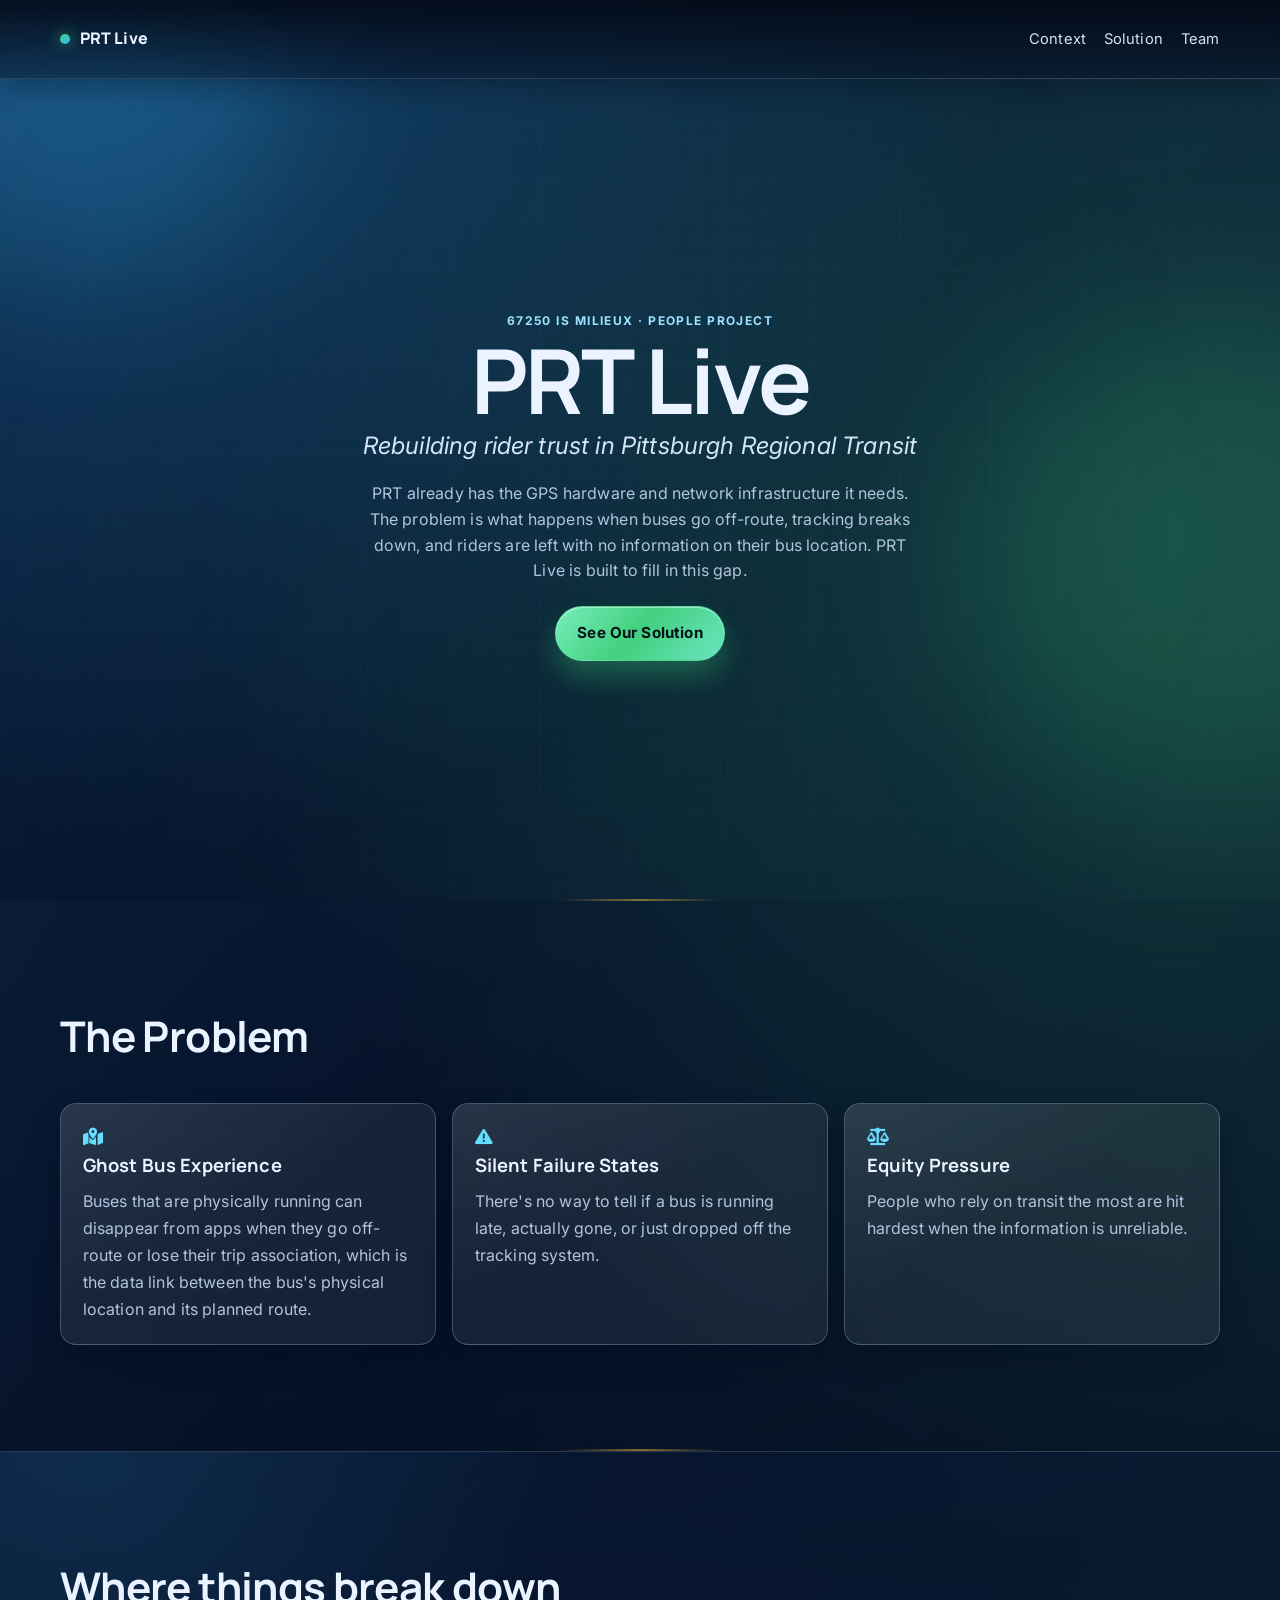
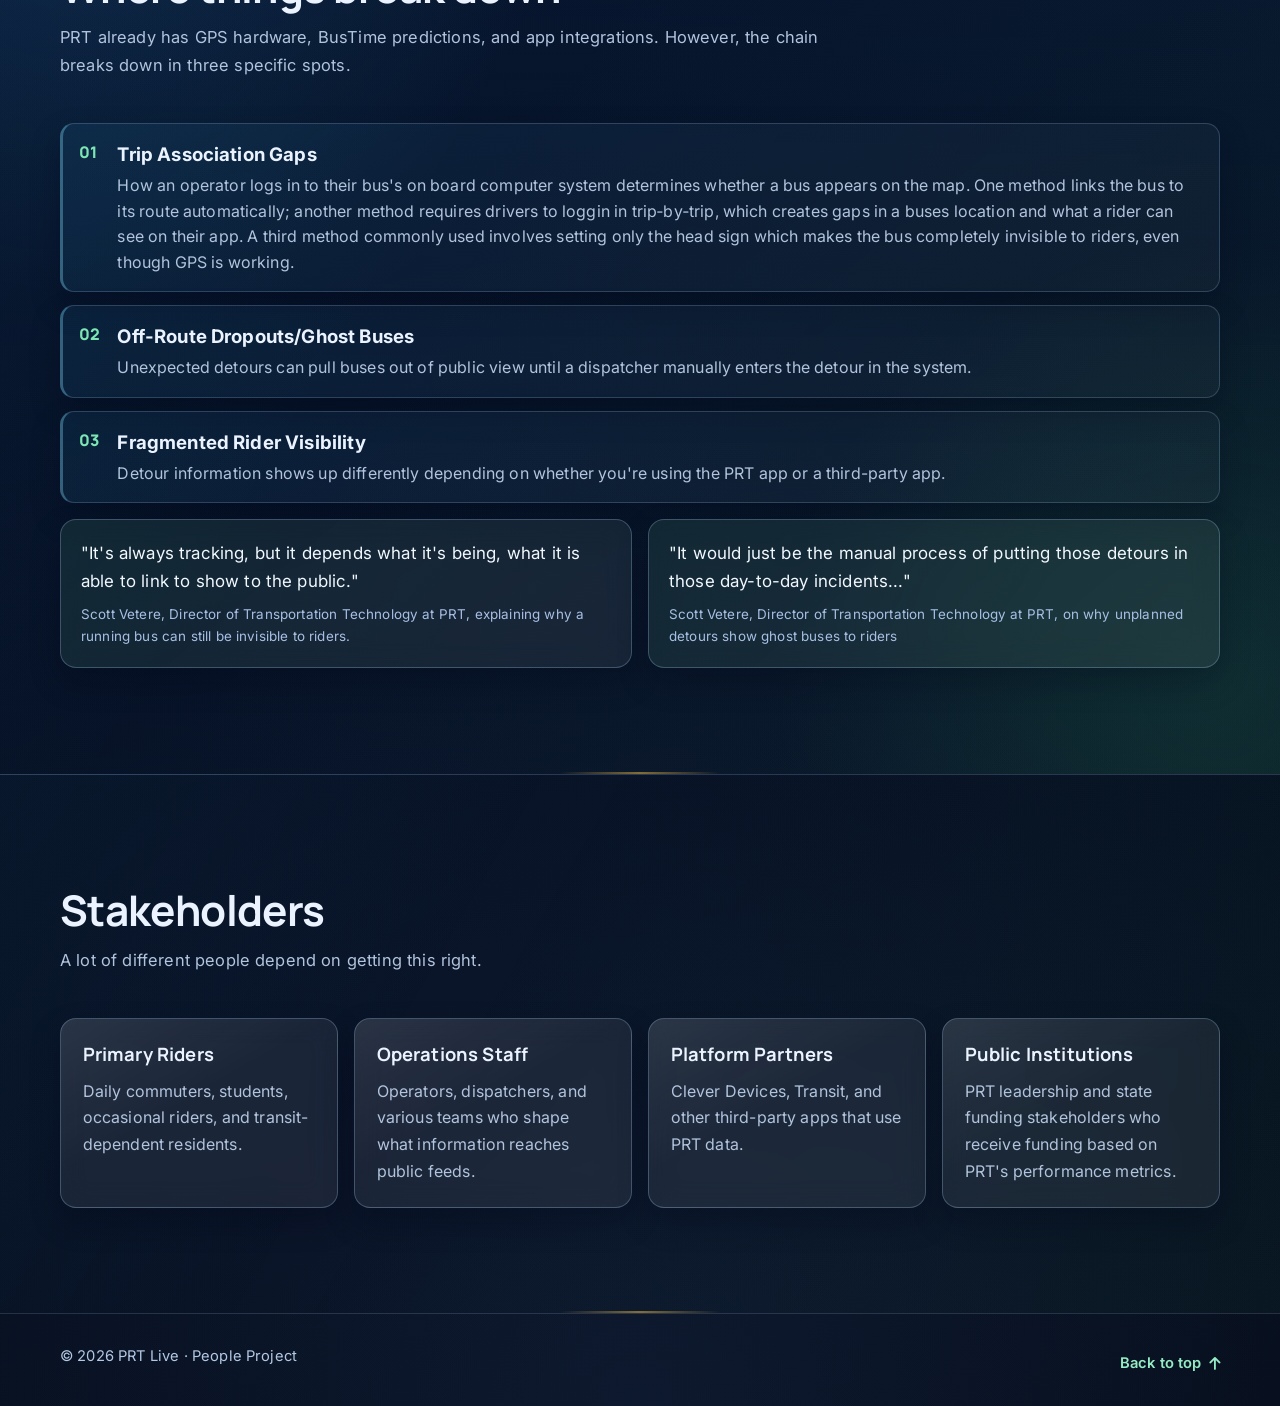
==== commit 30aa57fa: "Website refinement" ====
--- a/index.html
+++ b/index.html
@@ -43,7 +43,7 @@
             <h1>PRT Live</h1>
             <p class="hero-subtitle">Rebuilding rider trust in Pittsburgh Regional Transit</p>
             <p class="hero-sub">
-              PRT already has the GPS hardware and network infrastructure it needs. The problem is what happens when things go off-script — buses go off-route, tracking breaks down, and riders are left with nothing. PRT Live is built to close that gap.
+              PRT already has the GPS hardware and network infrastructure it needs. The problem is what happens when buses go off-route, tracking breaks down, and riders are left with no information on their bus location. PRT Live is built to fill in this gap.
             </p>
             <div class="hero-cta">
               <a href="solution.html" class="btn btn-primary">See Our Solution</a>
@@ -69,7 +69,7 @@
             <article class="card glass" data-aos="fade-up" data-aos-delay="50">
               <i class="fa-solid fa-map-location-dot card-icon"></i>
               <h3>Ghost Bus Experience</h3>
-              <p>Buses that are physically running can disappear from apps when they go off-route or lose their trip association.</p>
+              <p>Buses that are physically running can disappear from apps when they go off-route or lose their trip association, which is the data link between the bus's physical location and its planned route.</p>
             </article>
             <article class="card glass" data-aos="fade-up" data-aos-delay="120">
               <i class="fa-solid fa-triangle-exclamation card-icon"></i>
@@ -79,7 +79,7 @@
             <article class="card glass" data-aos="fade-up" data-aos-delay="190">
               <i class="fa-solid fa-scale-balanced card-icon"></i>
               <h3>Equity Pressure</h3>
-              <p>People who rely on transit the most are hit hardest when the information is unreliable. That's not a small design detail.</p>
+              <p>People who rely on transit the most are hit hardest when the information is unreliable. </p>
             </article>
           </div>
         </div>
@@ -90,7 +90,7 @@
           <div class="section-head" data-aos="fade-up">
             <h2>Where things break down</h2>
             <p>
-              PRT already has GPS hardware, BusTime predictions, GTFS-RT feeds, and app integrations. The chain breaks down in three specific spots.
+              PRT already has GPS hardware, BusTime predictions, and app integrations. However, the chain breaks down in three specific spots.
             </p>
           </div>
           <!-- Timeline items — edit step titles and descriptions here -->
@@ -98,11 +98,11 @@
             <article class="timeline-item" data-aos="fade-right">
               <span>01</span>
               <h3>Trip Association Gaps</h3>
-              <p>Different operator login methods create different data quality, including partial or non-public vehicle traces.</p>
+              <p>How an operator logs in to their bus's on board computer system determines whether a bus appears on the map. One method links the bus to its route automatically; another method requires drivers to loggin in trip‑by‑trip, which creates gaps in a buses location and what a rider can see on their app. A third method commonly used involves setting only the head sign which makes the bus completely invisible to riders, even though GPS is working.</p>
             </article>
             <article class="timeline-item" data-aos="fade-right" data-aos-delay="80">
               <span>02</span>
-              <h3>Off-Route Dropouts</h3>
+              <h3>Off-Route Dropouts/Ghost Buses</h3>
               <p>Unexpected detours can pull buses out of public view until a dispatcher manually enters the detour in the system.</p>
             </article>
             <article class="timeline-item" data-aos="fade-right" data-aos-delay="160">
@@ -117,13 +117,13 @@
               <p class="quote">
                 "It's always tracking, but it depends what it's being, what it is able to link to show to the public."
               </p>
-              <p class="quote-meta">Scott Vetere · Director of Transportation Technology · PRT</p>
+              <p class="quote-meta">Scott Vetere, Director of Transportation Technology at PRT, explaining why a running bus can still be invisible to riders.</p>
             </article>
             <article class="quote-card glass" data-aos="zoom-in" data-aos-delay="110">
               <p class="quote">
                 "It would just be the manual process of putting those detours in those day-to-day incidents..."
               </p>
-              <p class="quote-meta">Scott Vetere · on why unplanned detours still ghost buses</p>
+              <p class="quote-meta">Scott Vetere, Director of Transportation Technology at PRT, on why unplanned detours show ghost buses to riders</p>
             </article>
           </div>
         </div>
@@ -143,15 +143,15 @@
             </article>
             <article class="feature-card glass" data-aos="fade-up" data-aos-delay="70">
               <h3>Operations Staff</h3>
-              <p>Operators, dispatchers, and disruption teams who shape what reaches public feeds.</p>
+              <p>Operators, dispatchers, and various teams who shape what information reaches public feeds.</p>
             </article>
             <article class="feature-card glass" data-aos="fade-up" data-aos-delay="140">
               <h3>Platform Partners</h3>
-              <p>Clever Devices, Transit, and other third-party apps consuming PRT data.</p>
+              <p>Clever Devices, Transit, and other third-party apps that use PRT data.</p>
             </article>
             <article class="feature-card glass" data-aos="fade-up" data-aos-delay="210">
               <h3>Public Institutions</h3>
-              <p>PRT leadership, state funding stakeholders, and the broader Pittsburgh region.</p>
+              <p>PRT leadership and state funding stakeholders who receive funding based on PRT's performance metrics.</p>
             </article>
           </div>
         </div>
--- a/styles.css
+++ b/styles.css
@@ -35,6 +35,9 @@
   line-height: 1.6;
   letter-spacing: 0.01em;
   overflow-x: hidden;
+  display: flex;
+  flex-direction: column;
+  min-height: 100vh;
   background:
     radial-gradient(circle at 8% -2%, rgba(53, 184, 255, 0.24), transparent 28%),
     radial-gradient(circle at 92% 18%, rgba(63, 208, 124, 0.18), transparent 35%),
@@ -45,6 +48,10 @@
 a {
   color: inherit;
   text-decoration: none;
+}
+
+main {
+  flex: 1;
 }
 
 /* ── Layout ── */
@@ -656,7 +663,8 @@
 }
 
 .team-card ul {
-  text-align: left;
+  list-style: none;
+  padding: 0;
 }
 
 .team-card .inline-link {
